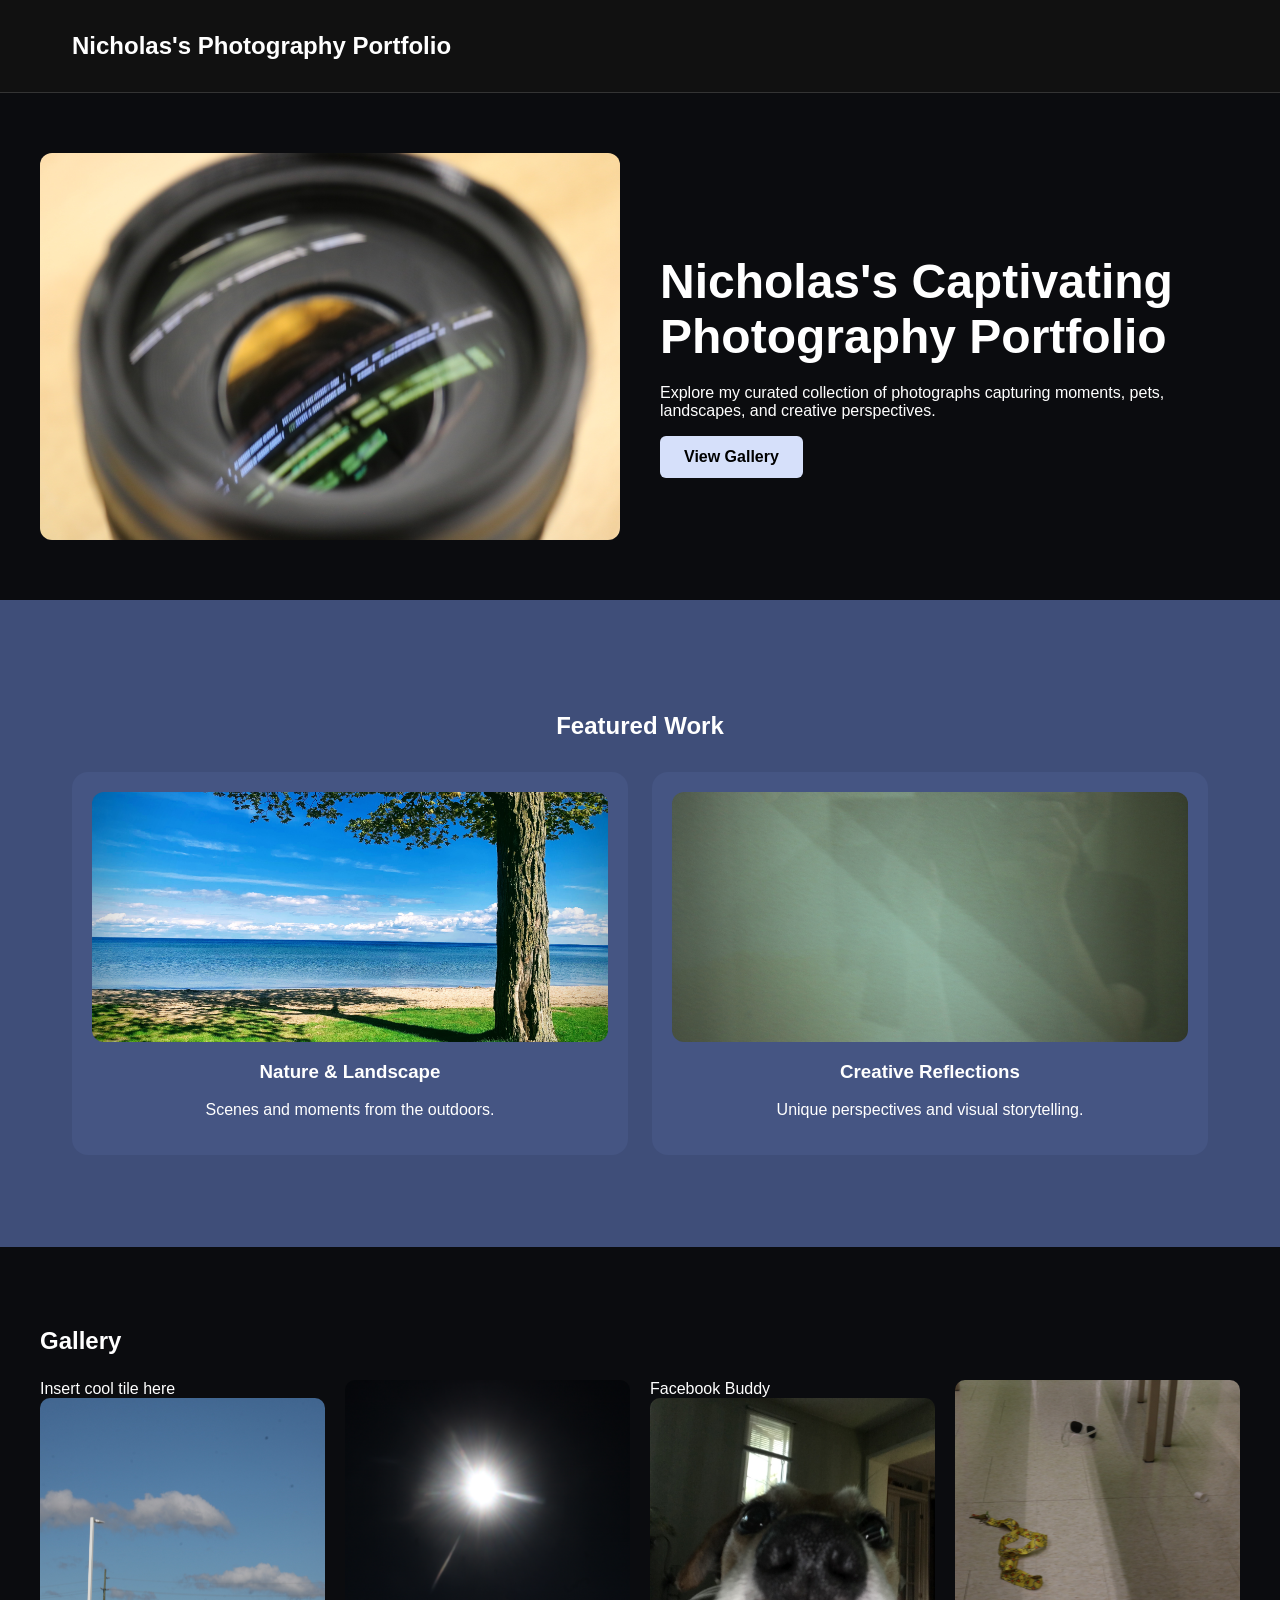
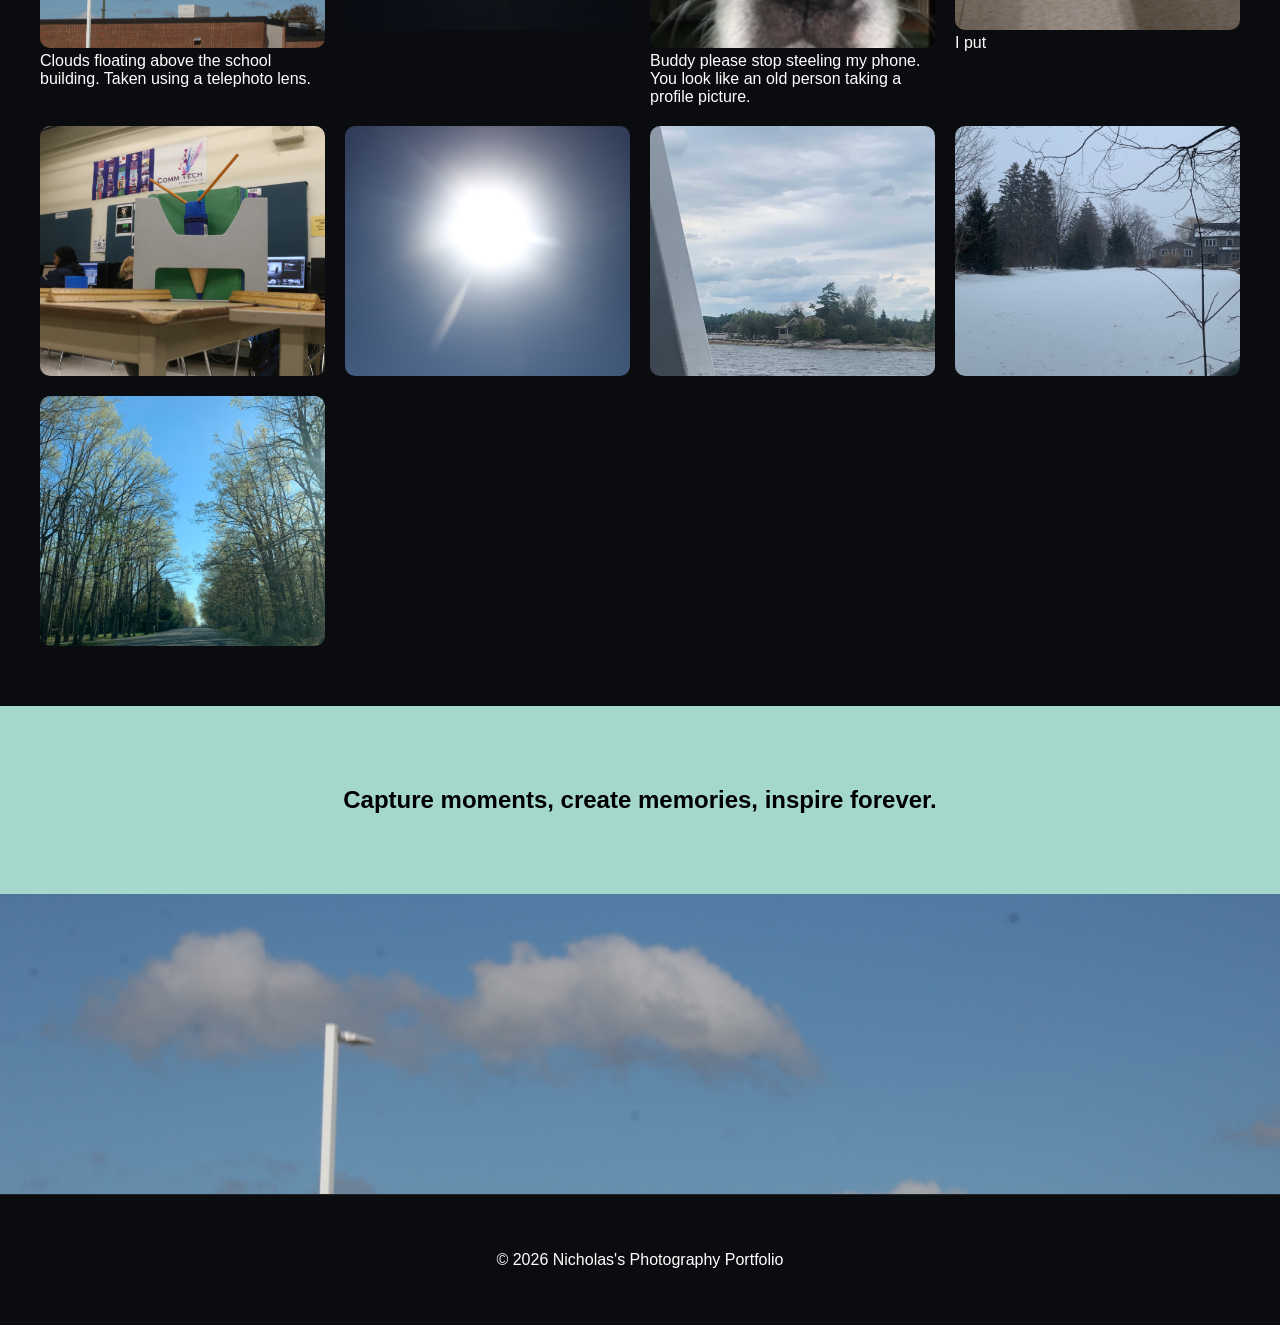
==== index.html @ 2c07a9dd "Update index.html" ====
<!DOCTYPE html>
<html lang="en">
<head>
    <meta charset="UTF-8">
    <meta name="viewport" content="width=device-width, initial-scale=1.0">

    <title>Nicholas's Photography Portfolio</title>

    <link rel="stylesheet" href="assets/site.css">

</head>
<body>

<header>
    <div class="container">
        <nav>
            <div class="logo">Nicholas's Photography Portfolio</div>
        </nav>
    </div>
</header>

<section class="container hero">

    <img src="images/cam_lenes.JPG" alt="Camera Lens">

    <div>
        <h1>Nicholas's Captivating Photography Portfolio</h1>

        <p>
            Explore my curated collection of photographs capturing moments,
            pets, landscapes, and creative perspectives.
        </p>

        <a href="#gallery" class="btn">View Gallery</a>
    </div>

</section>

<section class="featured">

    <div class="container">

        <h2>Featured Work</h2>

        <div class="cards">

            <div class="card">
                 <img src="images/Beach_Landscape_effects.jpg" alt="Nature and Landscape">
                <h3>Nature & Landscape</h3>
                <p>Scenes and moments from the outdoors.</p>
            </div>

               <div class="card">
                <img src="images/reflection.png" alt="Creative Reflection">
                <h3>Creative Reflections</h3>
                <p>Unique perspectives and visual storytelling.</p>
            </div>

        </div>

    </div>

</section>

<section id="gallery" class="container gallery">

    <h2>Gallery</h2>

    <div class="gallery-grid">
        <div class="Titel">
            Insert cool tile here
        
            <div class="photo-card">
                <img src="images/building_clouds.JPG" alt="Clouds">

                    <div class="caption">
                        Clouds floating above the school building. Taken using a telephoto lens.
                    </div>
                </div>
        </div>
        <img src="images/dark_sun.JPG" alt="Dark Sun">
        <div class=" title">
            Facebook Buddy
            <div class="photo-card">
                <img src="images/facebook_buddy.jpg" alt="Facebook Buddy">
                    <div class="caption">
                        Buddy please stop steeling my phone. You look like an old person taking a profile picture.
                    </div>
            </div>
        </div>
        <div class="photo-grid">
            <img src="images/objects_on_floor.JPG" alt="Objects on Floor">

                <div class="caption">
                    I put
                </div>
        </div>
        <img src="images/school_supplies.JPG" alt="School Supplies">

        <img src="images/sun.JPG" alt="Sun">
			
		<img src="images/IMG_3503.jpg" alt="IMG_0153">

		<img src="images/sowny_tree.JPG" alt="sowny_tree">
		
		<img src="images/roda_tree.JPG" alt="roda tree"

    </div>

</section>

<section class="quote">
    <h2>Capture moments, create memories, inspire forever.</h2>
</section>

<section class="banner"></section>

<footer>
    <p>© 2026 Nicholas's Photography Portfolio</p>
</footer>

</body>
</html>
---- assets/site.css ----
:root {
    --dark: #0b0c0f;
    --card: #3f4e79;
    --card-hover: #455583;
    --light: #d6e0fa;
    --mint: #a5d8cc;
    --white: #ffffff;
}

* {
    box-sizing: border-box;
}

body {
    margin: 0;
    background: var(--dark);
    color: var(--white);
    font-family: "Libre Franklin", Arial, sans-serif;
}

.container {
    max-width: 1200px;
    margin: 0 auto;
    padding: 32px;
}

/* Header */

header {
    background: #111;
    border-bottom: 1px solid rgba(255,255,255,.15);
}

nav {
    display: flex;
    justify-content: space-between;
    align-items: center;
}

.logo {
    font-size: 1.5rem;
    font-weight: bold;
}

/* Hero */

.hero {
    display: grid;
    grid-template-columns: 1fr 1fr;
    gap: 40px;
    align-items: center;
    padding: 60px 0;
}

.hero img {
    width: 100%;
    border-radius: 12px;
}

.hero h1 {
    font-size: 3rem;
    margin-bottom: 20px;
}

/* Button */

.btn {
    display: inline-block;
    padding: 12px 24px;
    background: var(--light);
    color: #000;
    text-decoration: none;
    border-radius: 6px;
    font-weight: bold;
}

/* Featured Work */

.featured {
    background: var(--card);
    text-align: center;
    padding: 60px 0;
}

.cards {
    display: grid;
    grid-template-columns: repeat(auto-fit, minmax(300px, 1fr));
    gap: 24px;
    margin-top: 32px;
}

.card {
    background: var(--card-hover);
    padding: 20px;
    border-radius: 16px;
}

.card img {
    width: 100%;
    height: 250px;
    object-fit: cover;
    border-radius: 12px;
}

.card h3 {
    margin-top: 15px;
}

/* Gallery */

.gallery {
    padding: 60px 0;
}

.gallery h2 {
    margin-bottom: 25px;
}

.gallery-grid {
    display: grid;
    grid-template-columns: repeat(auto-fit, minmax(250px, 1fr));
    overflow: visible;
    gap: 20px;
}

.gallery-grid img {
    width: 100%;
    height: 250px;
    object-fit: cover;
    border-radius: 10px;
    transition: all 0.6s ease;
    position: relative;
}

.gallery-grid img:hover {
    height: auto;
    object-fit: contain;
    transform: scale(1.4);
    position: relative;
    z-index: 999;
    box-shadow: 0 15px 40px rgba(0,0,0,.7);
}

/* Quote */

.quote {
    background: var(--mint);
    color: #000;
    text-align: center;
    padding: 60px 30px;
}

/* Banner */

.banner {
    height: 300px;
    background: url("../images/building_clouds.JPG") center center / cover no-repeat;
}

/* Footer */

footer {
    text-align: center;
    padding: 40px;
    border-top: 1px solid rgba(255,255,255,.1);
}

/* Mobile */

@media (max-width: 768px) {

    .hero {
        grid-template-columns: 1fr;
    }

    .hero h1 {
        font-size: 2.2rem;
    }

    .gallery-grid {
        grid-template-columns: 1fr;
    }
}
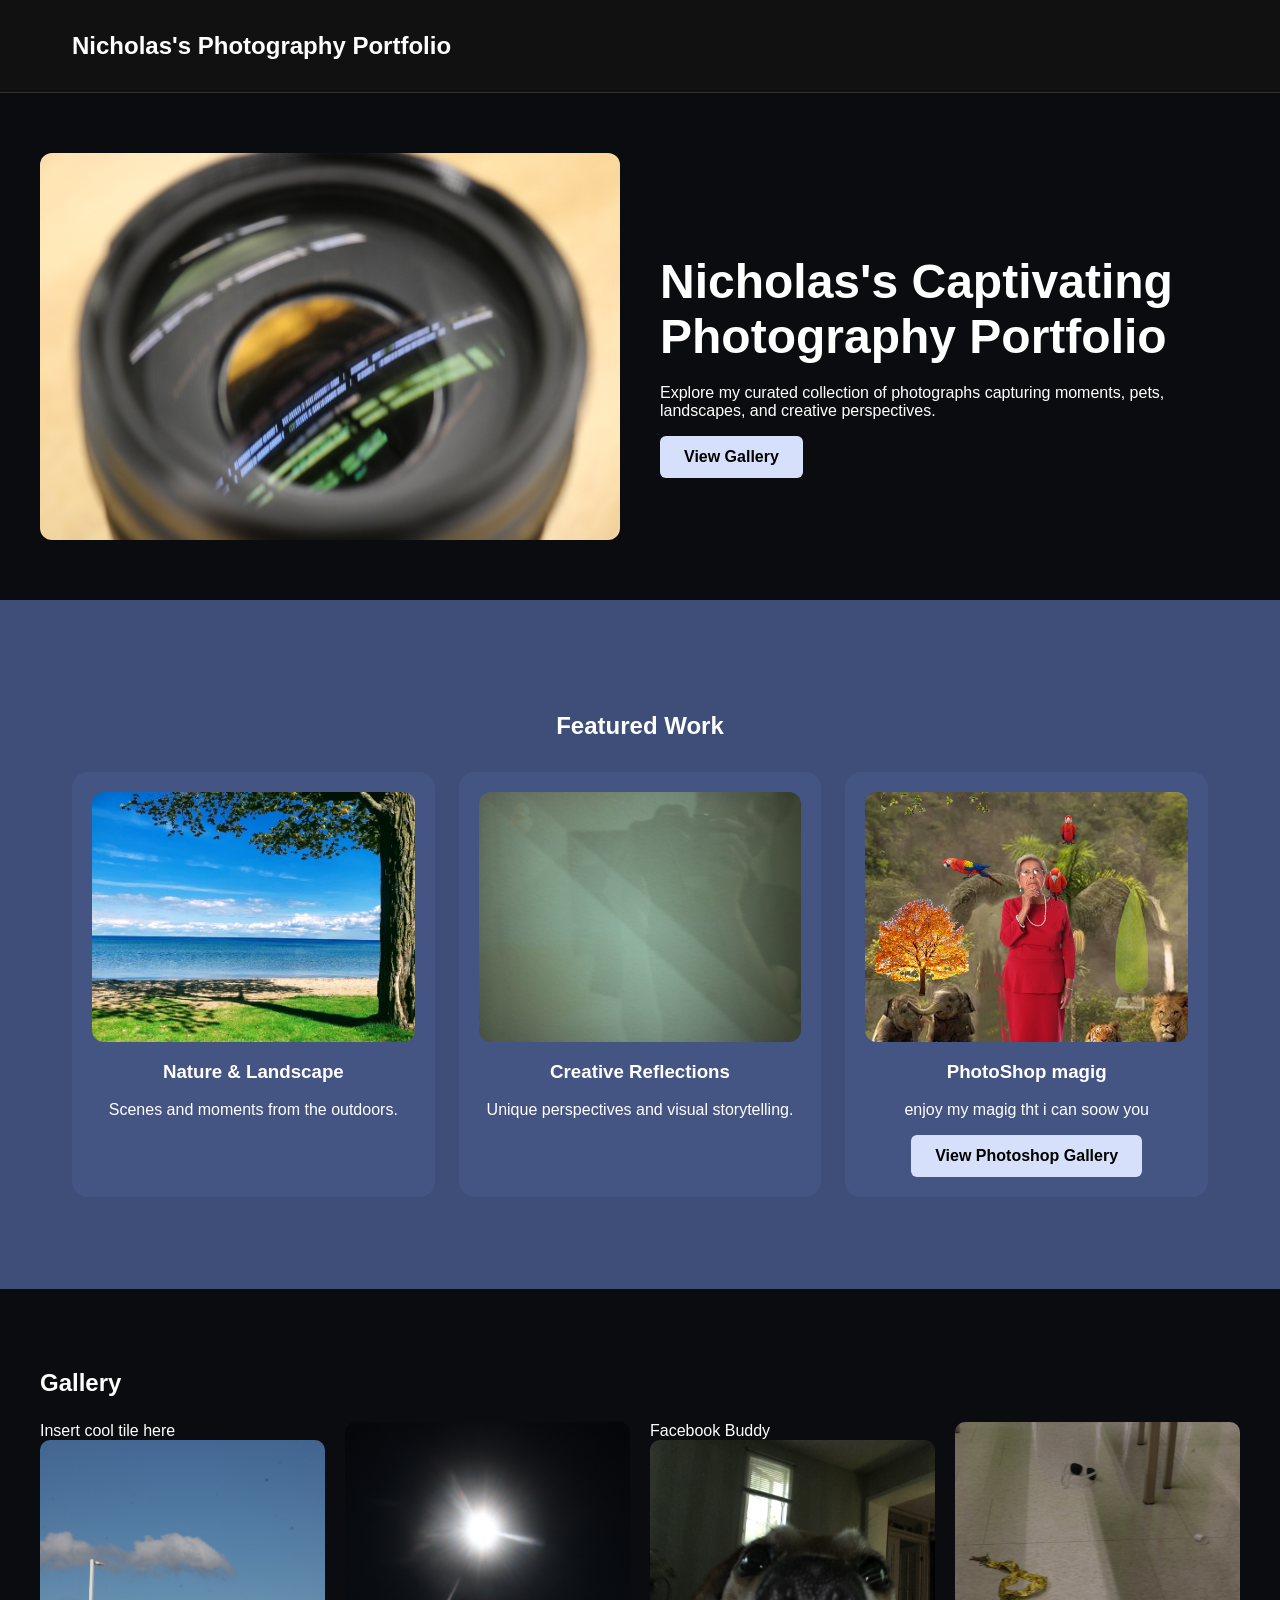
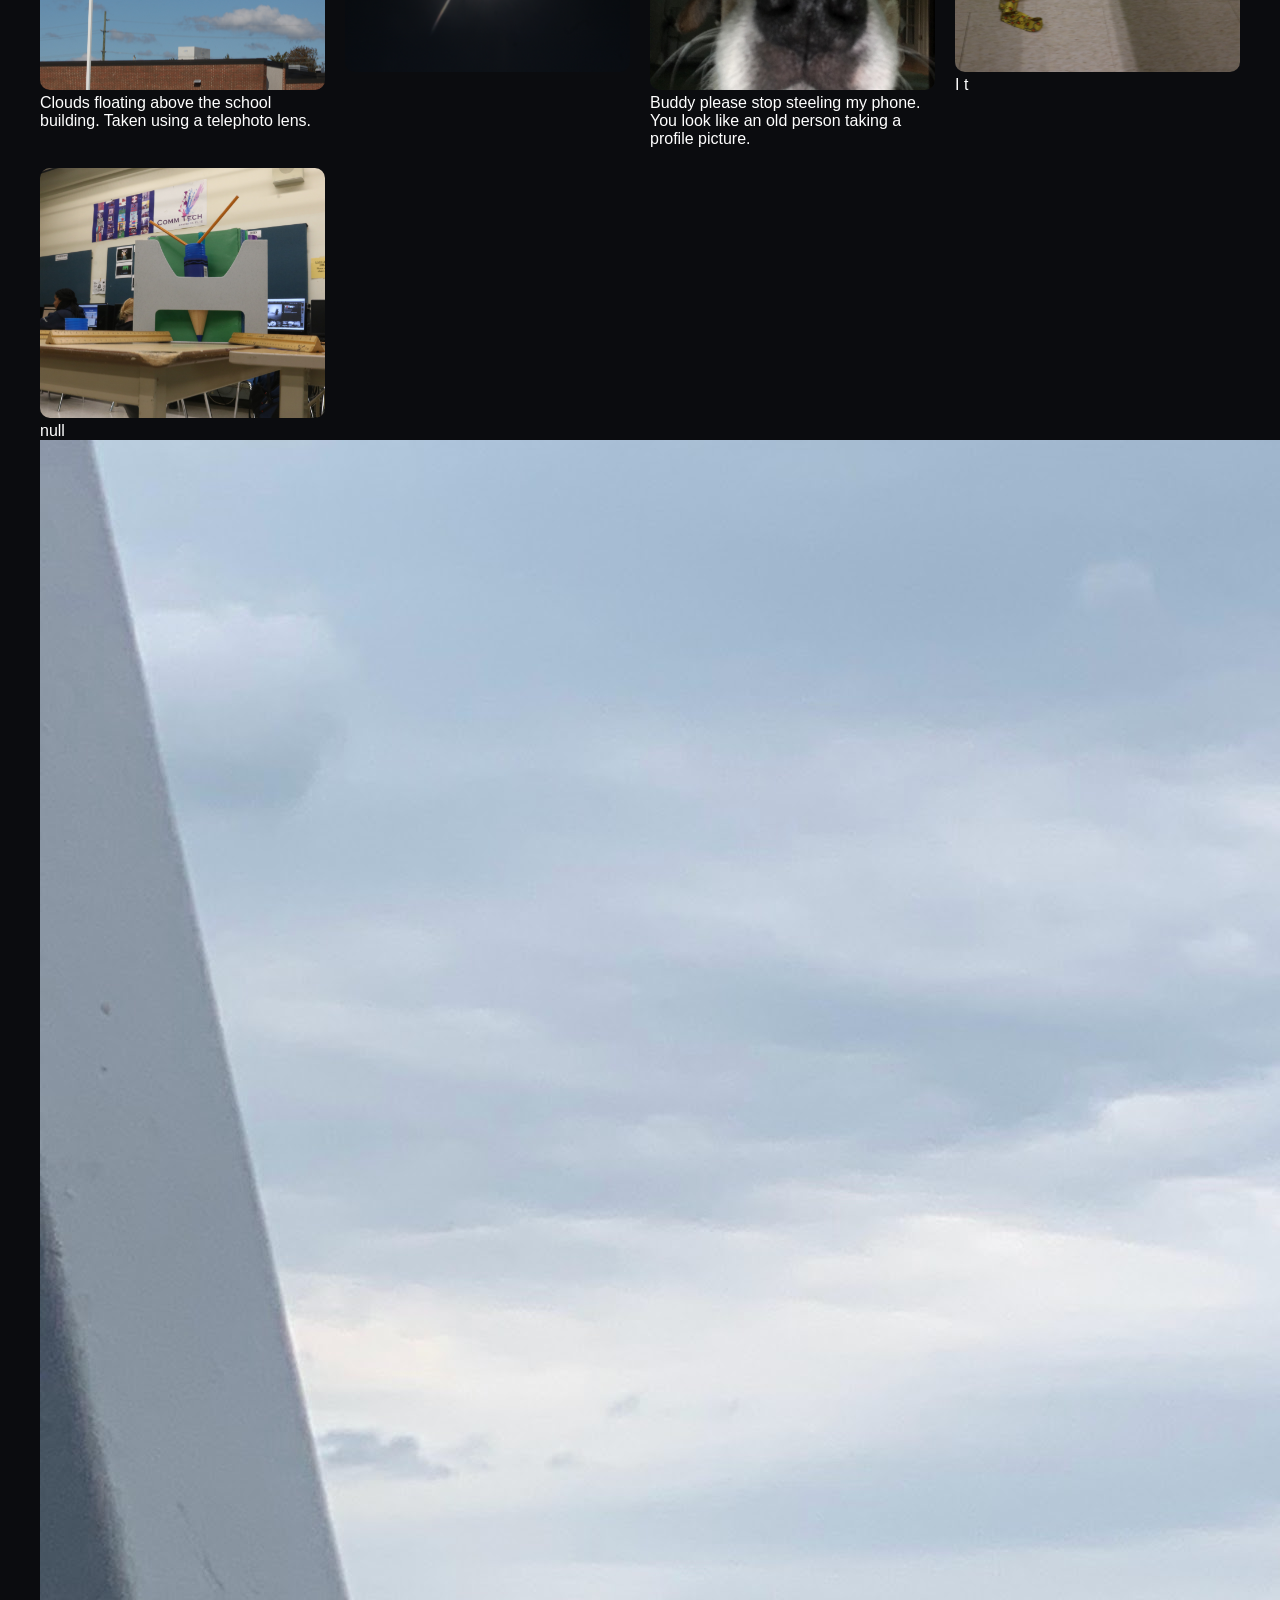
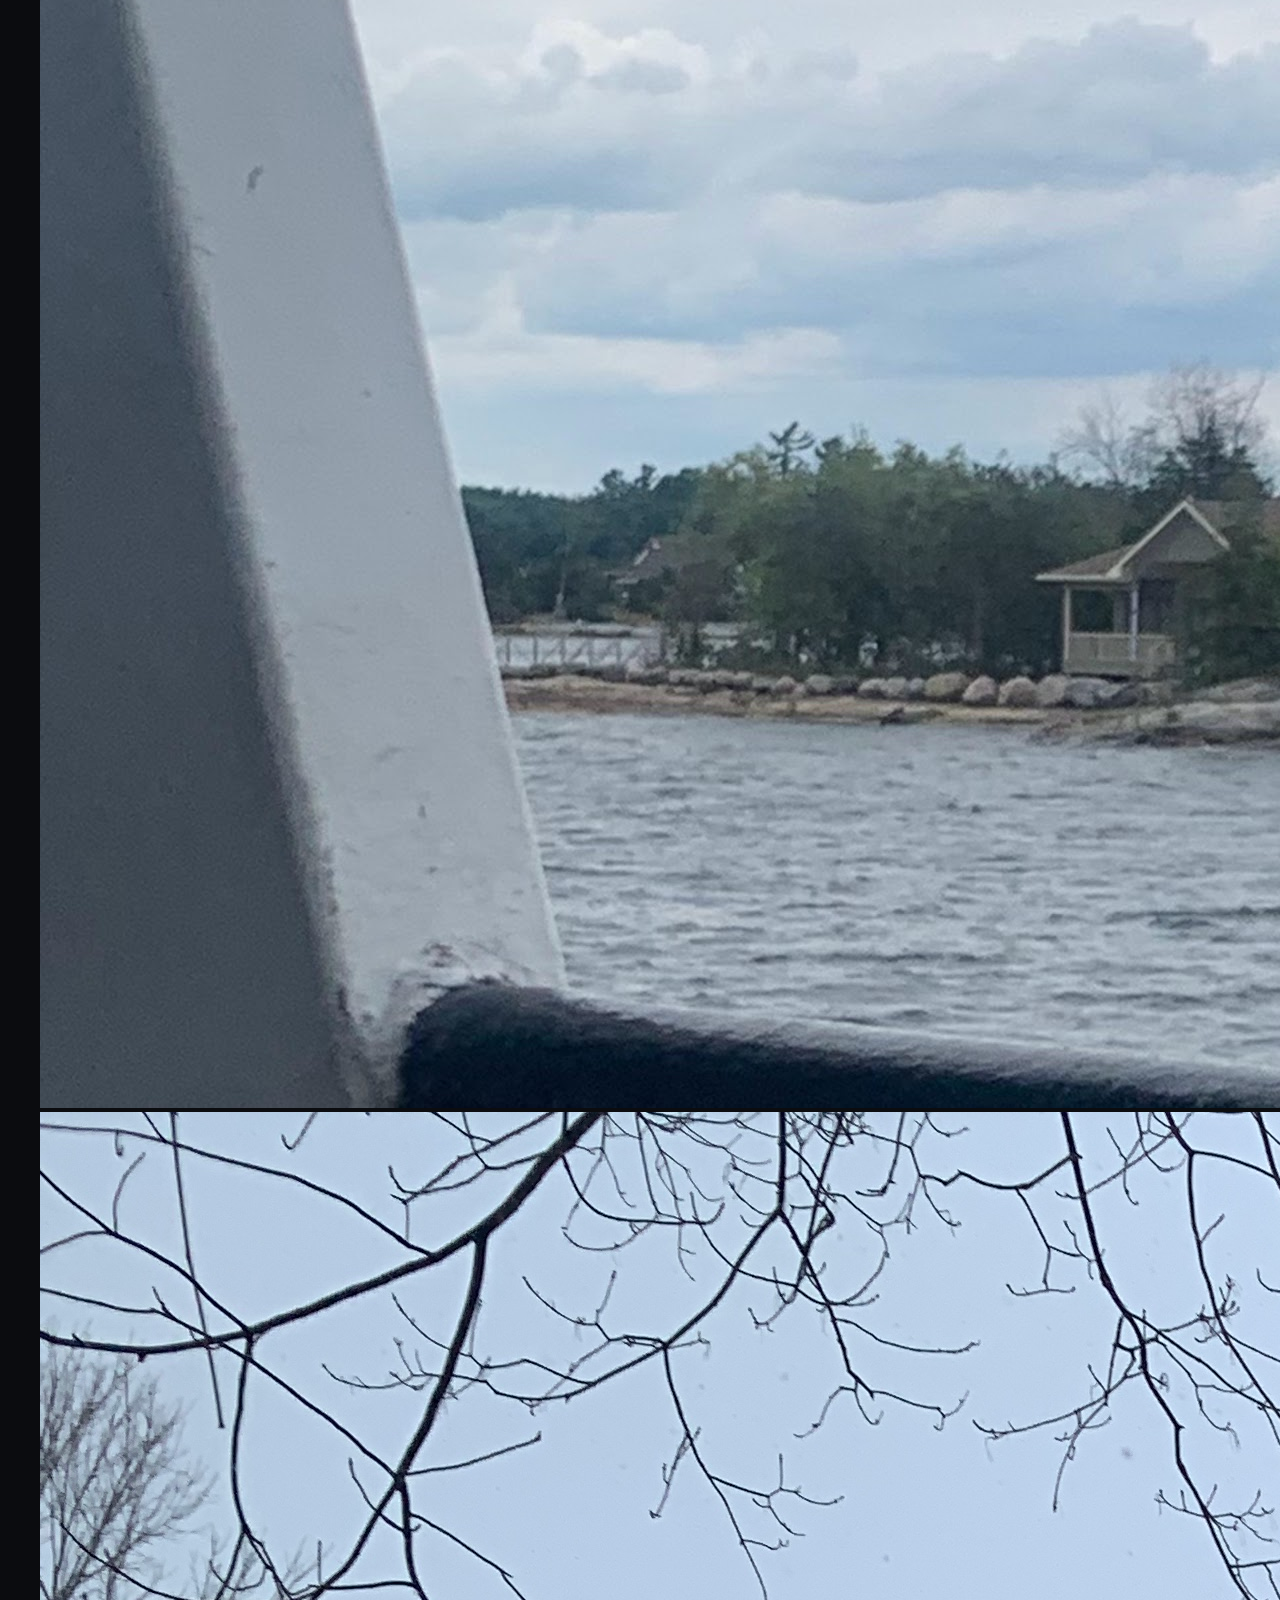
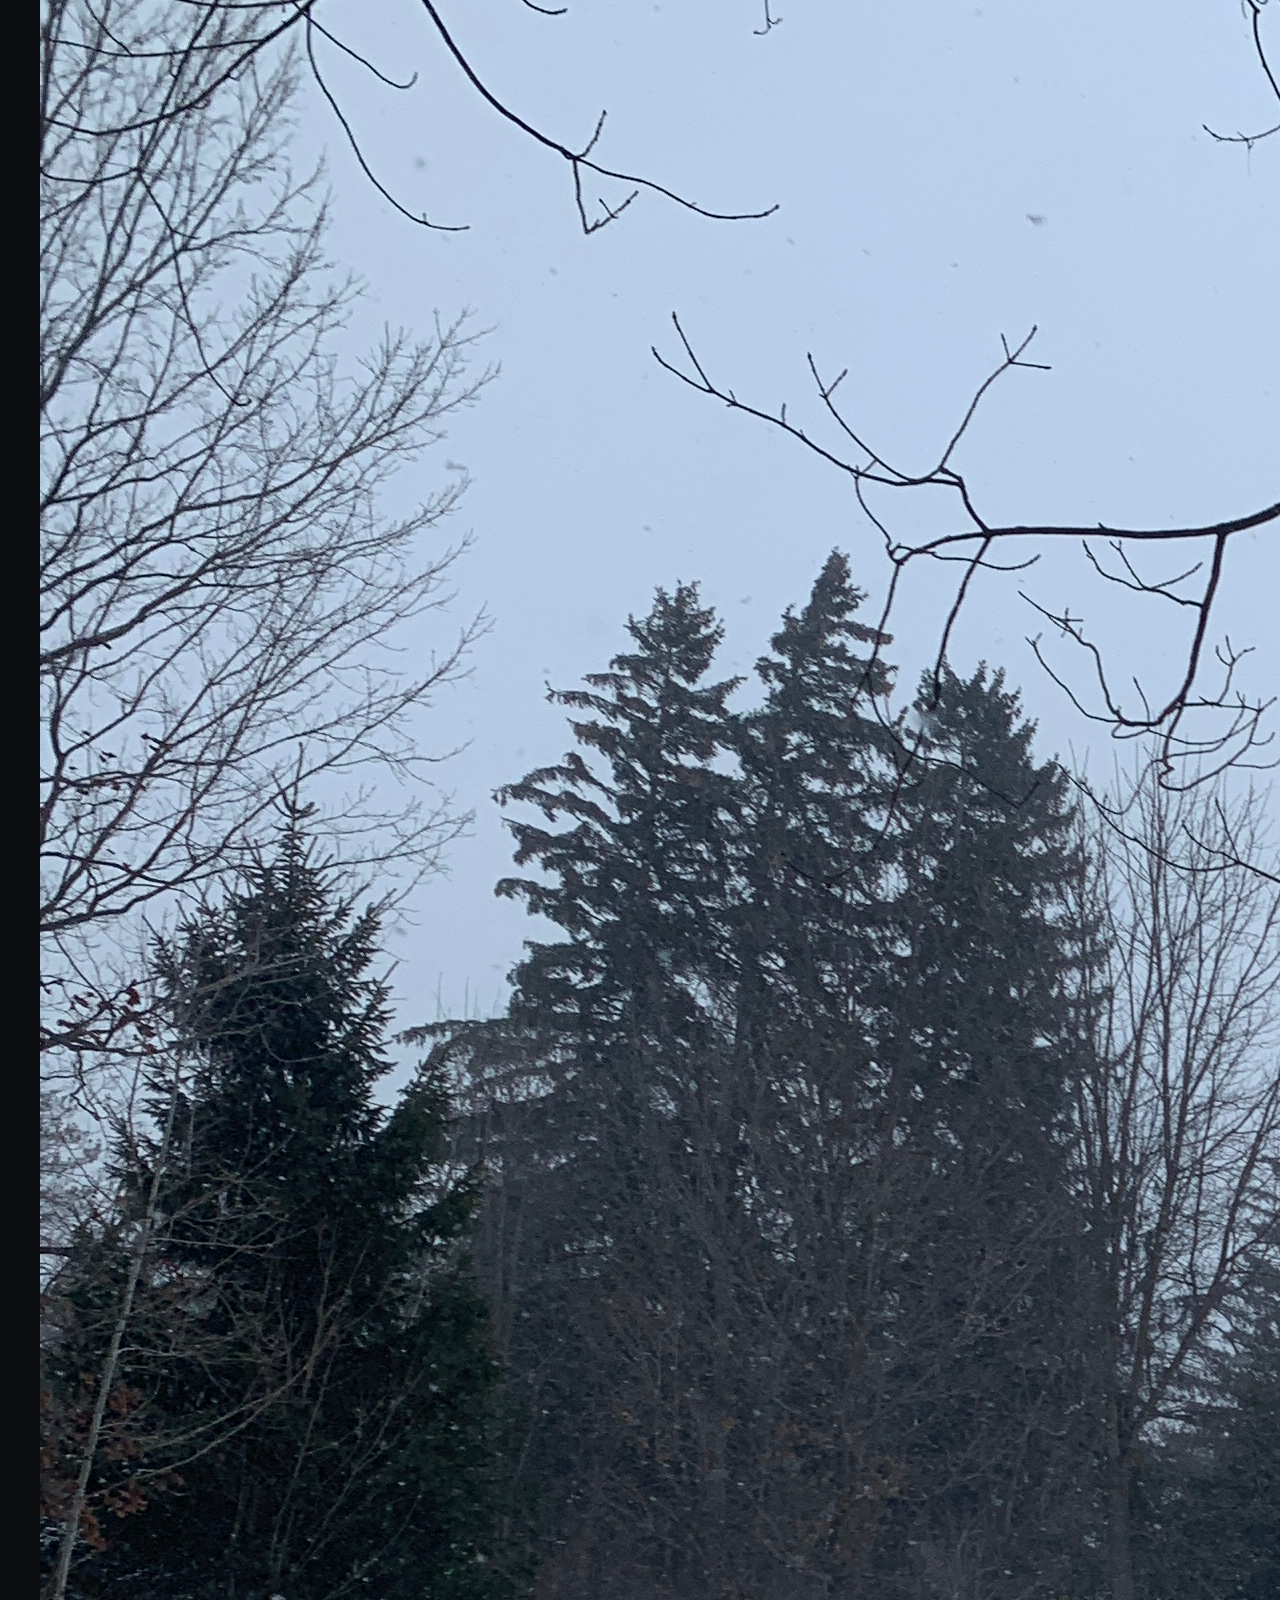
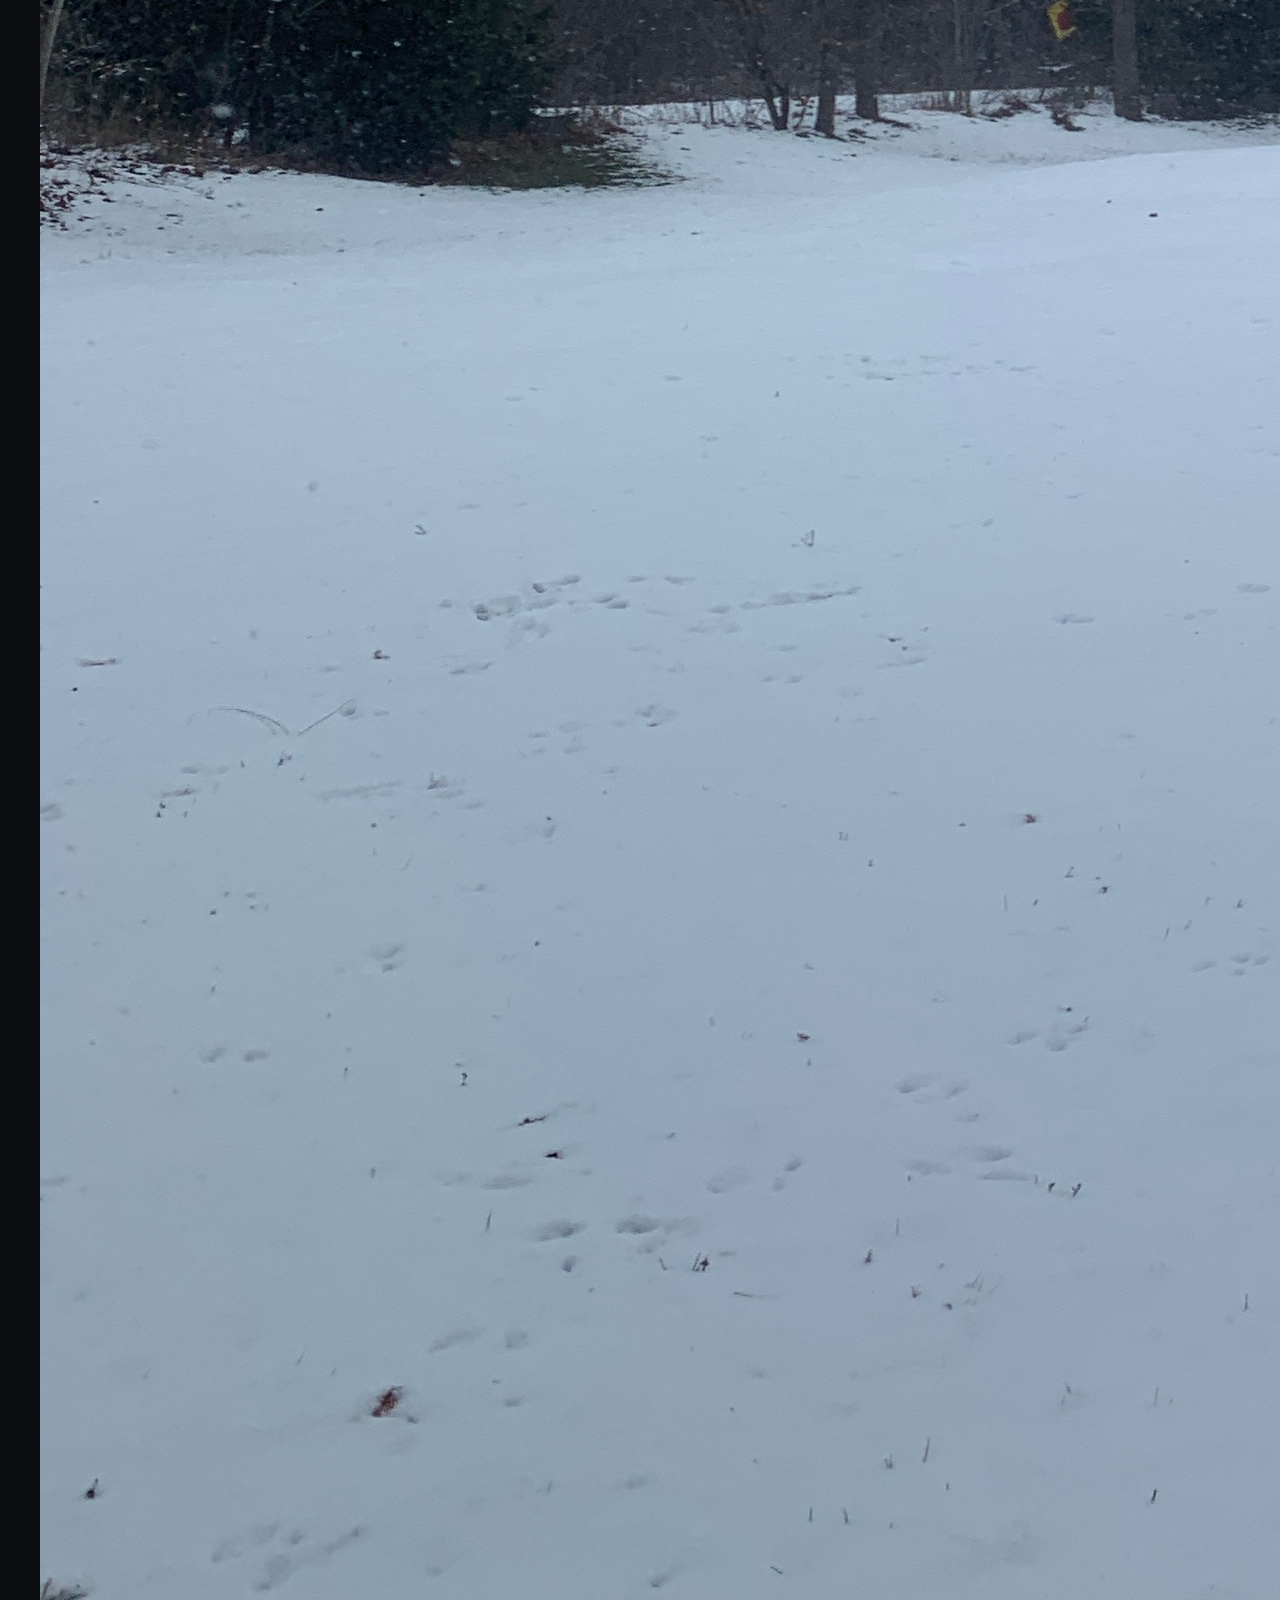
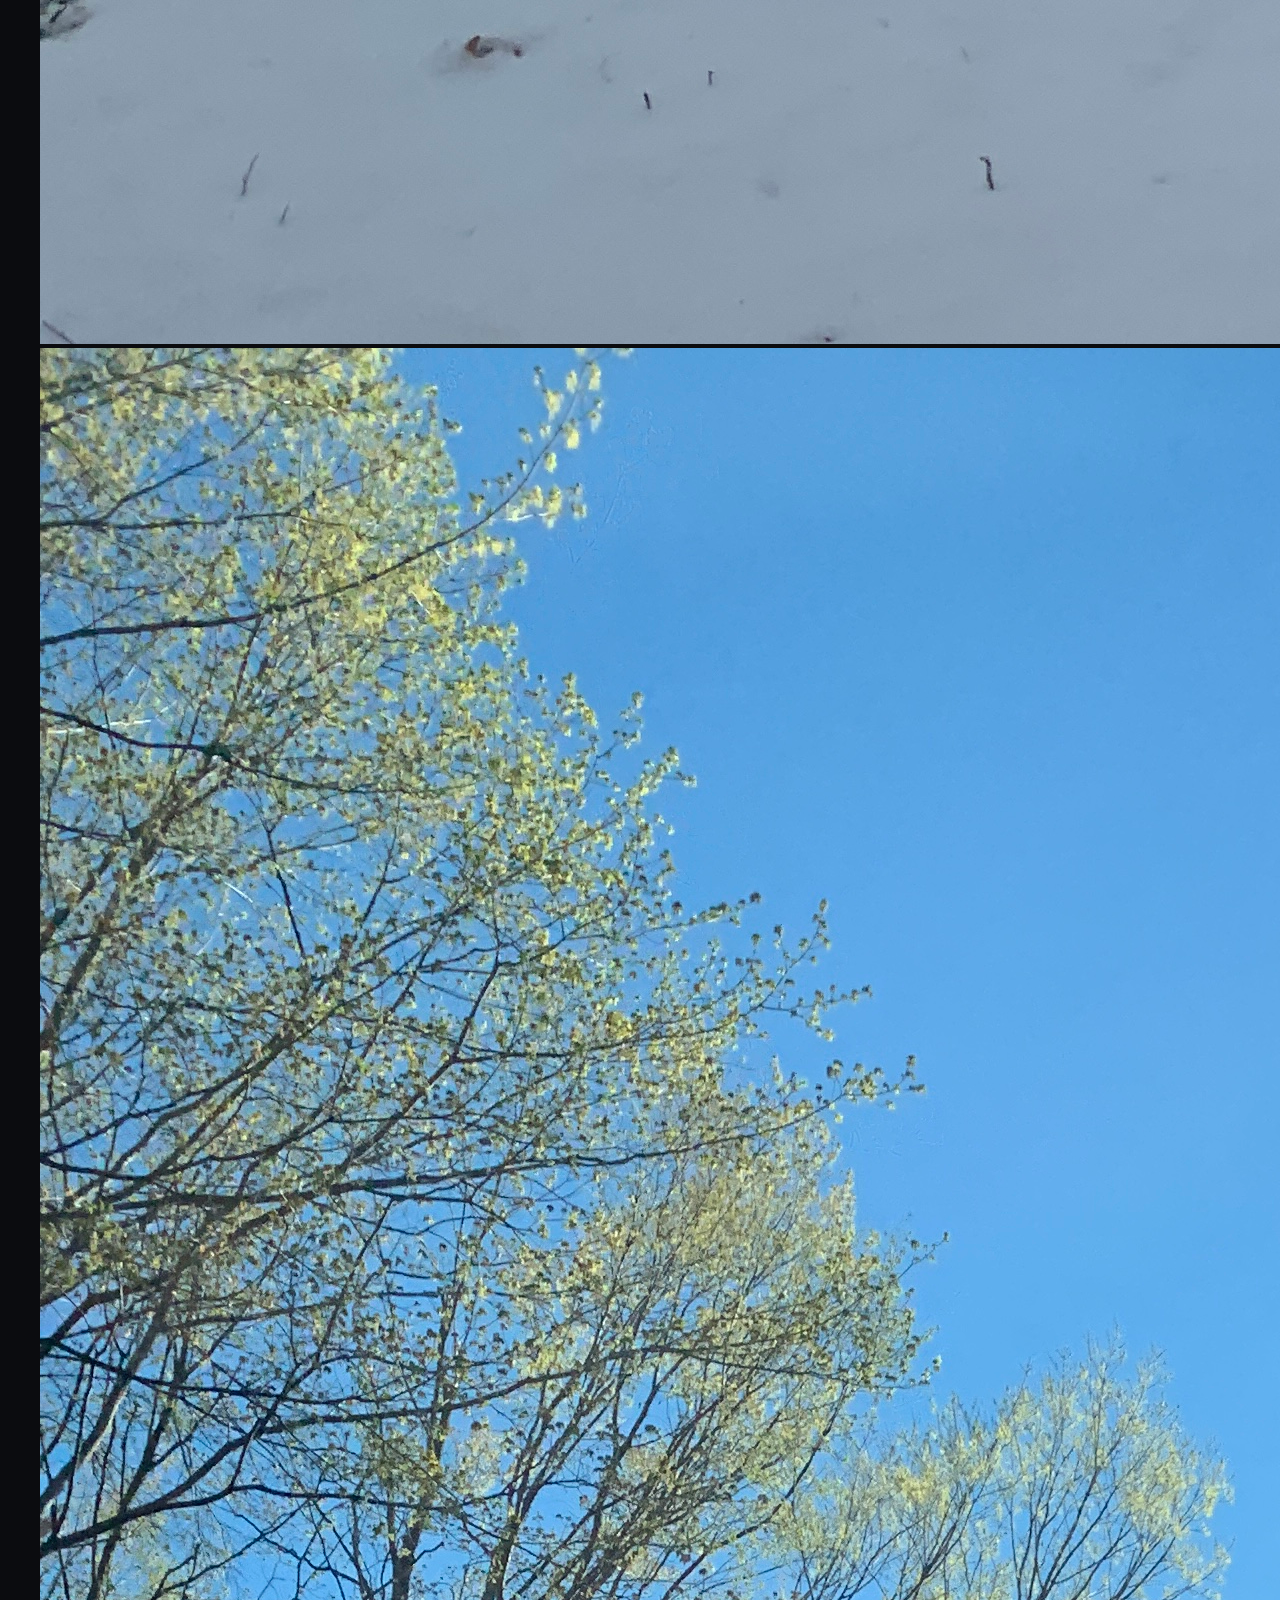
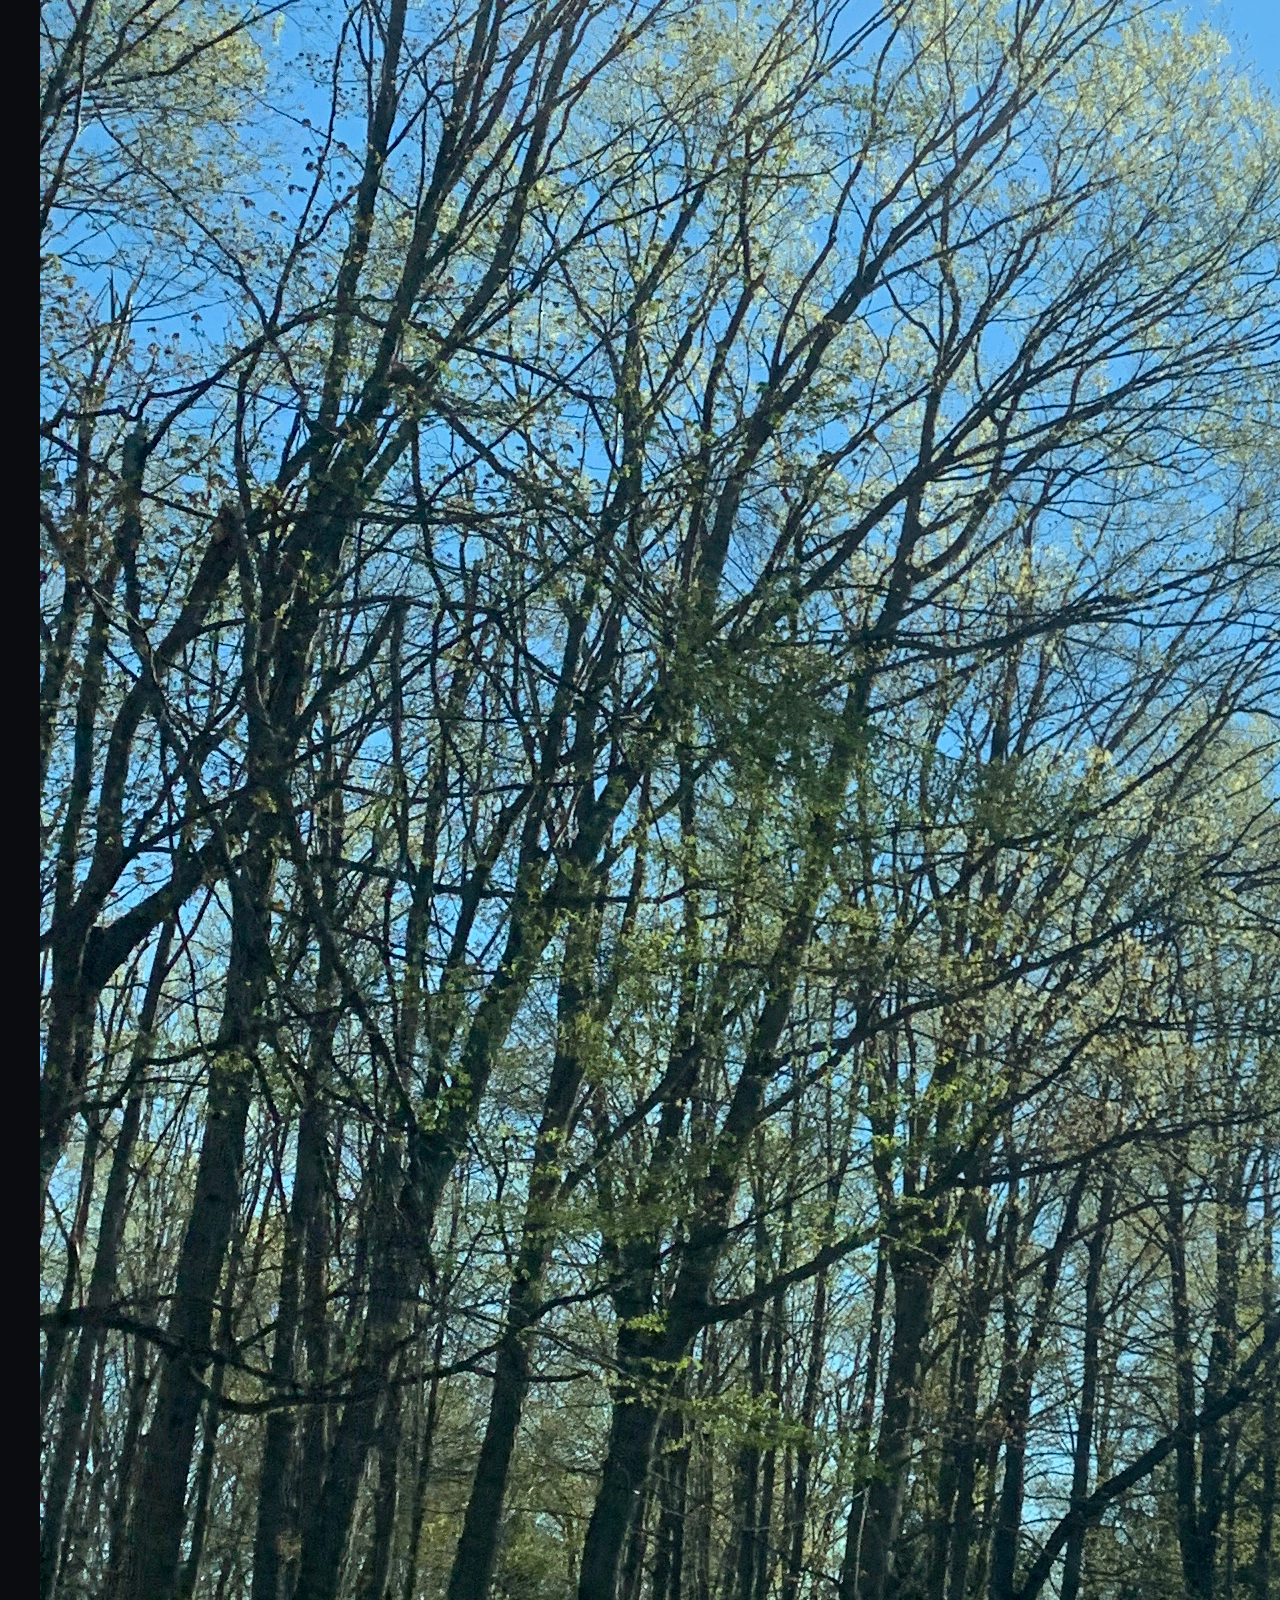
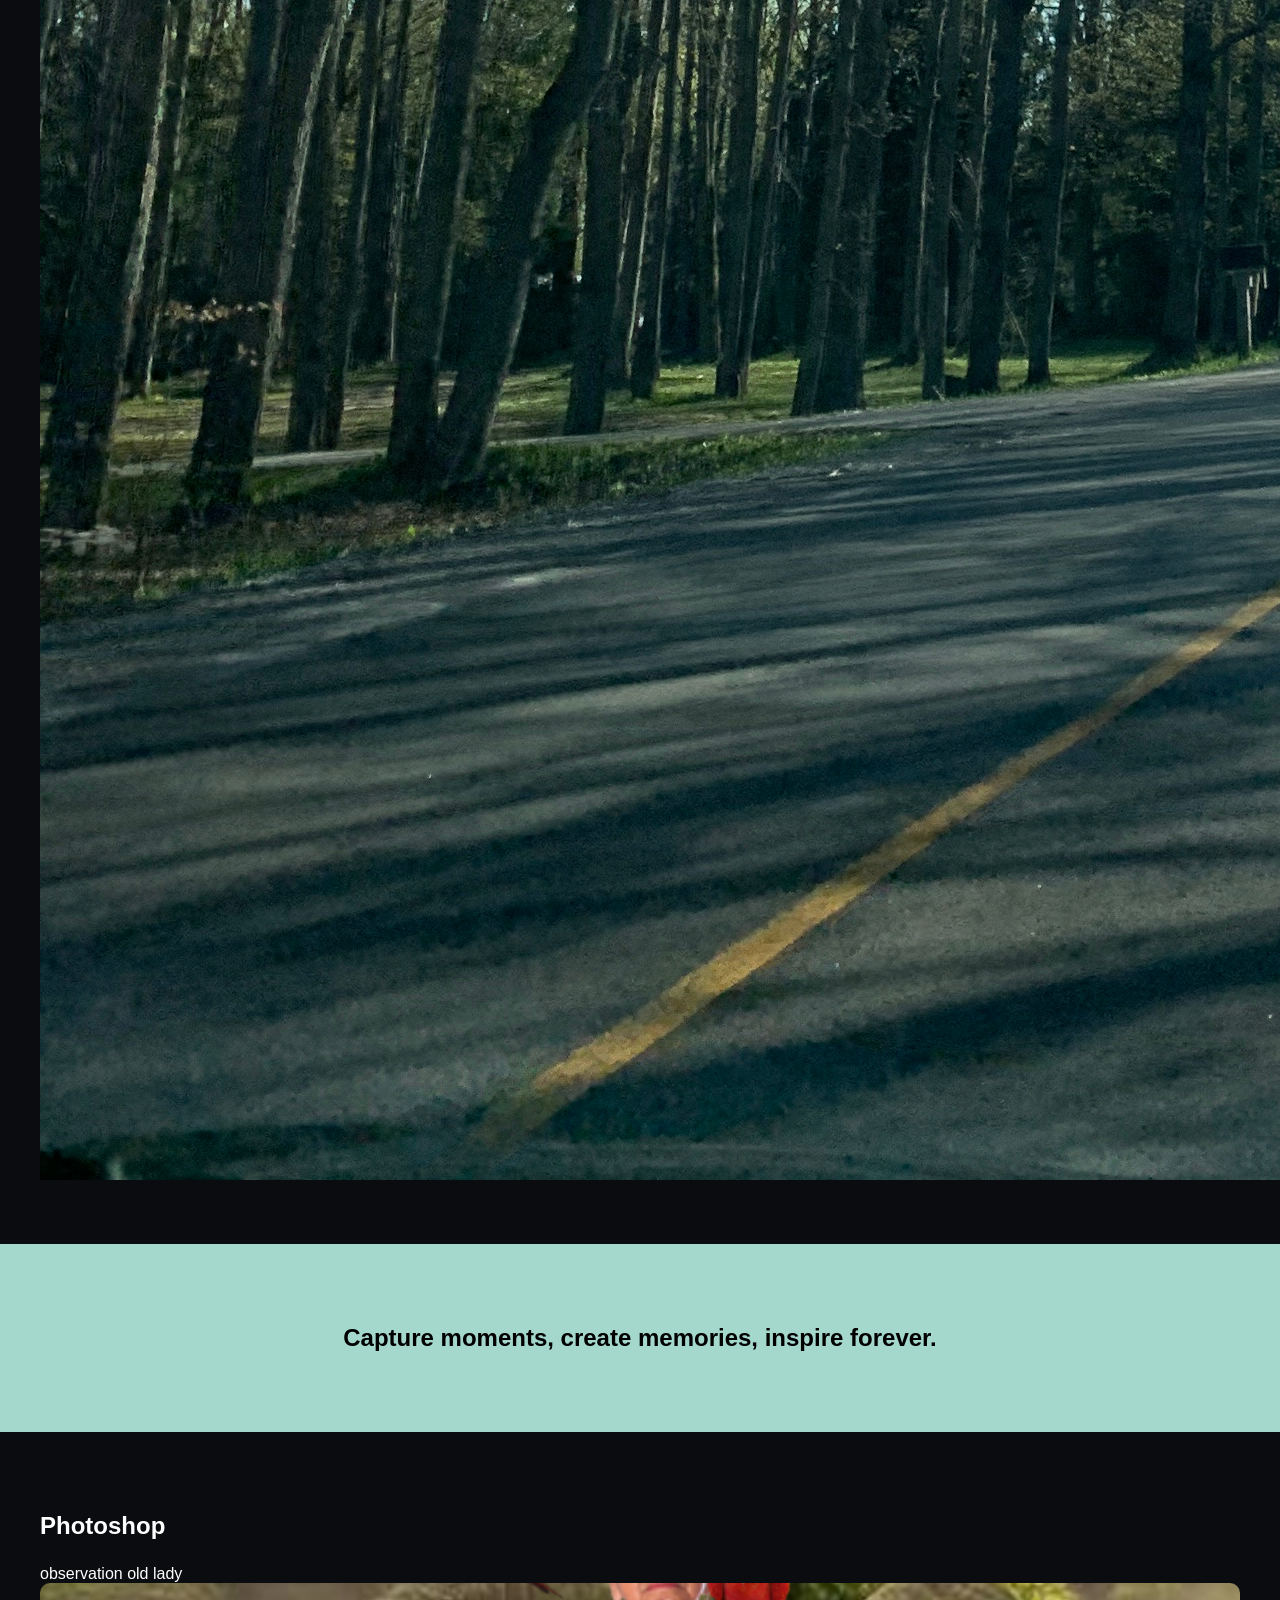
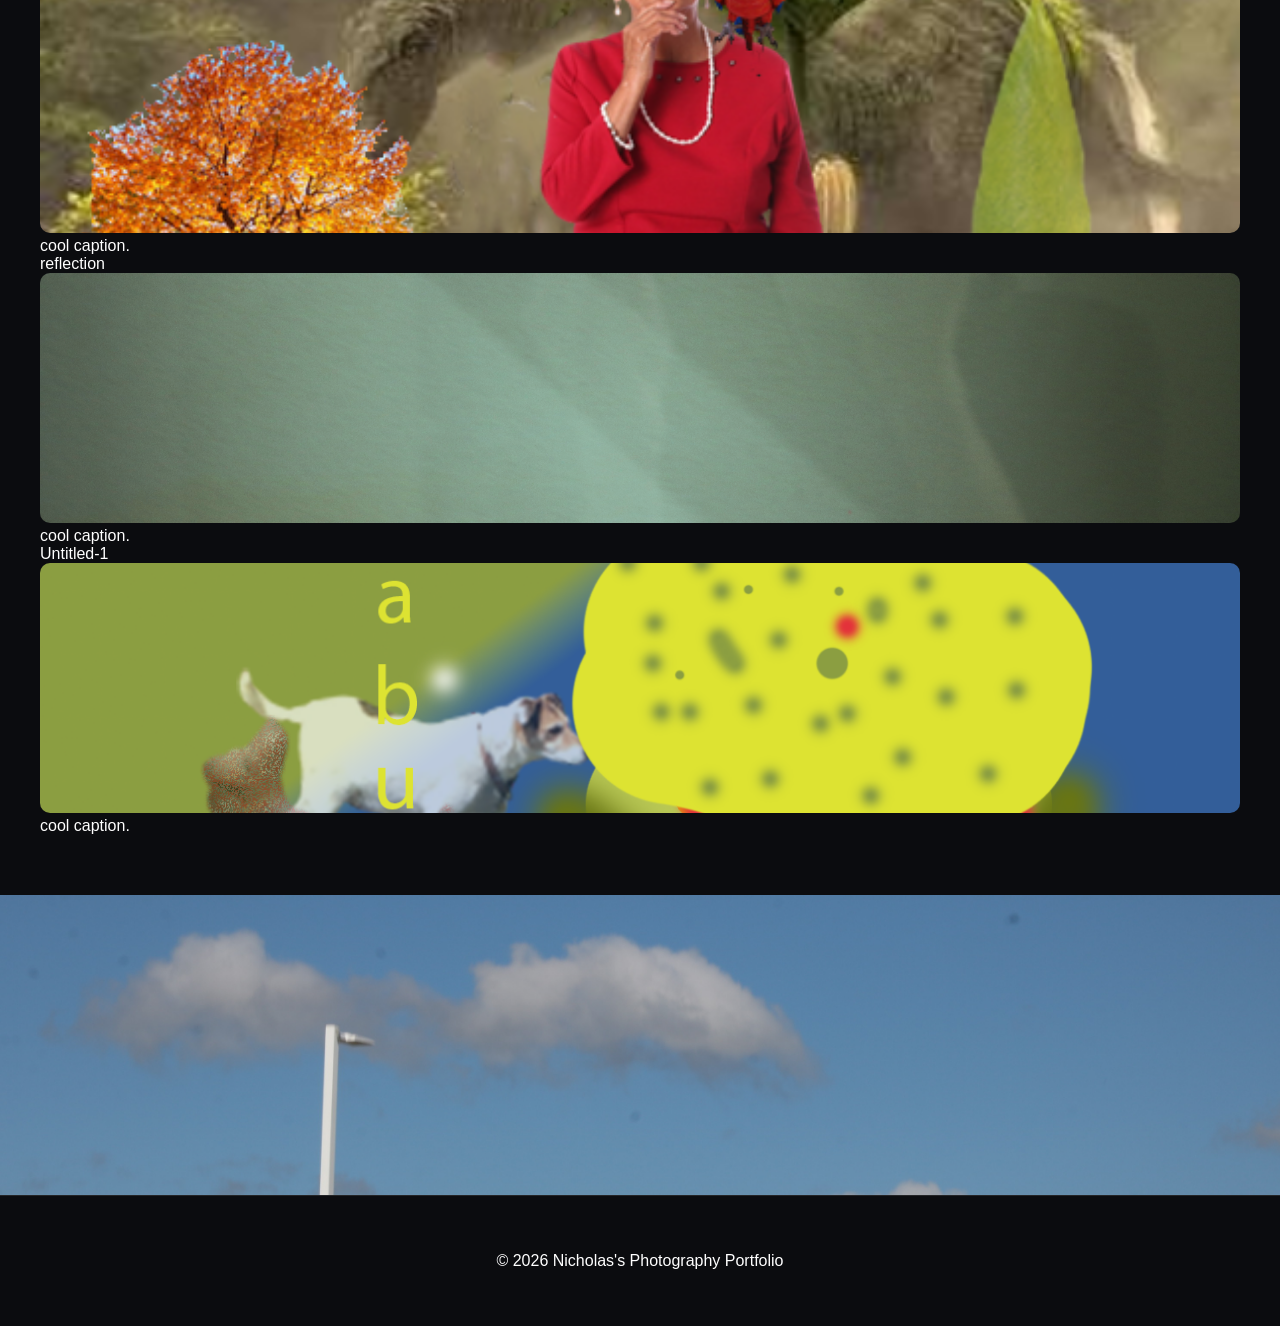
==== commit eefbd215: "add it errors :(" ====
--- a/index.html
+++ b/index.html
@@ -55,6 +55,12 @@
                 <h3>Creative Reflections</h3>
                 <p>Unique perspectives and visual storytelling.</p>
             </div>
+            <div class="card">
+                <img src="images/observation old lady.png">
+                <h3>PhotoShop magig</h3>
+                <p>enjoy my magig tht i can soow you</p>
+                <a href="#Photoshop" class="btn">View Photoshop Gallery</a>
+            </div>
 
         </div>
 
@@ -92,18 +98,32 @@
             <img src="images/objects_on_floor.JPG" alt="Objects on Floor">
 
                 <div class="caption">
-                    I put
+                    I t
                 </div>
         </div>
-        <img src="images/school_supplies.JPG" alt="School Supplies">
-
-        <img src="images/sun.JPG" alt="Sun">
+        <div class="photo-grid">
+            <img src="images/school_supplies.JPG" alt="School Supplies">
+                <div class="caption">
+                    null
+                </div>
+            </div>
+        </div>
+        <!-- <div class="title">
+            sun
+            <div class="photo-grid">
+                <img src="images/sun.JPG" alt="Sun">
+                    <div class="caption">
+                        ughu
+                    </div>    -->
+                    
+            <!-- </div>
+        </div> -->
 			
 		<img src="images/IMG_3503.jpg" alt="IMG_0153">
 
 		<img src="images/sowny_tree.JPG" alt="sowny_tree">
 		
-		<img src="images/roda_tree.JPG" alt="roda tree"
+		<img src="images/roda_tree.JPG" alt="roda tree">
 
     </div>
 
@@ -111,6 +131,40 @@
 
 <section class="quote">
     <h2>Capture moments, create memories, inspire forever.</h2>
+</section>
+<section id="Photoshop" class="container gallery">
+
+    <h2>Photoshop</h2>
+
+    <div class="gallery-grid">
+        <div class=" title">
+            observation old lady
+            <div class="photo-card">
+                <img src="images/observation old lady.png" alt="observation old lady">
+                    <div class="caption">
+                        cool caption.
+                    </div>
+            </div>
+        
+            <div class=" title">
+            reflection
+            <div class="photo-card">
+                <img src="images/reflection.png" alt="observation old lady">
+                    <div class="caption">
+                        cool caption.
+                    </div>
+            </div>
+            <div class=" title">
+            Untitled-1
+            <div class="photo-card">
+                <img src="images/Untitled-1.png" alt="obsy">
+                    <div class="caption">
+                        cool caption.
+                    </div>
+            </div>
+        </div>
+    </div>
+
 </section>
 
 <section class="banner"></section>
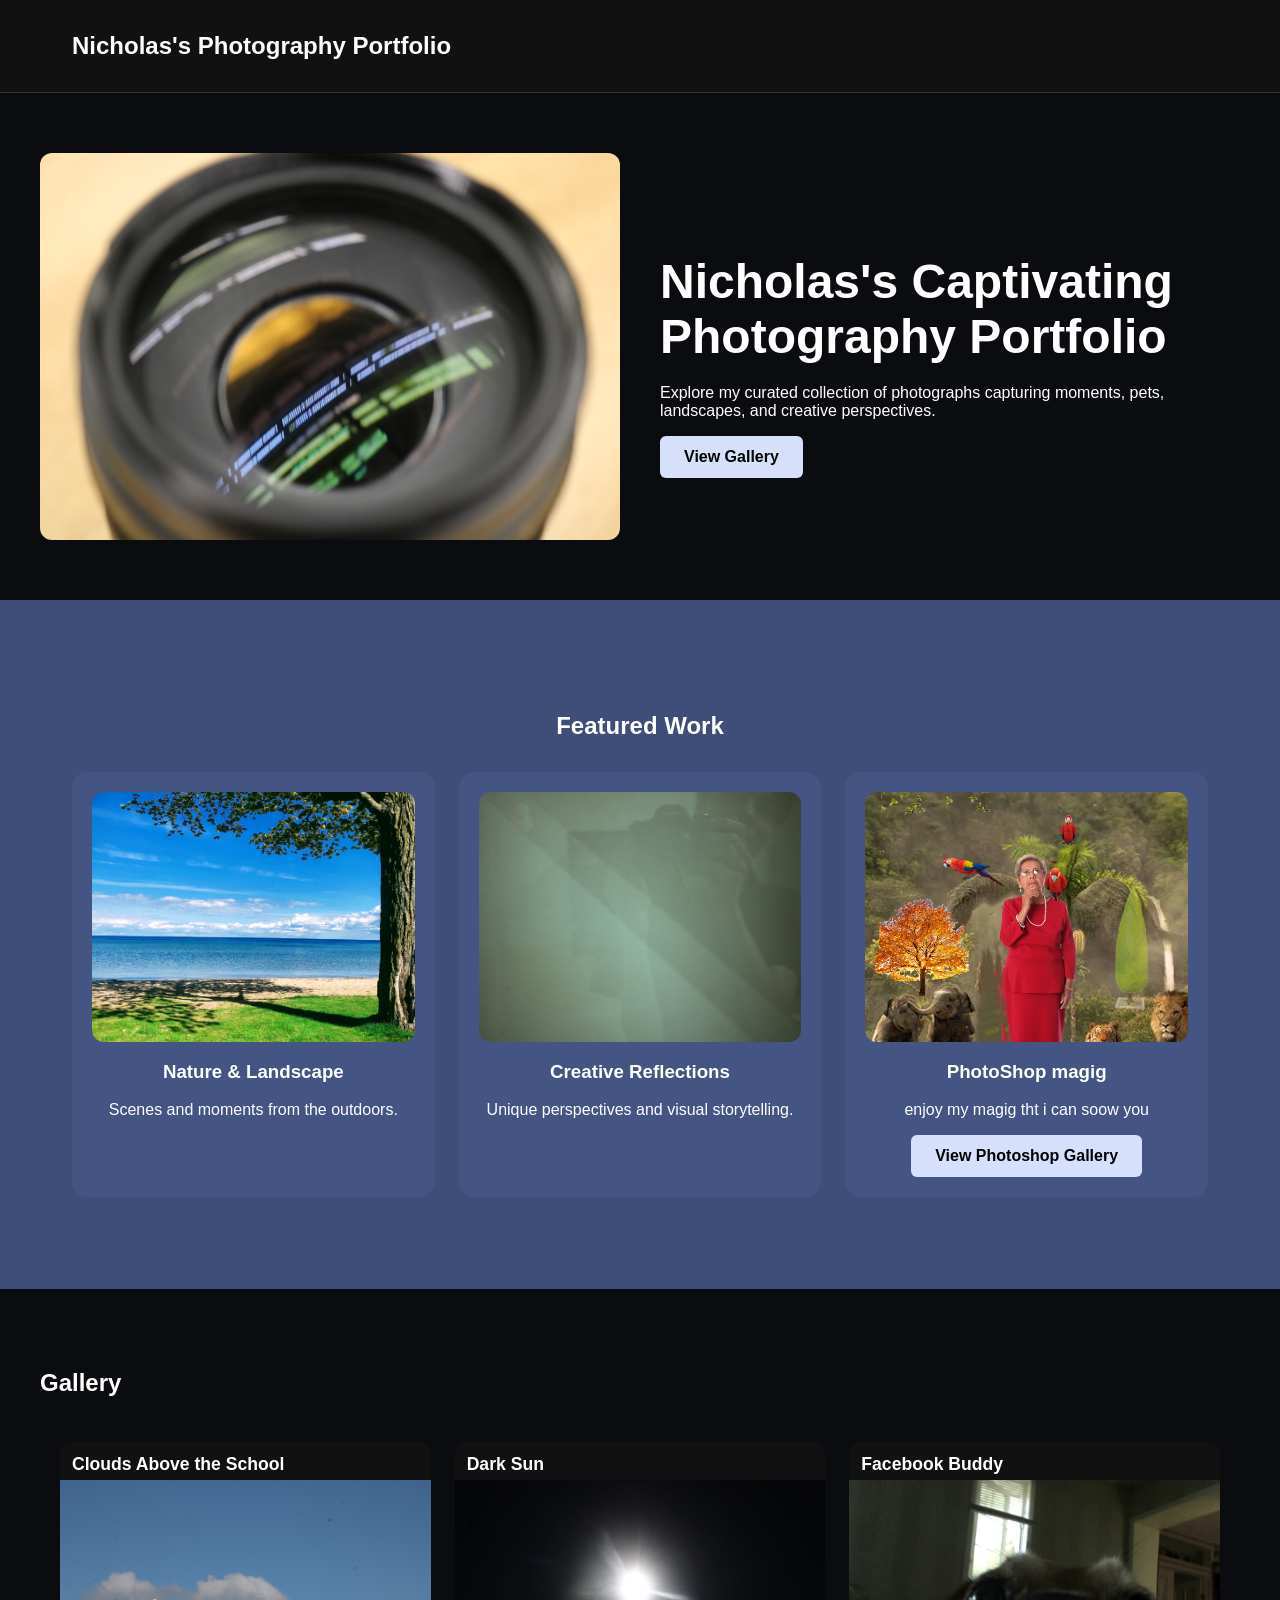
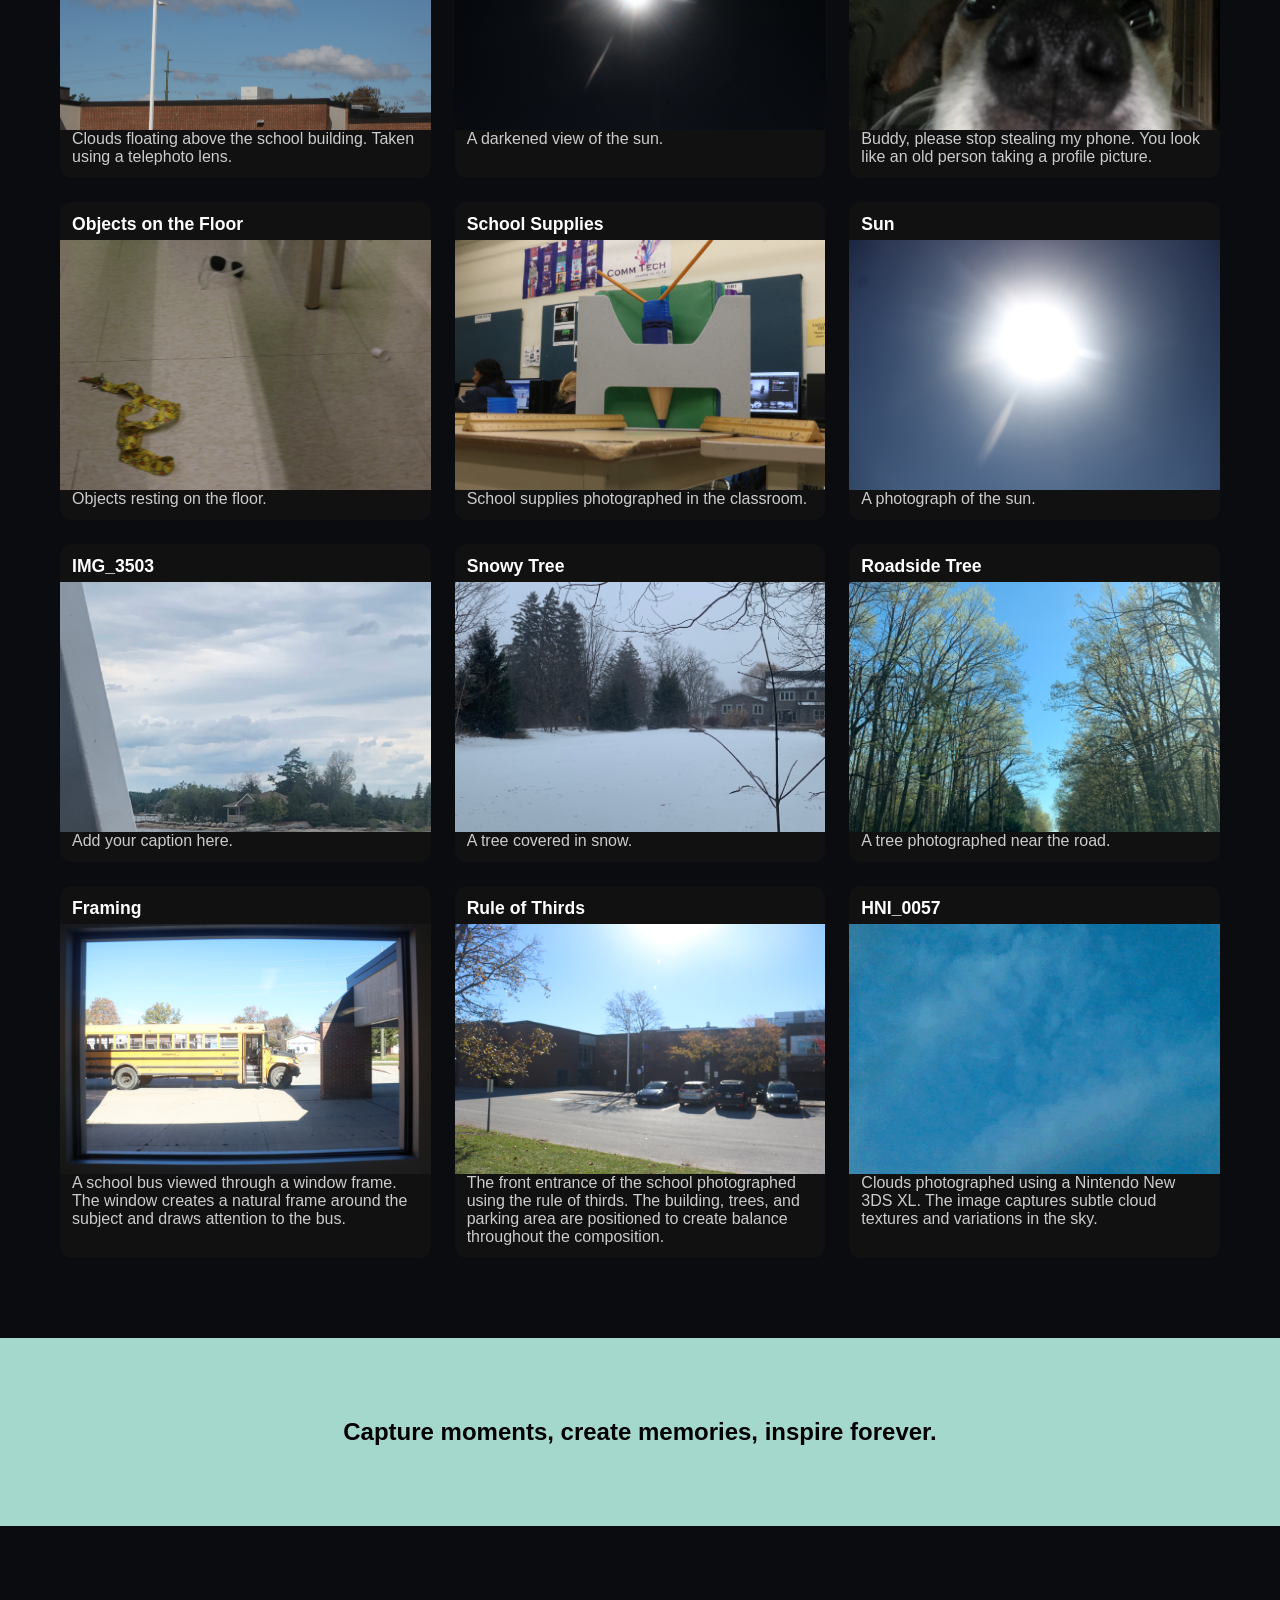
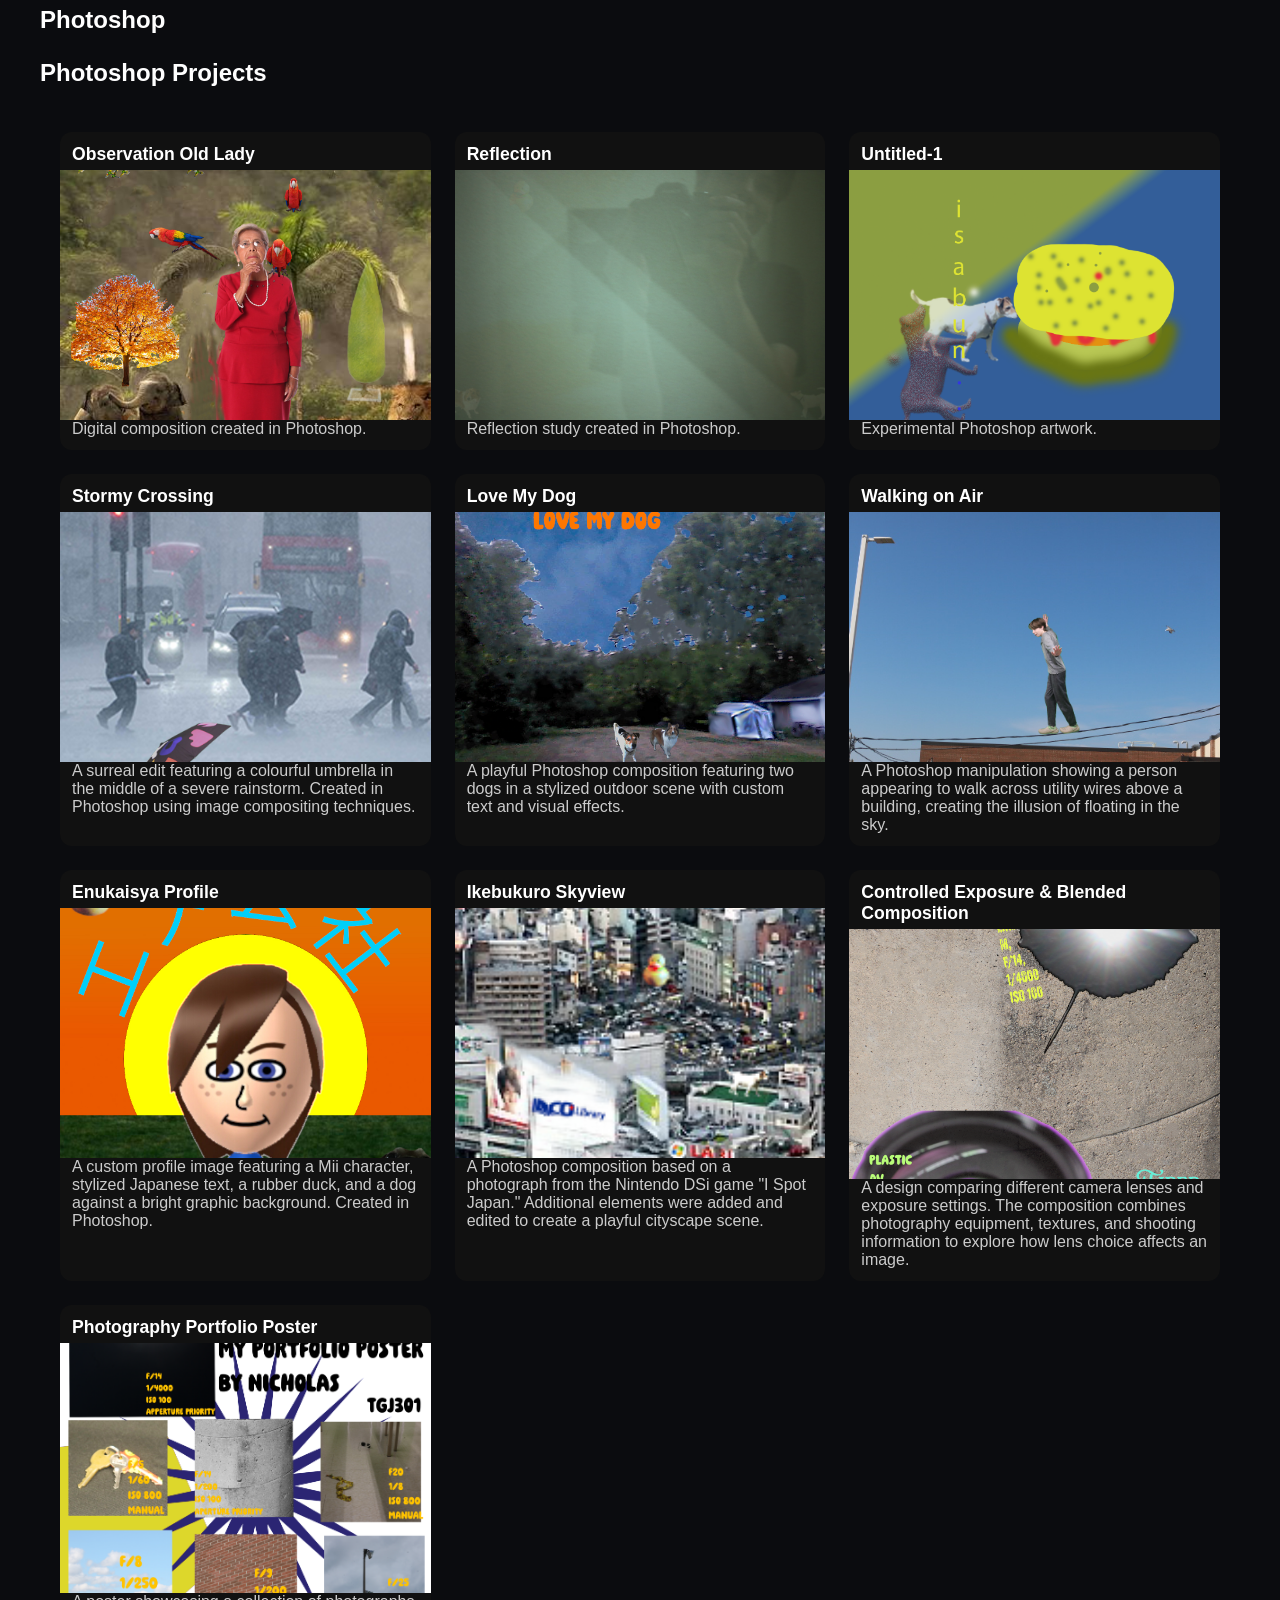
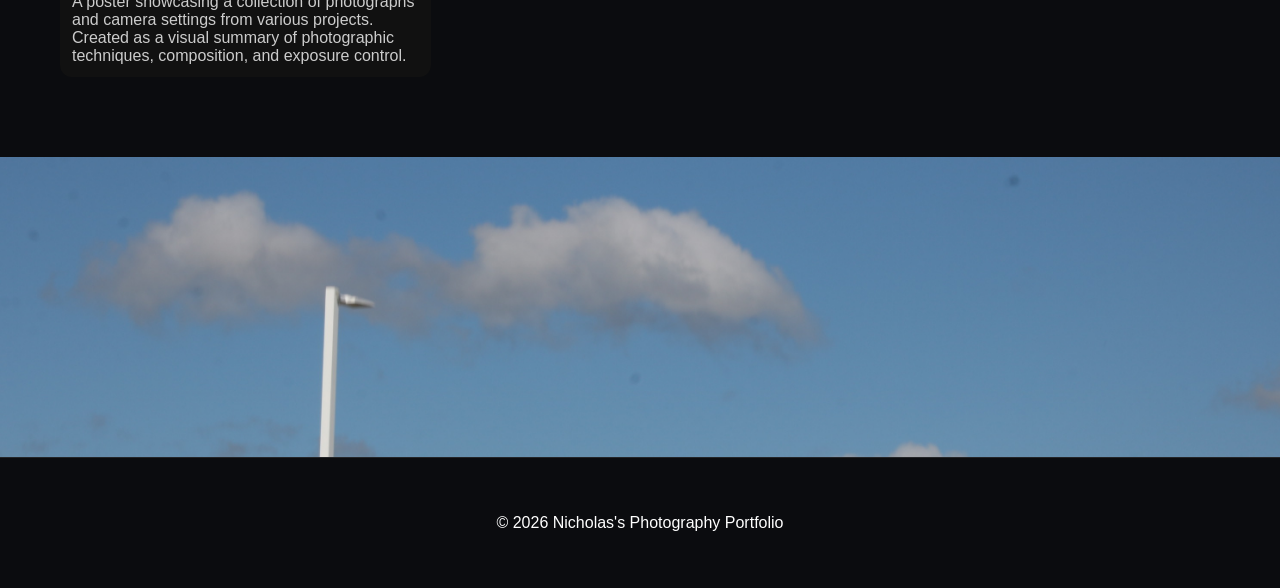
==== commit 28d68145: "removing unnecessary files." ====
--- a/index.html
+++ b/index.html
@@ -72,60 +72,104 @@
 
     <h2>Gallery</h2>
 
-    <div class="gallery-grid">
-        <div class="Titel">
-            Insert cool tile here
-        
-            <div class="photo-card">
-                <img src="images/building_clouds.JPG" alt="Clouds">
-
-                    <div class="caption">
-                        Clouds floating above the school building. Taken using a telephoto lens.
-                    </div>
-                </div>
-        </div>
+   <div class="gallery-grid">
+
+    <div class="photo-card">
+        <h3>Clouds Above the School</h3>
+        <img src="images/building_clouds.JPG" alt="Clouds">
+        <div class="caption">
+            Clouds floating above the school building. Taken using a telephoto lens.
+        </div>
+    </div>
+
+    <div class="photo-card">
+        <h3>Dark Sun</h3>
         <img src="images/dark_sun.JPG" alt="Dark Sun">
-        <div class=" title">
-            Facebook Buddy
-            <div class="photo-card">
-                <img src="images/facebook_buddy.jpg" alt="Facebook Buddy">
-                    <div class="caption">
-                        Buddy please stop steeling my phone. You look like an old person taking a profile picture.
-                    </div>
-            </div>
-        </div>
-        <div class="photo-grid">
-            <img src="images/objects_on_floor.JPG" alt="Objects on Floor">
-
-                <div class="caption">
-                    I t
-                </div>
-        </div>
-        <div class="photo-grid">
-            <img src="images/school_supplies.JPG" alt="School Supplies">
-                <div class="caption">
-                    null
-                </div>
-            </div>
-        </div>
-        <!-- <div class="title">
-            sun
-            <div class="photo-grid">
-                <img src="images/sun.JPG" alt="Sun">
-                    <div class="caption">
-                        ughu
-                    </div>    -->
-                    
-            <!-- </div>
-        </div> -->
-			
-		<img src="images/IMG_3503.jpg" alt="IMG_0153">
-
-		<img src="images/sowny_tree.JPG" alt="sowny_tree">
-		
-		<img src="images/roda_tree.JPG" alt="roda tree">
-
-    </div>
+        <div class="caption">
+            A darkened view of the sun.
+        </div>
+    </div>
+
+    <div class="photo-card">
+        <h3>Facebook Buddy</h3>
+        <img src="images/facebook_buddy.jpg" alt="Facebook Buddy">
+        <div class="caption">
+            Buddy, please stop stealing my phone. You look like an old person taking a profile picture.
+        </div>
+    </div>
+
+    <div class="photo-card">
+        <h3>Objects on the Floor</h3>
+        <img src="images/objects_on_floor.JPG" alt="Objects on Floor">
+        <div class="caption">
+            Objects resting on the floor.
+        </div>
+    </div>
+
+    <div class="photo-card">
+        <h3>School Supplies</h3>
+        <img src="images/school_supplies.JPG" alt="School Supplies">
+        <div class="caption">
+            School supplies photographed in the classroom.
+        </div>
+    </div>
+
+    <div class="photo-card">
+        <h3>Sun</h3>
+        <img src="images/sun.JPG" alt="Sun">
+        <div class="caption">
+            A photograph of the sun.
+        </div>
+    </div>
+
+    <div class="photo-card">
+        <h3>IMG_3503</h3>
+        <img src="images/IMG_3503.jpg" alt="IMG_3503">
+        <div class="caption">
+            Add your caption here.
+        </div>
+    </div>
+
+    <div class="photo-card">
+        <h3>Snowy Tree</h3>
+        <img src="images/sowny_tree.JPG" alt="Snowy Tree">
+        <div class="caption">
+            A tree covered in snow.
+        </div>
+    </div>
+
+    <div class="photo-card">
+        <h3>Roadside Tree</h3>
+        <img src="images/roda_tree.JPG" alt="Roadside Tree">
+        <div class="caption">
+            A tree photographed near the road.
+        </div>
+    </div>
+    <div class="photo-card">
+    <h3>Framing</h3>
+    <img src="images/Framing.JPG" alt="School bus framed by a window">
+    <div class="caption">
+        A school bus viewed through a window frame. The window creates a natural frame around the subject and draws attention to the bus.
+    </div>
+    </div>
+
+    <div class="photo-card">
+        <h3>Rule of Thirds</h3>
+        <img src="images/Rule of Thirds.JPG" alt="Front of the school">
+        <div class="caption">
+            The front entrance of the school photographed using the rule of thirds. The building, trees, and parking area are positioned to create balance throughout the composition.
+        </div>
+    </div>
+
+    <div class="photo-card">
+        <h3>HNI_0057</h3>
+        <img src="images/cloud_study_3ds.JPG" alt="Clouds">
+        <div class="caption">
+            Clouds photographed using a Nintendo New 3DS XL. The image captures subtle cloud textures and variations in the sky.
+        </div>
+    </div>
+
+</div>
 
 </section>
 
@@ -135,35 +179,89 @@
 <section id="Photoshop" class="container gallery">
 
     <h2>Photoshop</h2>
+<section>
+    <h2>Photoshop Projects</h2>
 
     <div class="gallery-grid">
-        <div class=" title">
-            observation old lady
-            <div class="photo-card">
-                <img src="images/observation old lady.png" alt="observation old lady">
-                    <div class="caption">
-                        cool caption.
-                    </div>
-            </div>
-        
-            <div class=" title">
-            reflection
-            <div class="photo-card">
-                <img src="images/reflection.png" alt="observation old lady">
-                    <div class="caption">
-                        cool caption.
-                    </div>
-            </div>
-            <div class=" title">
-            Untitled-1
-            <div class="photo-card">
-                <img src="images/Untitled-1.png" alt="obsy">
-                    <div class="caption">
-                        cool caption.
-                    </div>
-            </div>
-        </div>
-    </div>
+
+        <div class="photo-card">
+            <h3>Observation Old Lady</h3>
+            <img src="images/observation old lady.png" alt="Observation Old Lady">
+            <div class="caption">
+                Digital composition created in Photoshop.
+            </div>
+        </div>
+
+        <div class="photo-card">
+            <h3>Reflection</h3>
+            <img src="images/reflection.png" alt="Reflection">
+            <div class="caption">
+                Reflection study created in Photoshop.
+            </div>
+        </div>
+
+        <div class="photo-card">
+            <h3>Untitled-1</h3>
+            <img src="images/Untitled-1.png" alt="Untitled-1">
+            <div class="caption">
+                Experimental Photoshop artwork.
+            </div>
+        </div>
+        <div class="photo-card">
+            <h3>Stormy Crossing</h3>
+            <img src="images/stormy_crossing.png" alt="Stormy Crossing">
+            <div class="caption">
+                A surreal edit featuring a colourful umbrella in the middle of a severe rainstorm. Created in Photoshop using image compositing techniques.
+            </div>
+        </div>
+
+        <div class="photo-card">
+            <h3>Love My Dog</h3>
+            <img src="images/love_my_dog.png" alt="Love My Dog">
+            <div class="caption">
+                A playful Photoshop composition featuring two dogs in a stylized outdoor scene with custom text and visual effects.
+            </div>
+        </div>
+
+        <div class="photo-card">
+            <h3>Walking on Air</h3>
+            <img src="images/walking_on_air.png" alt="Walking on Air">
+            <div class="caption">
+                A Photoshop manipulation showing a person appearing to walk across utility wires above a building, creating the illusion of floating in the sky.
+            </div>
+        </div>
+        <div class="photo-card">
+            <h3>Enukaisya Profile</h3>
+            <img src="images/Enukaisya-flag.jpg" alt="Enukaisya Profile">
+            <div class="caption">
+                A custom profile image featuring a Mii character, stylized Japanese text, a rubber duck, and a dog against a bright graphic background. Created in Photoshop.
+            </div>
+        </div>
+        <div class="photo-card">
+            <h3>Ikebukuro Skyview</h3>
+            <img src="images/IKEBUKURO SKYVIEW.png" alt="Ikebukuro Skyview">
+            <div class="caption">
+                A Photoshop composition based on a photograph from the Nintendo DSi game "I Spot Japan." Additional elements were added and edited to create a playful cityscape scene.
+            </div>
+        </div>
+        <div class="photo-card">
+            <h3>Controlled Exposure & Blended Composition</h3>
+            <img src="images/Controlled Exposure & Blended Composition.png" alt="Controlled Exposure and Blended Composition">
+            <div class="caption">
+                A design comparing different camera lenses and exposure settings. The composition combines photography equipment, textures, and shooting information to explore how lens choice affects an image.
+            </div>
+        </div>
+        <div class="photo-card">
+            <h3>Photography Portfolio Poster</h3>
+            <img src="images/Portfolio Poster.png" alt="Photography Portfolio Poster">
+            <div class="caption">
+                A poster showcasing a collection of photographs and camera settings from various projects. Created as a visual summary of photographic techniques, composition, and exposure control.
+            </div>
+        </div>
+
+    </div>
+    
+</section>
 
 </section>
 
--- a/assets/site.css
+++ b/assets/site.css
@@ -118,28 +118,34 @@
 
 .gallery-grid {
     display: grid;
-    grid-template-columns: repeat(auto-fit, minmax(250px, 1fr));
-    overflow: visible;
-    gap: 20px;
+    grid-template-columns: repeat(auto-fill, minmax(320px, 1fr));
+    gap: 24px;
+    padding: 20px;
 }
 
-.gallery-grid img {
+.photo-card {
+    background: #111;
+    border-radius: 12px;
+    overflow: hidden;
+}
+
+.photo-card img {
     width: 100%;
     height: 250px;
     object-fit: cover;
-    border-radius: 10px;
-    transition: all 0.6s ease;
-    position: relative;
+    display: block;
 }
 
-.gallery-grid img:hover {
-    height: auto;
-    object-fit: contain;
-    transform: scale(1.4);
-    position: relative;
-    z-index: 999;
-    box-shadow: 0 15px 40px rgba(0,0,0,.7);
+.photo-card h3 {
+    margin: 12px 12px 5px;
+    font-size: 1.1rem;
 }
+
+.photo-card .caption {
+    margin: 0 12px 12px;
+    color: #ccc;
+}
+
 
 /* Quote */
 
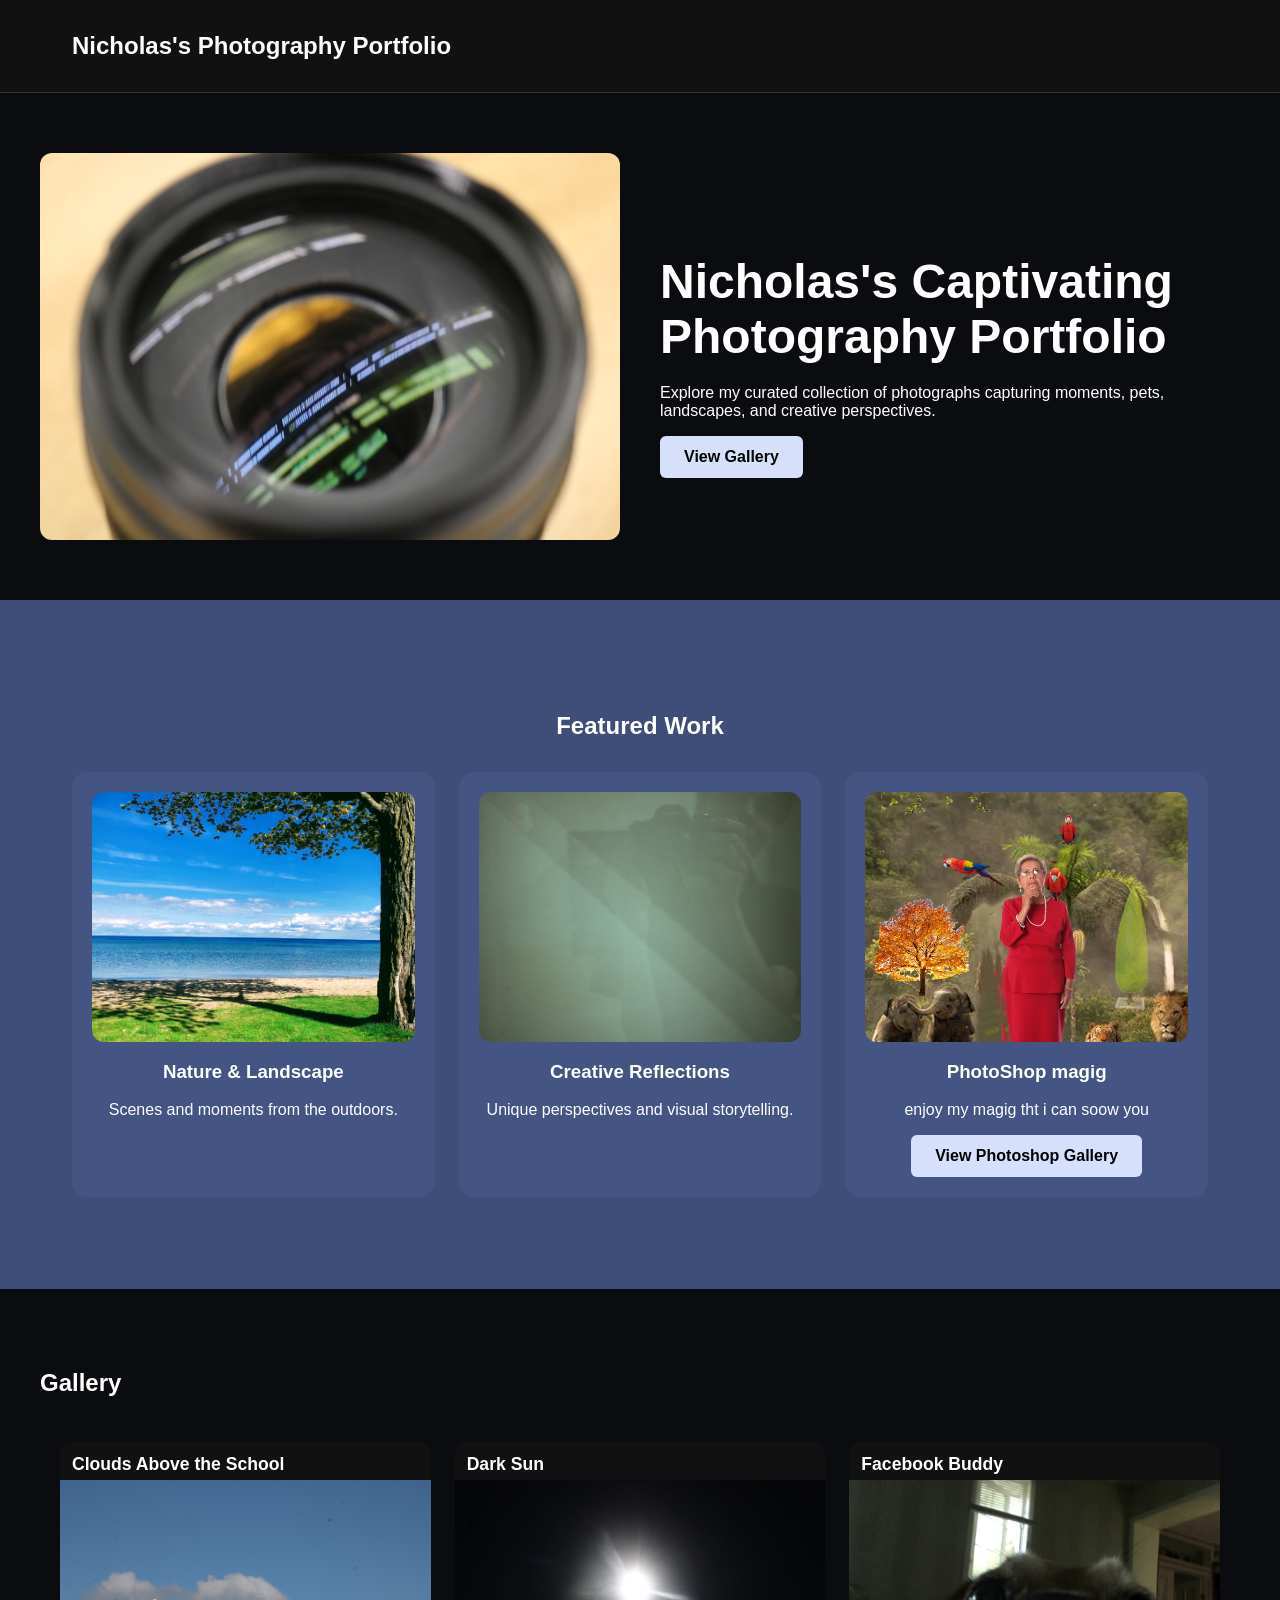
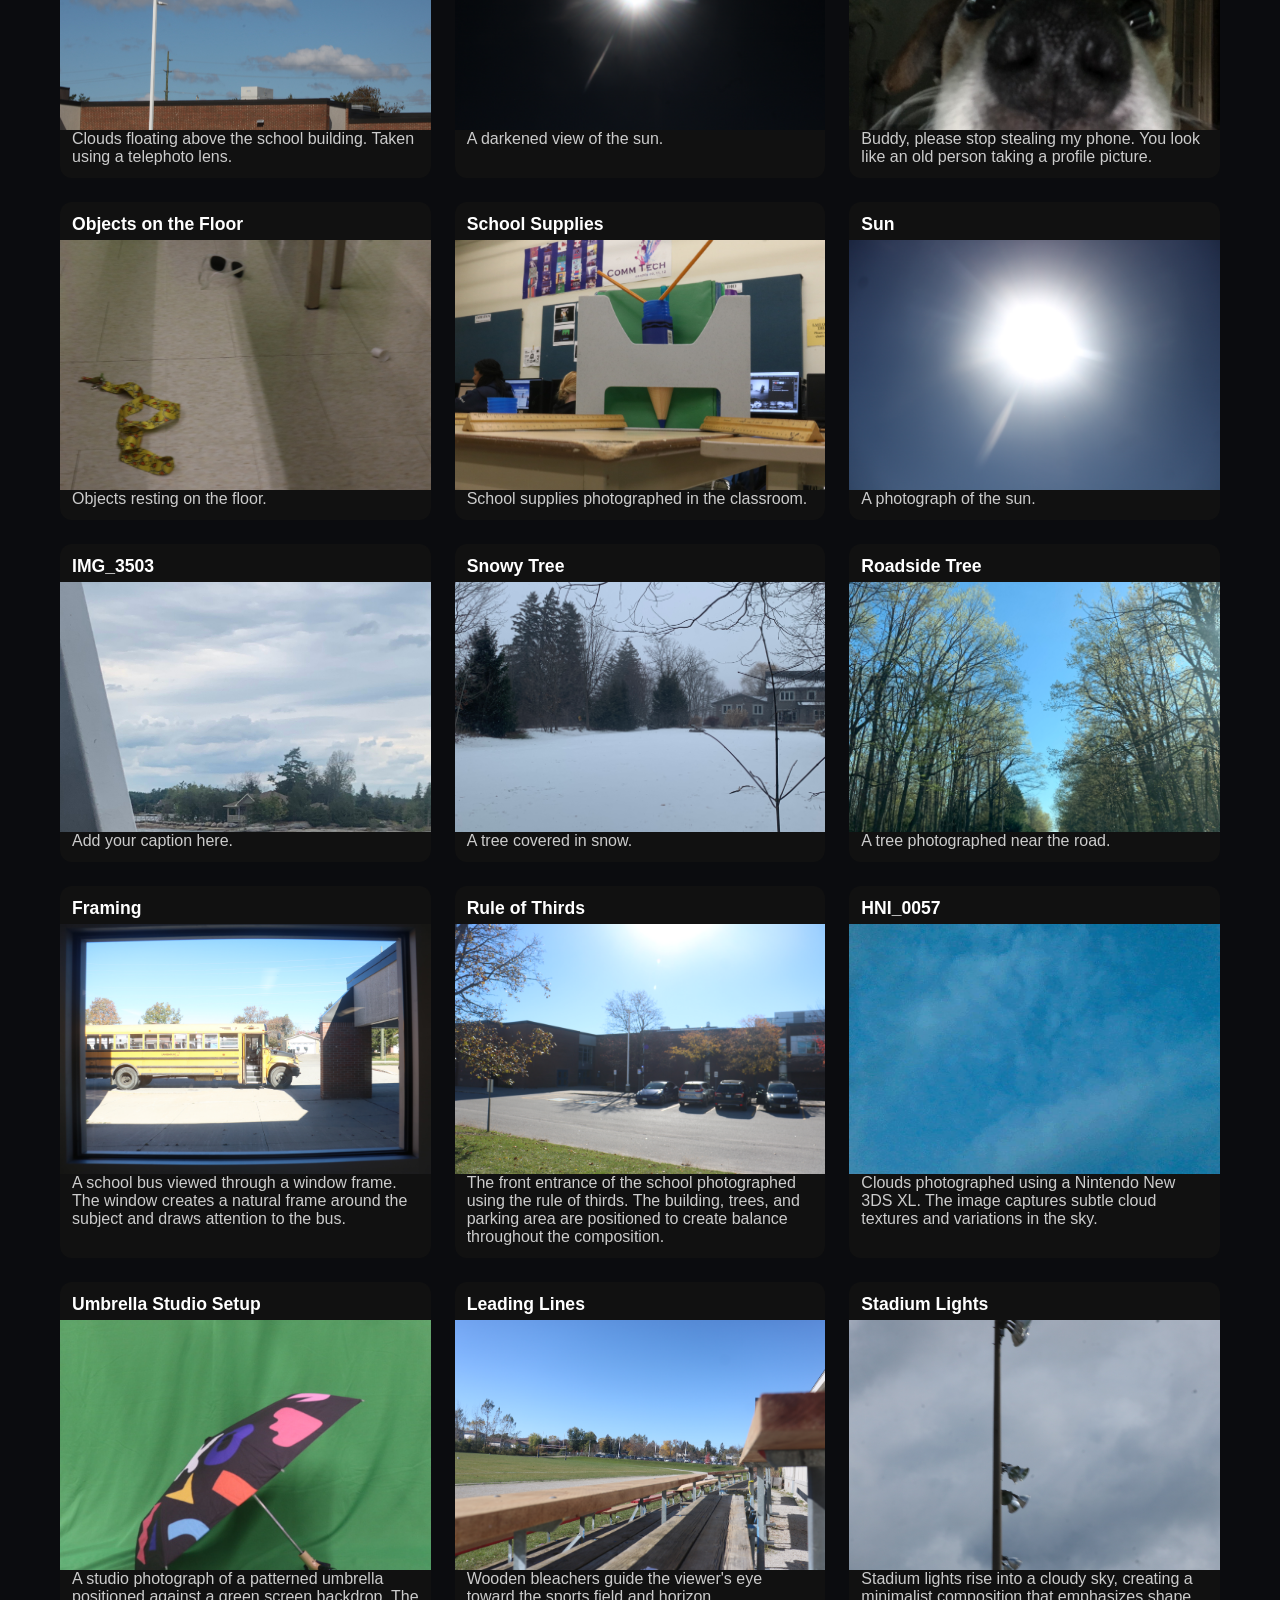
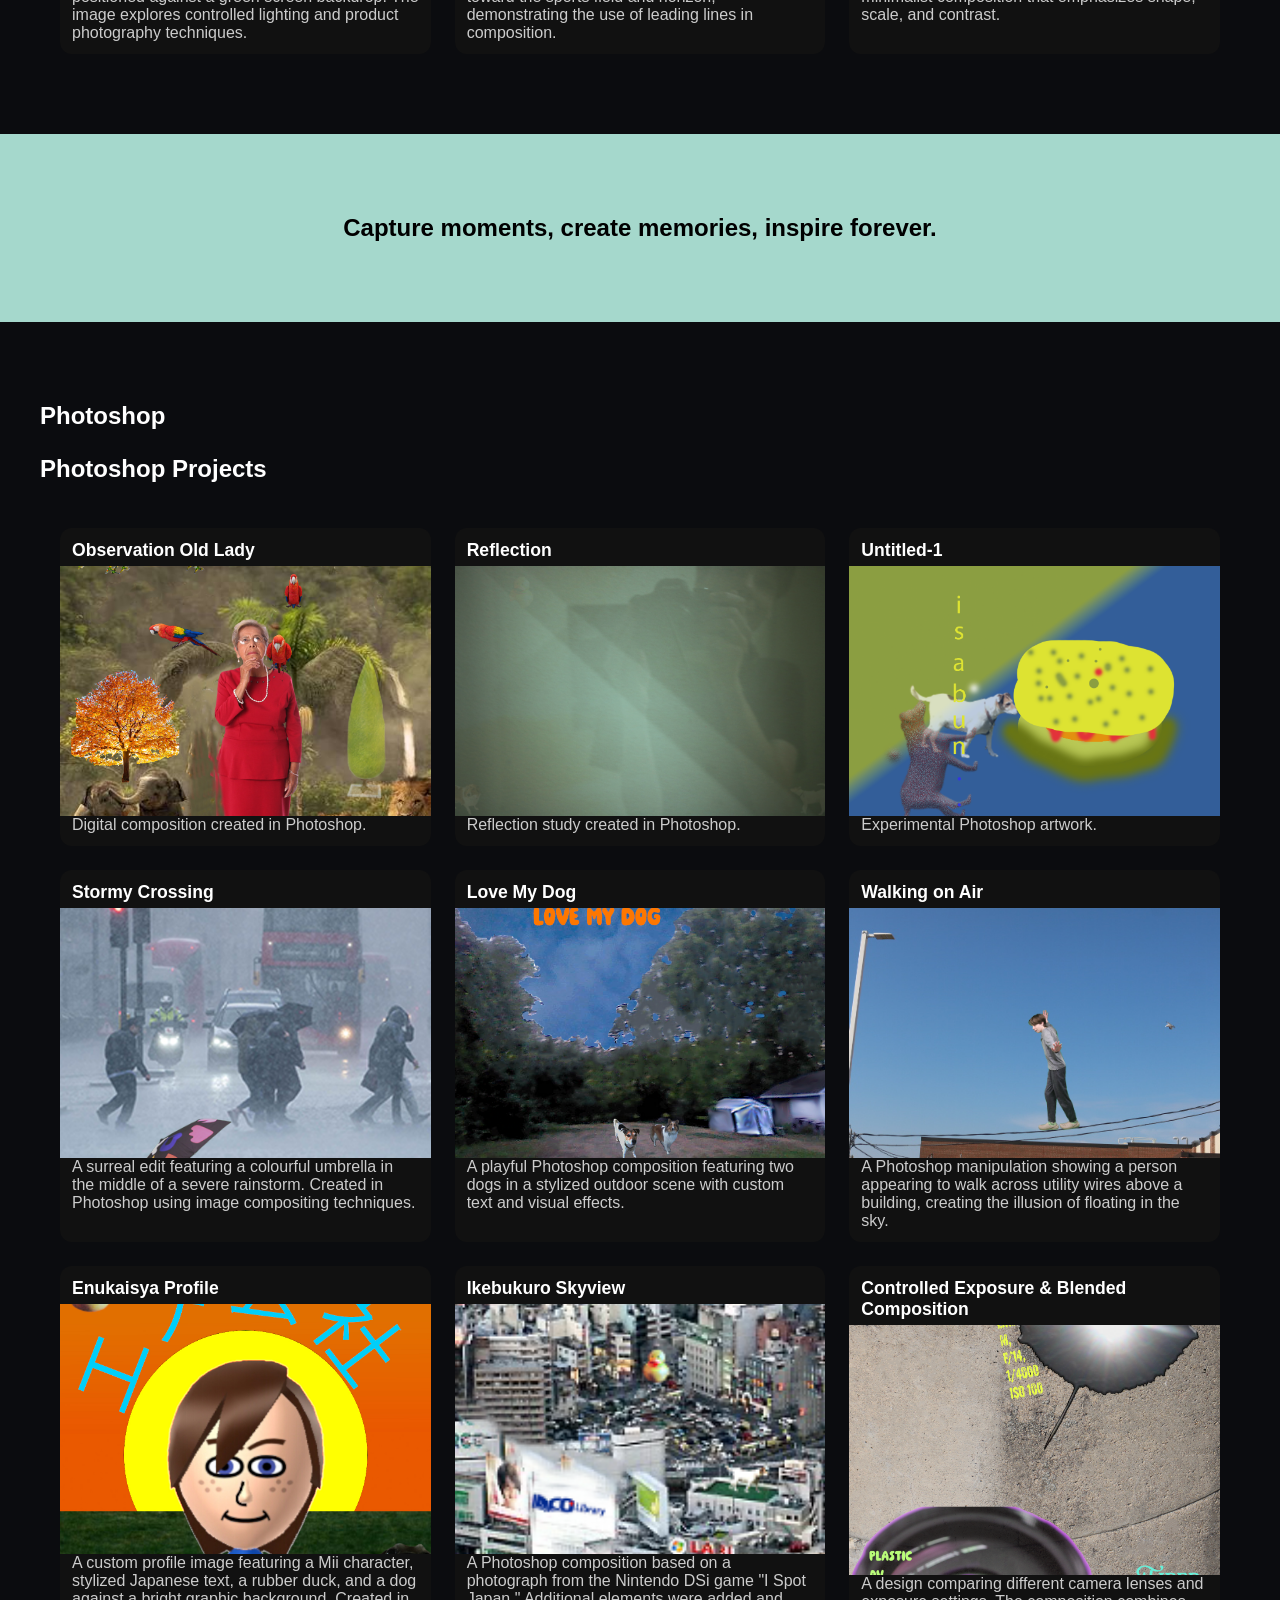
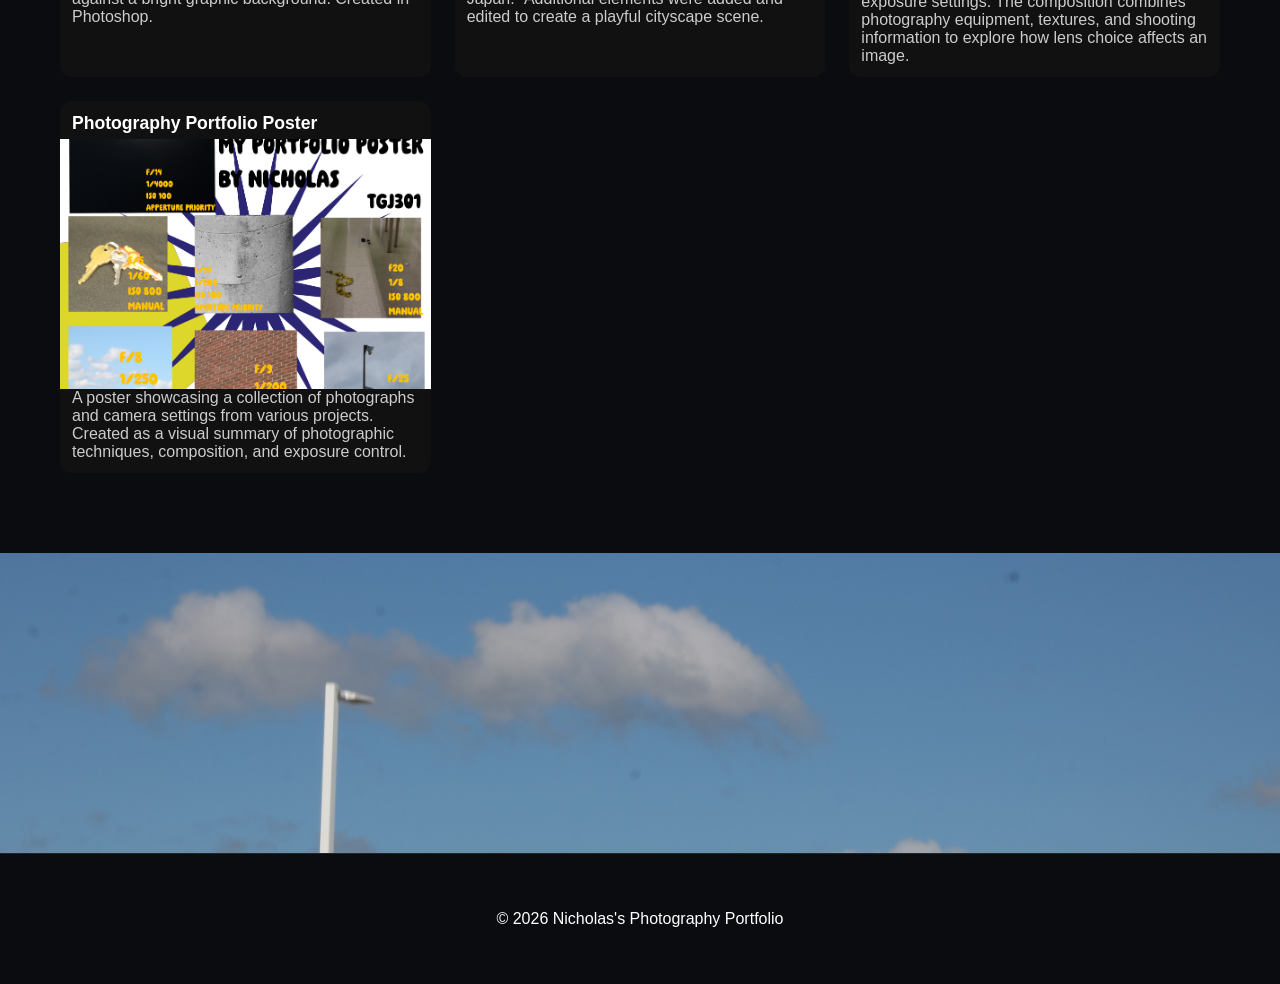
==== commit e4305cbc: ";loif" ====
--- a/index.html
+++ b/index.html
@@ -168,6 +168,29 @@
             Clouds photographed using a Nintendo New 3DS XL. The image captures subtle cloud textures and variations in the sky.
         </div>
     </div>
+    <div class="photo-card">
+        <h3>Umbrella Studio Setup</h3>
+        <img src="images/patterned_umbrella_source.JPG" alt="Umbrella Studio Setup">
+        <div class="caption">
+            A studio photograph of a patterned umbrella positioned against a green screen backdrop. The image explores controlled lighting and product photography techniques.
+        </div>
+    </div>
+
+    <div class="photo-card">
+        <h3>Leading Lines</h3>
+        <img src="images/Leading Lines.JPG" alt="Leading Lines">
+        <div class="caption">
+            Wooden bleachers guide the viewer's eye toward the sports field and horizon, demonstrating the use of leading lines in composition.
+        </div>
+    </div>
+
+    <div class="photo-card">
+        <h3>Stadium Lights</h3>
+        <img src="images/stadium_lights.JPG" alt="Stadium Lights">
+        <div class="caption">
+            Stadium lights rise into a cloudy sky, creating a minimalist composition that emphasizes shape, scale, and contrast.
+        </div>
+    </div>
 
 </div>
 
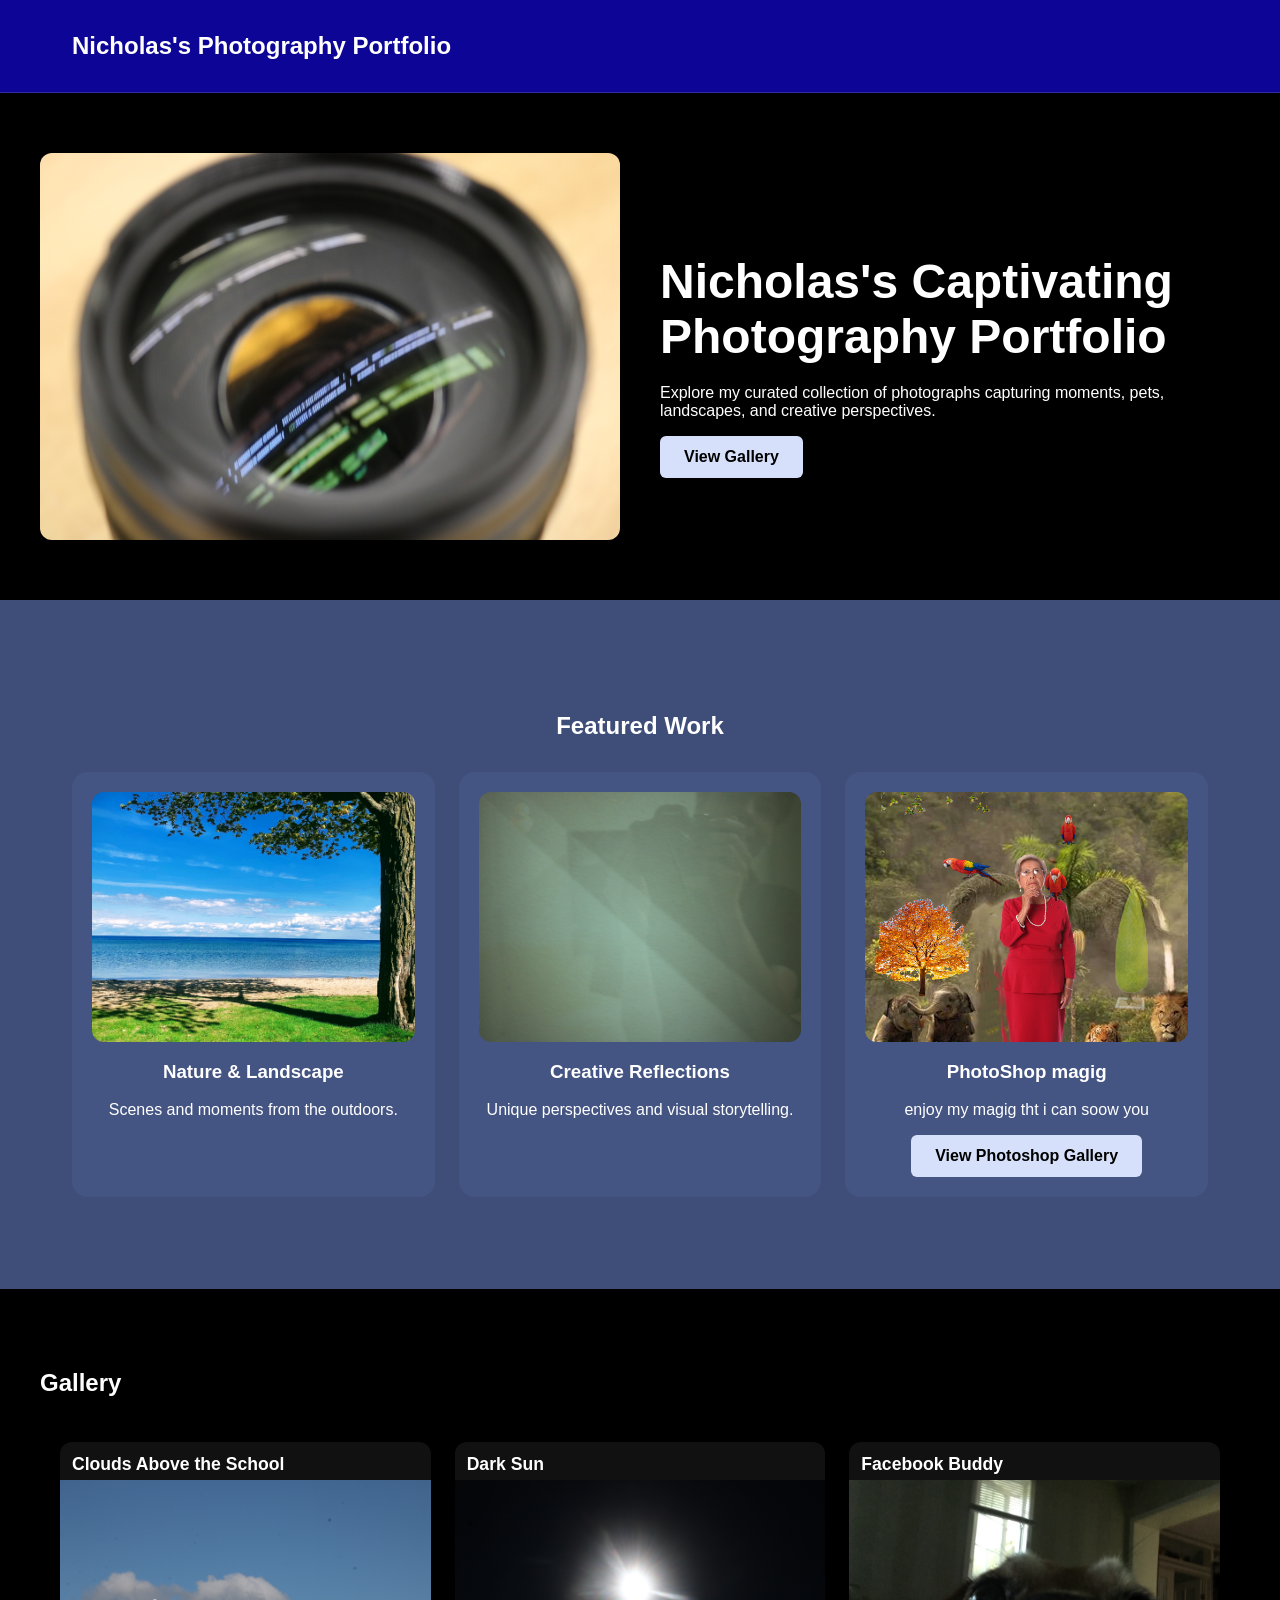
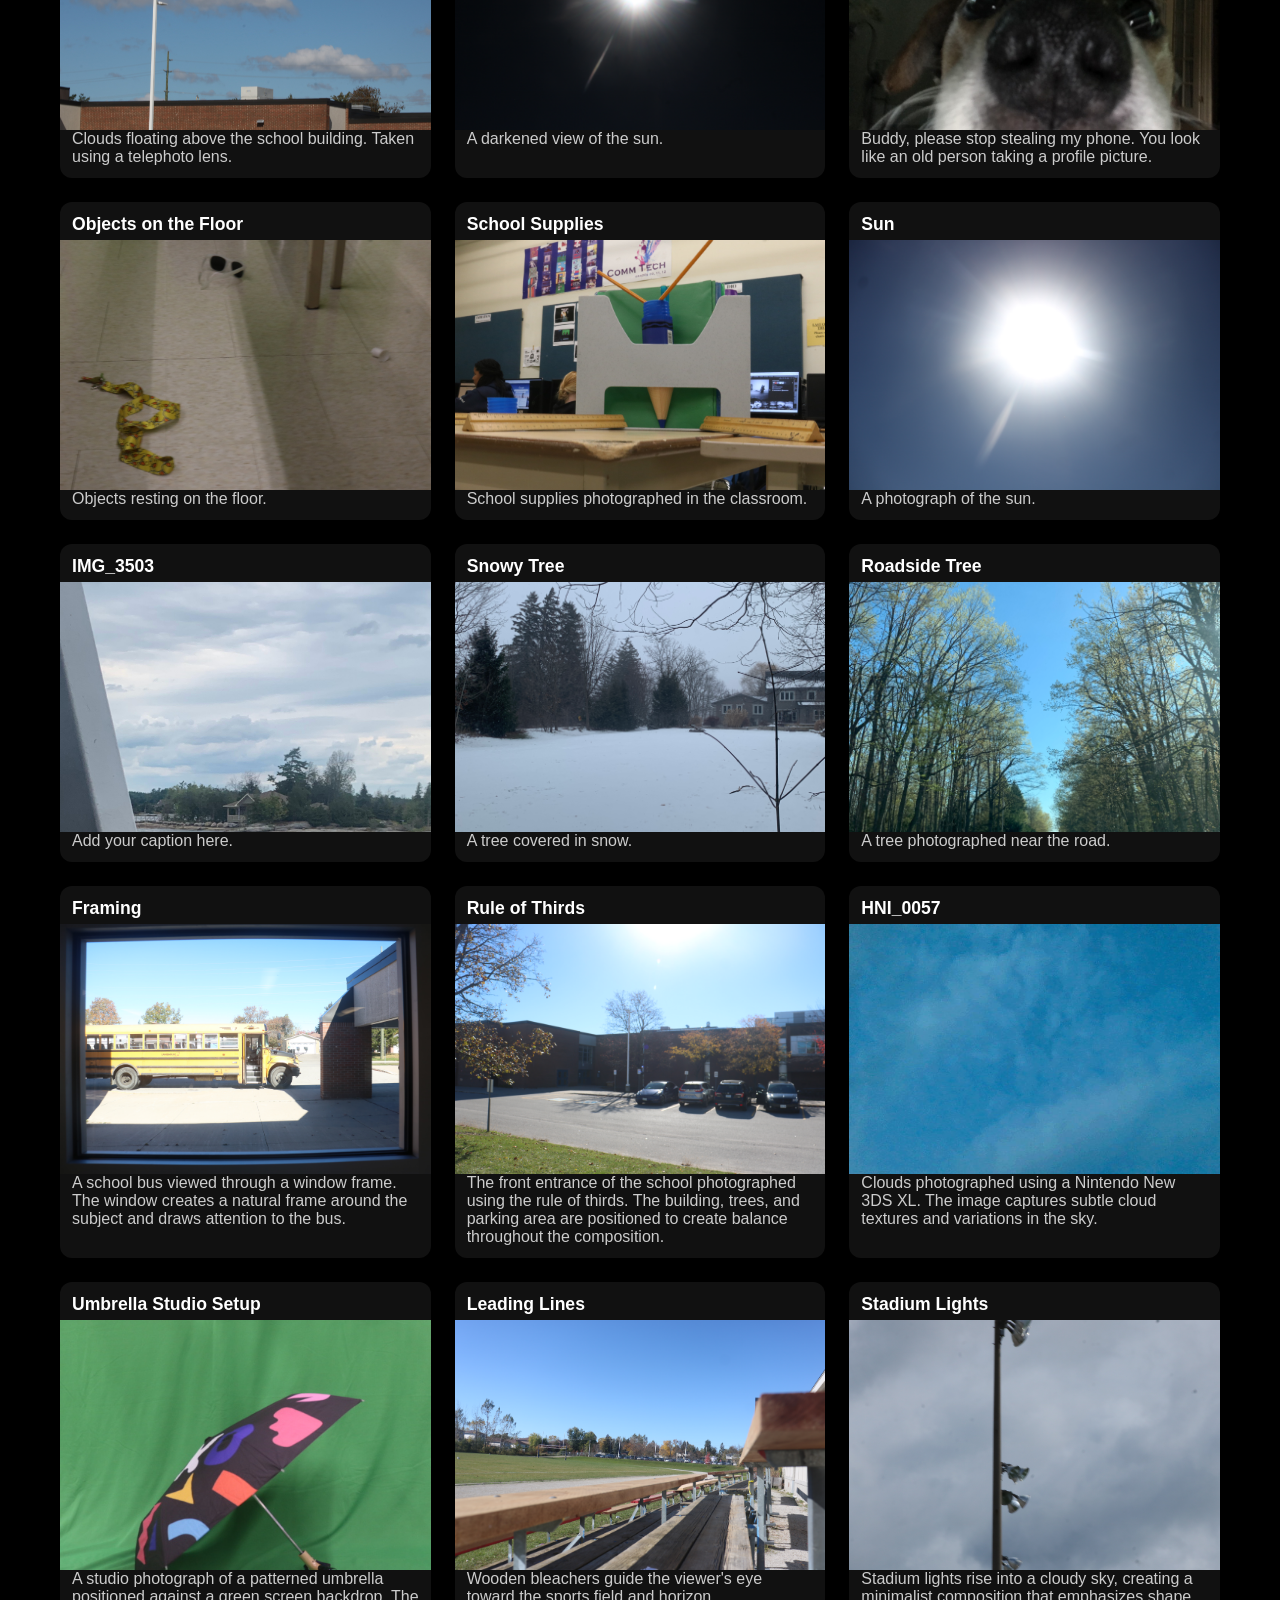
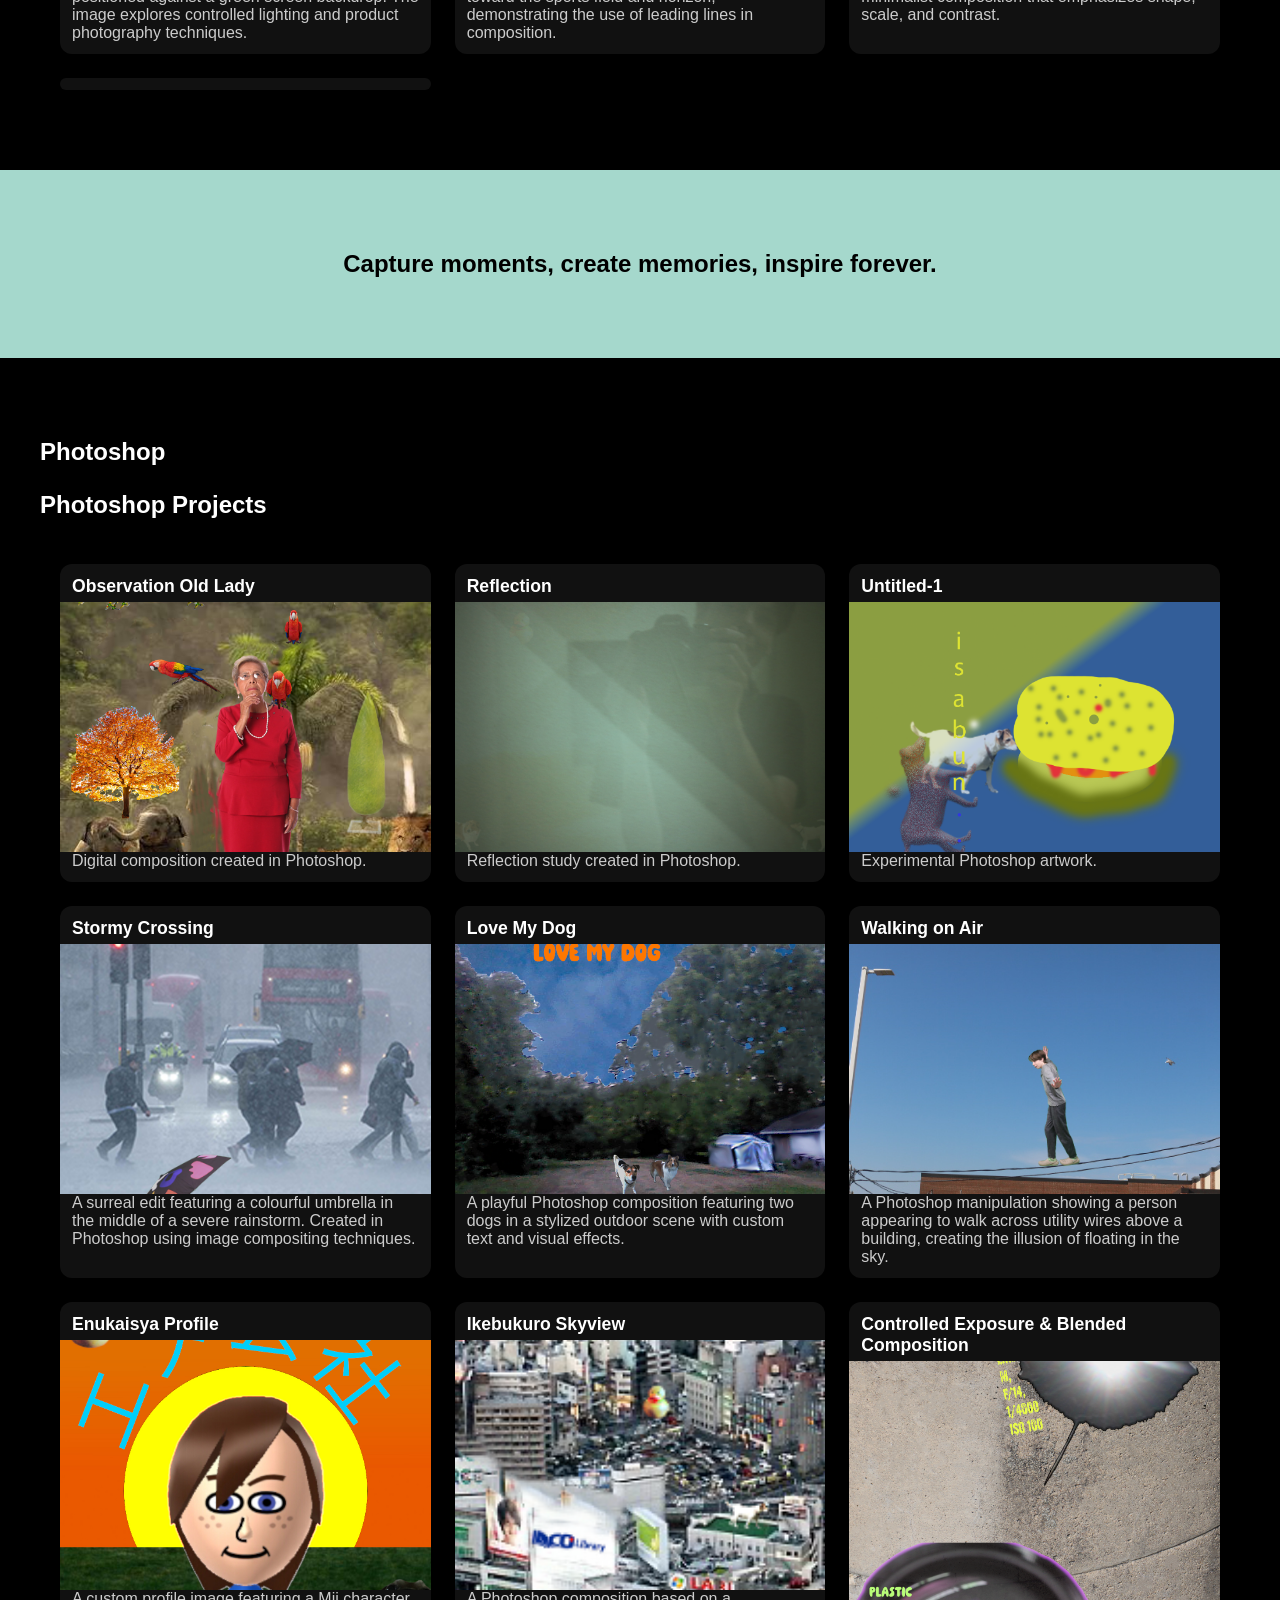
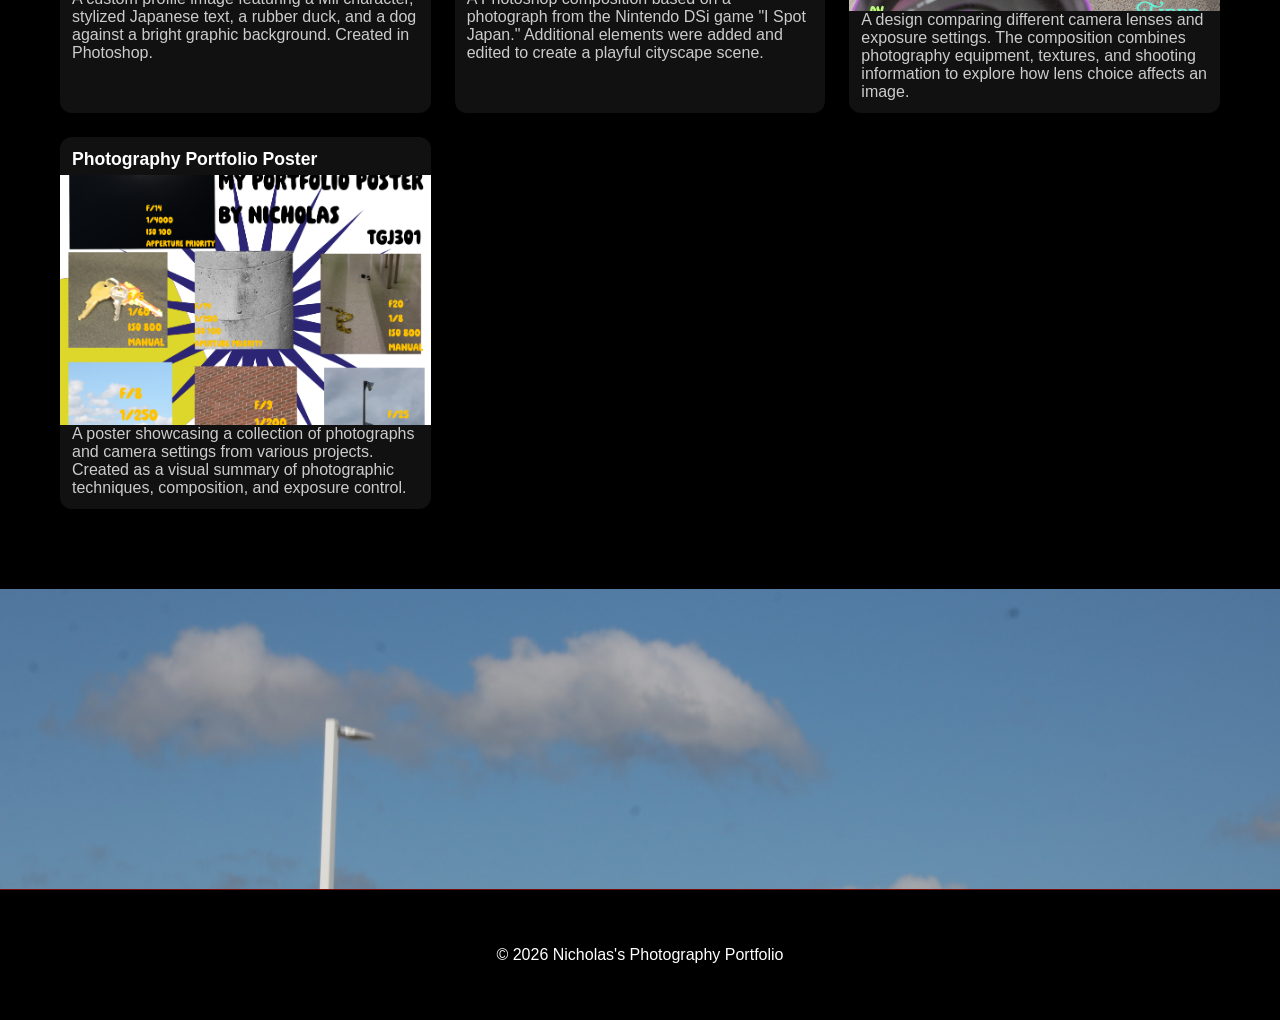
==== commit d7358665: "um" ====
--- a/index.html
+++ b/index.html
@@ -191,6 +191,8 @@
             Stadium lights rise into a cloudy sky, creating a minimalist composition that emphasizes shape, scale, and contrast.
         </div>
     </div>
+    <div class="photo-card">
+        <h3>
 
 </div>
 
--- a/assets/site.css
+++ b/assets/site.css
@@ -1,5 +1,5 @@
 :root {
-    --dark: #0b0c0f;
+    --dark: #000000;
     --card: #3f4e79;
     --card-hover: #455583;
     --light: #d6e0fa;
@@ -27,7 +27,7 @@
 /* Header */
 
 header {
-    background: #111;
+    background: #1308deac;
     border-bottom: 1px solid rgba(255,255,255,.15);
 }
 
@@ -168,7 +168,7 @@
 footer {
     text-align: center;
     padding: 40px;
-    border-top: 1px solid rgba(255,255,255,.1);
+    border-top: 1px solid rgba(236, 25, 25, 0.527);
 }
 
 /* Mobile */
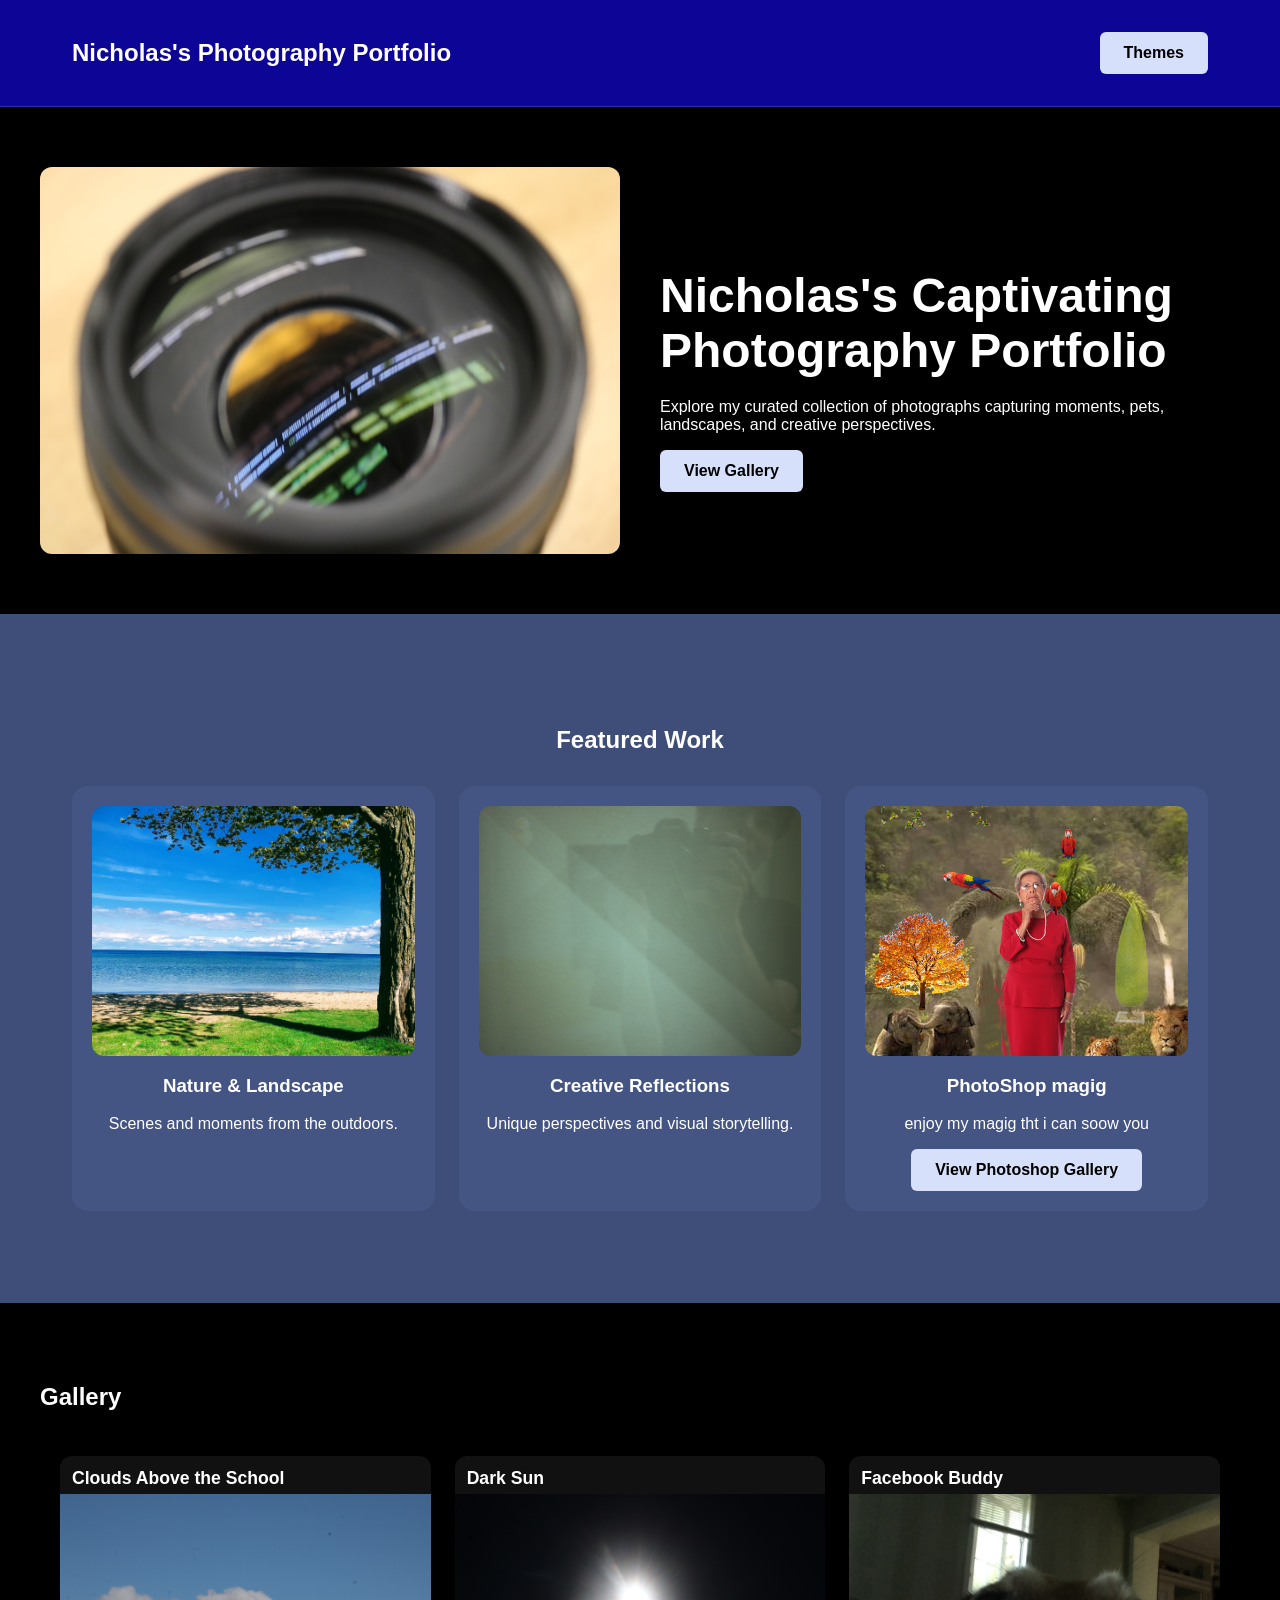
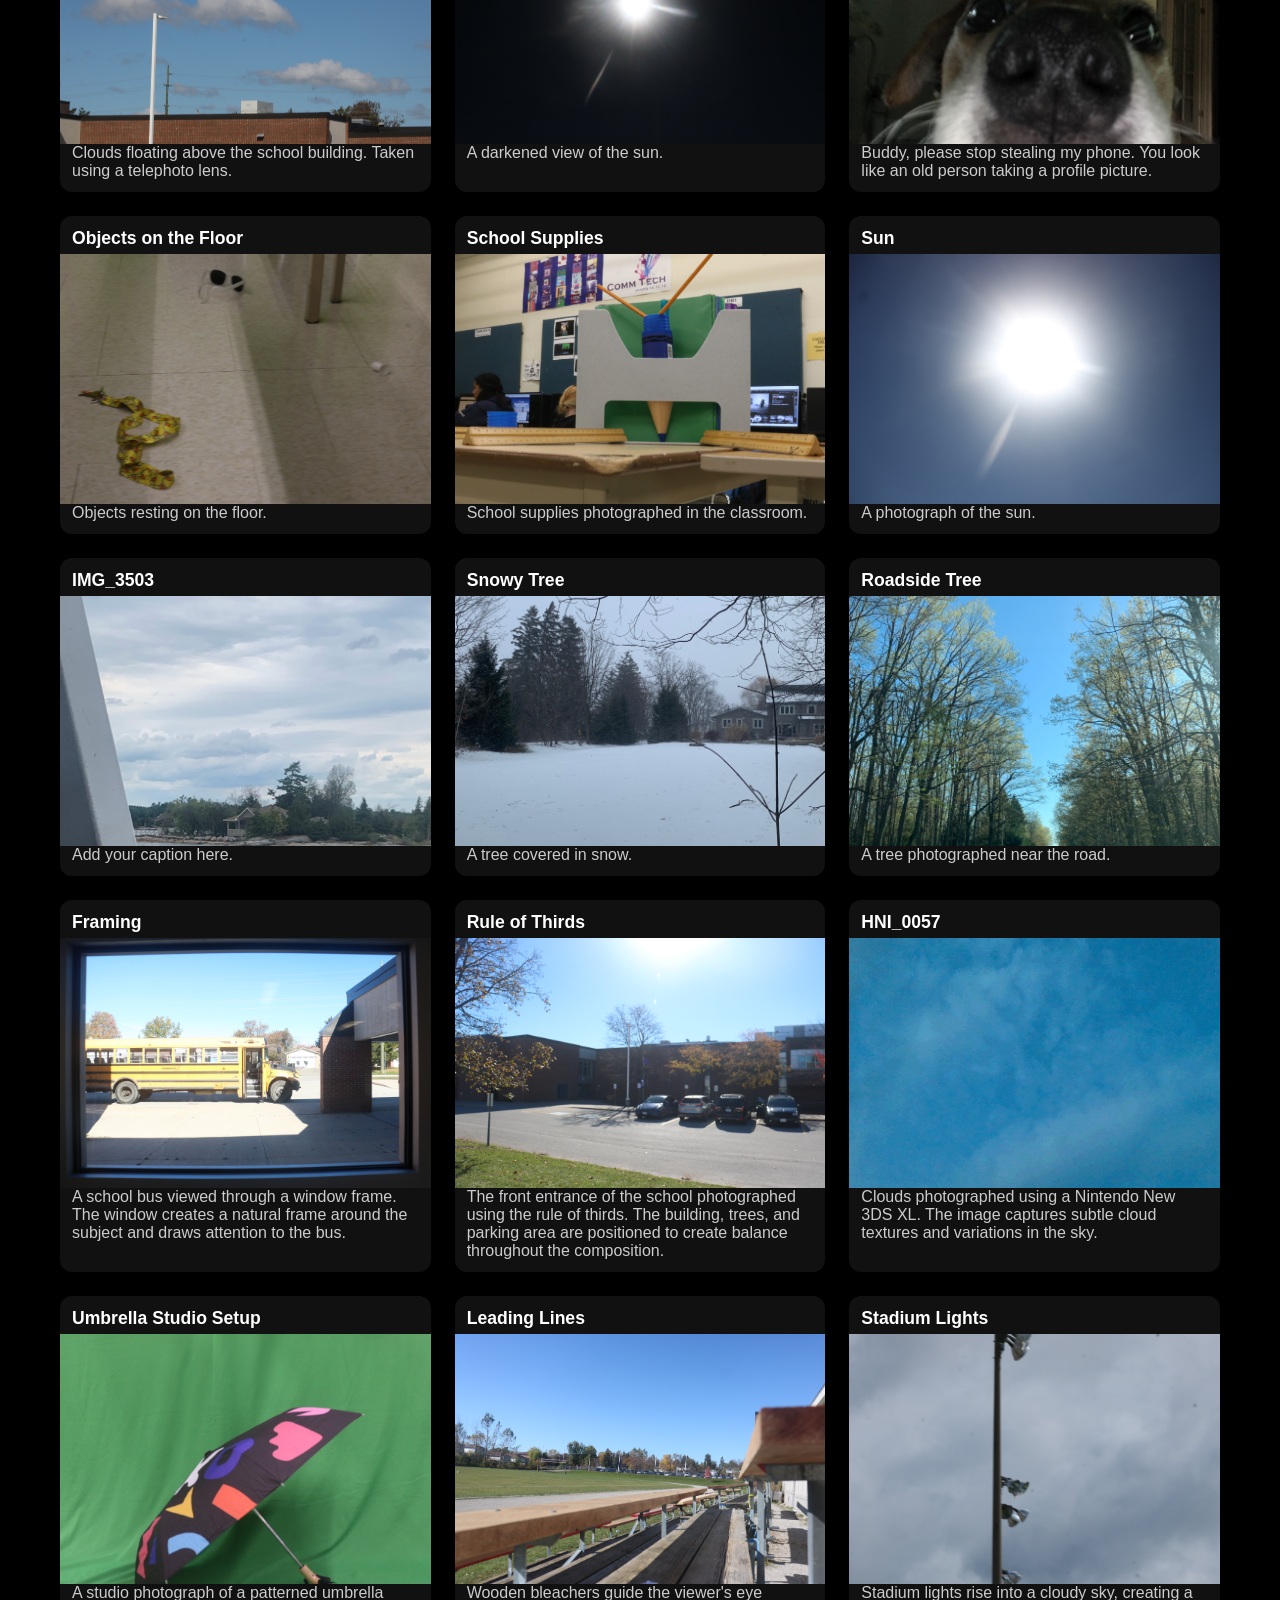
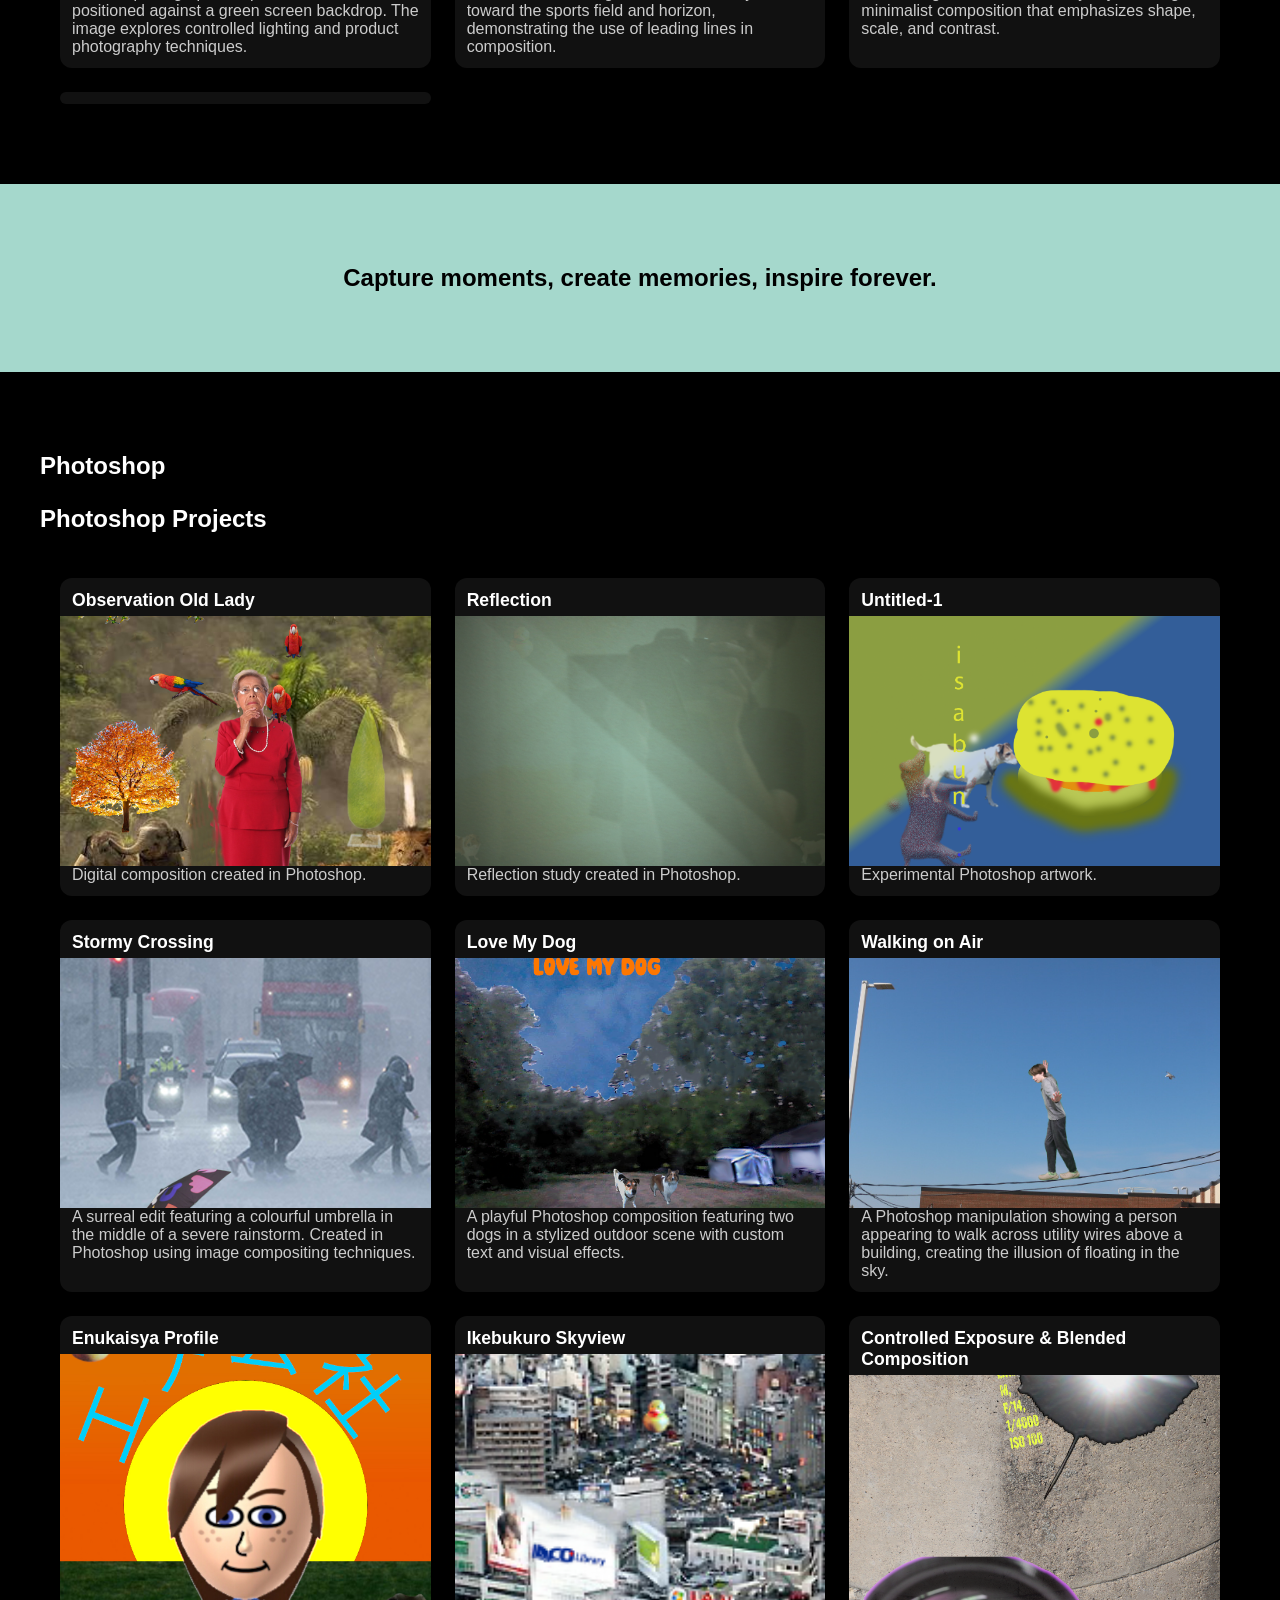
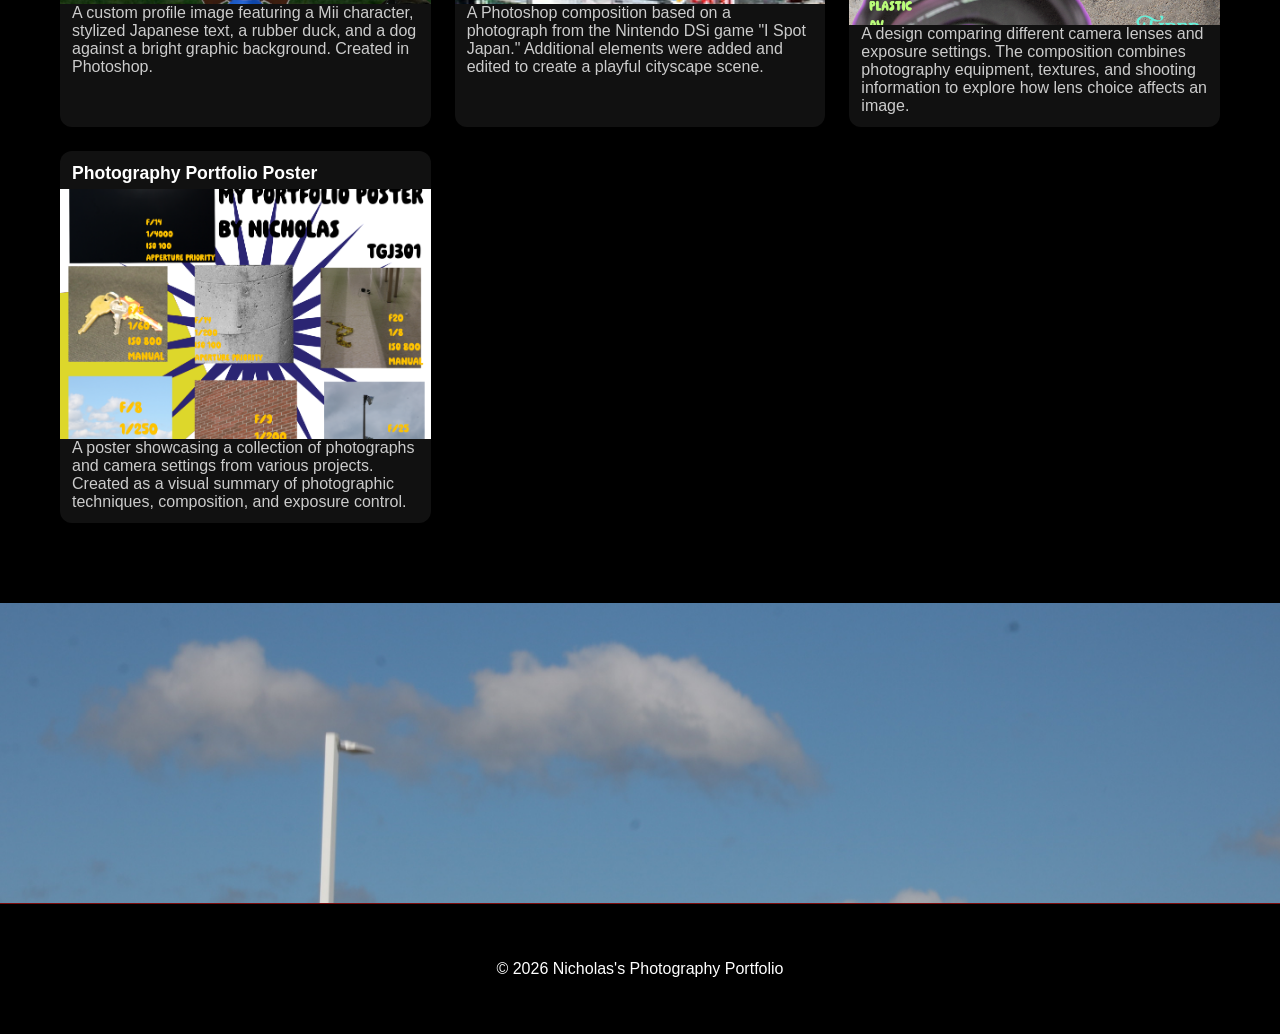
==== commit 5d569ee6: "yes" ====
--- a/index.html
+++ b/index.html
@@ -15,6 +15,7 @@
     <div class="container">
         <nav>
             <div class="logo">Nicholas's Photography Portfolio</div>
+            <a href="themes.html" class="btn">Themes</a>
         </nav>
     </div>
 </header>
--- a/assets/site.css
+++ b/assets/site.css
@@ -155,7 +155,73 @@
     text-align: center;
     padding: 60px 30px;
 }
-
+.theme-section {
+    margin: 50px 0;
+}
+.carousel {
+    position: relative;
+    overflow: hidden;
+    width: 100%;
+    max-width: 900px;
+    margin: auto;
+}
+
+.carousel-track {
+    display: flex;
+    transition: transform 0.4s ease;
+}
+
+.carousel-track img {
+    flex: 0 0 100%;
+    width: 100%;
+    border-radius: 10px;
+}
+
+.carousel {
+    display: flex;
+    overflow-x: auto;
+    gap: 20px;
+    scroll-snap-type: x mandatory;
+
+    padding: 20px;
+}
+
+.carousel img {
+    flex: 0 0 80%;
+    max-width: 80%;
+    border-radius: 10px;
+    scroll-snap-align: center;
+}
+
+.carousel::-webkit-scrollbar {
+    height: 10px;
+}
+
+.carousel::-webkit-scrollbar-thumb {
+    background: #666;
+    border-radius: 5px;
+}
+
+.prev,
+.next {
+    position: absolute;
+    top: 50%;
+    transform: translateY(-50%);
+    background: rgba(0,0,0,0.6);
+    color: white;
+    border: none;
+    padding: 10px 15px;
+    cursor: pointer;
+    z-index: 2;
+}
+
+.prev {
+    left: 10px;
+}
+
+.next {
+    right: 10px;
+}
 /* Banner */
 
 .banner {
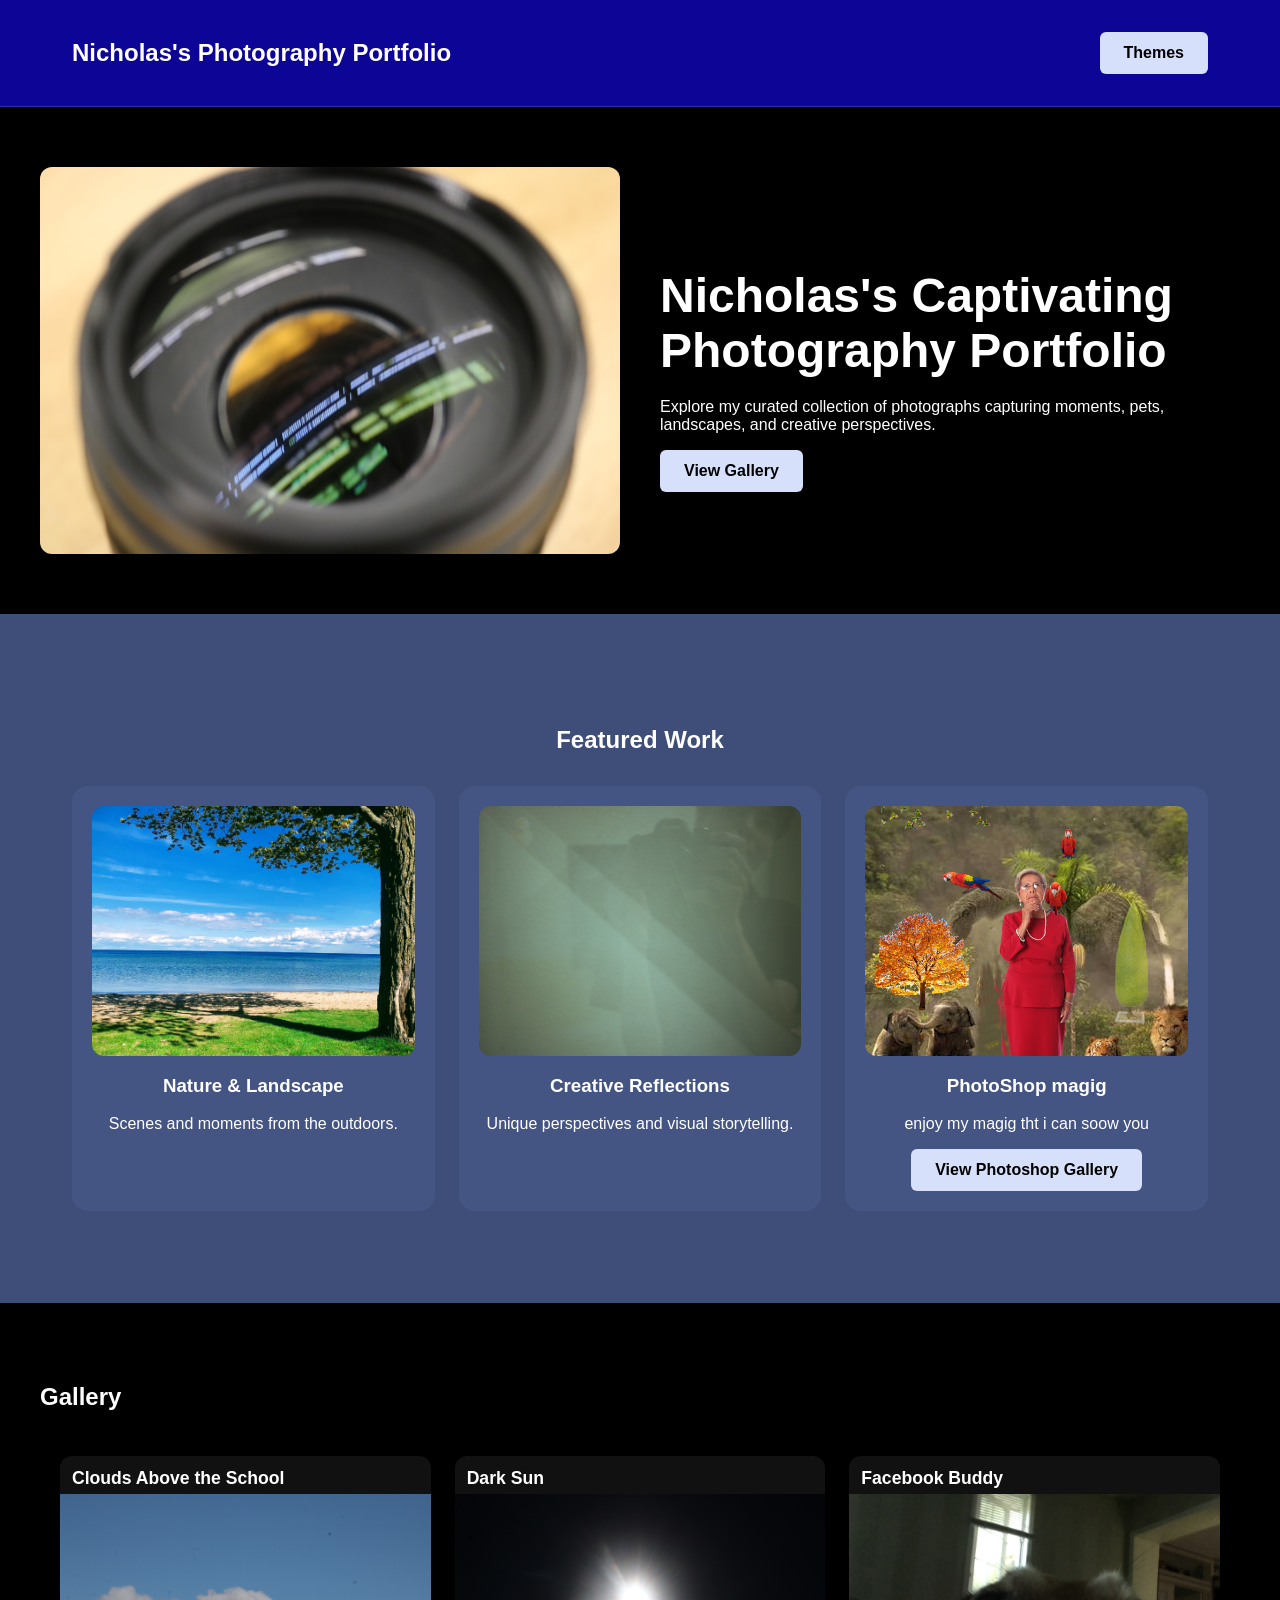
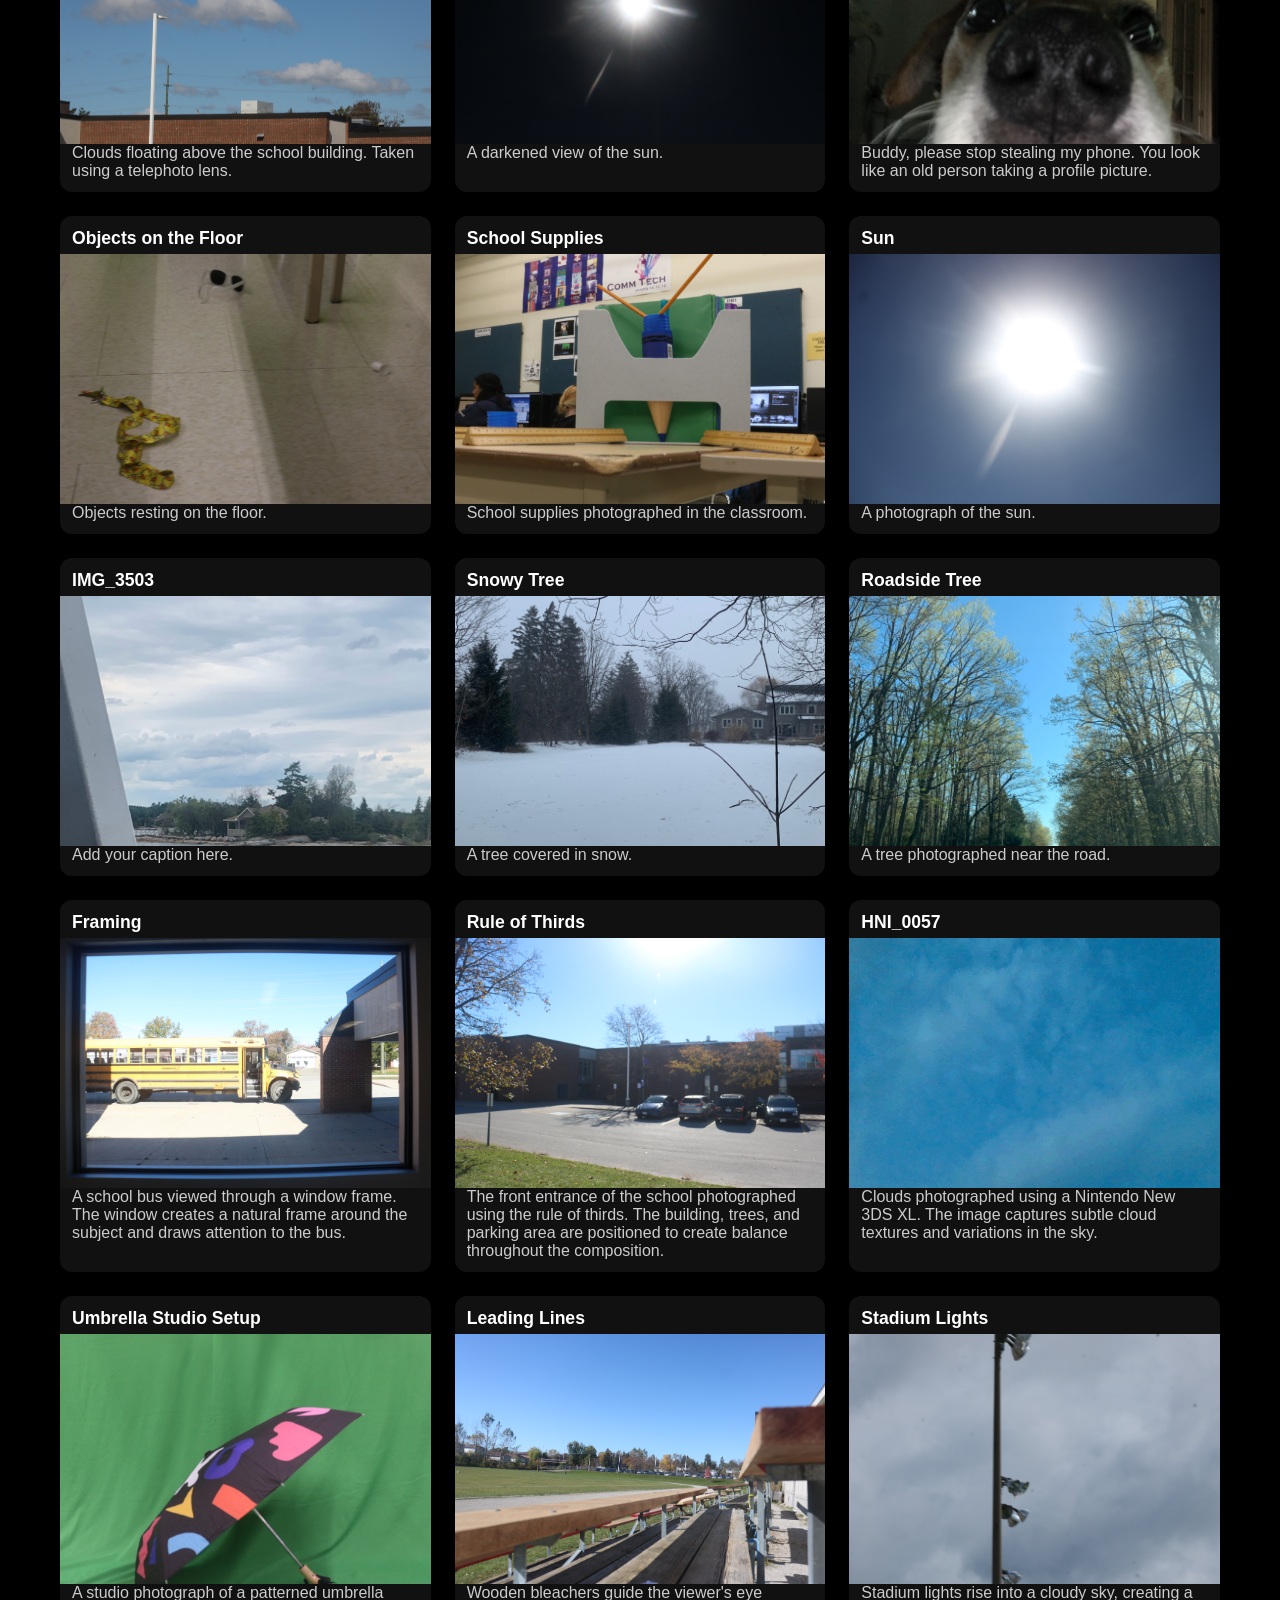
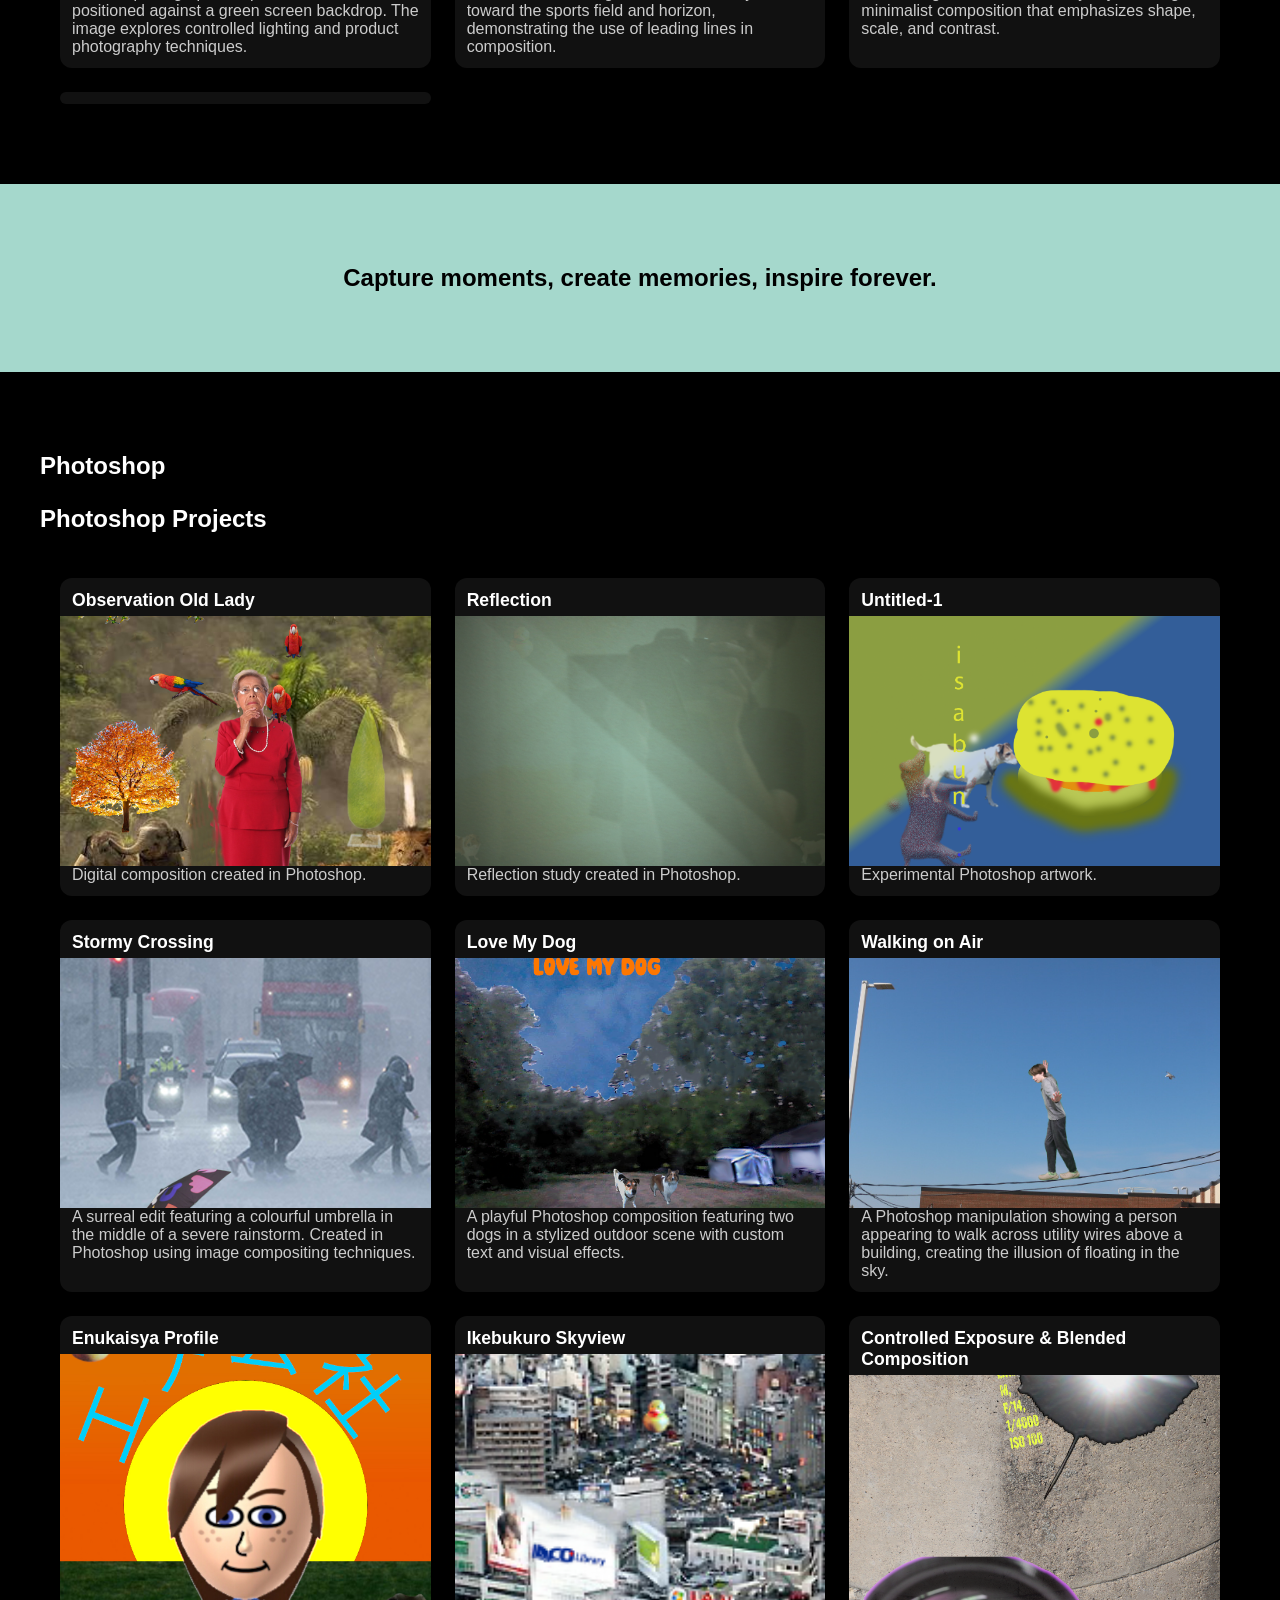
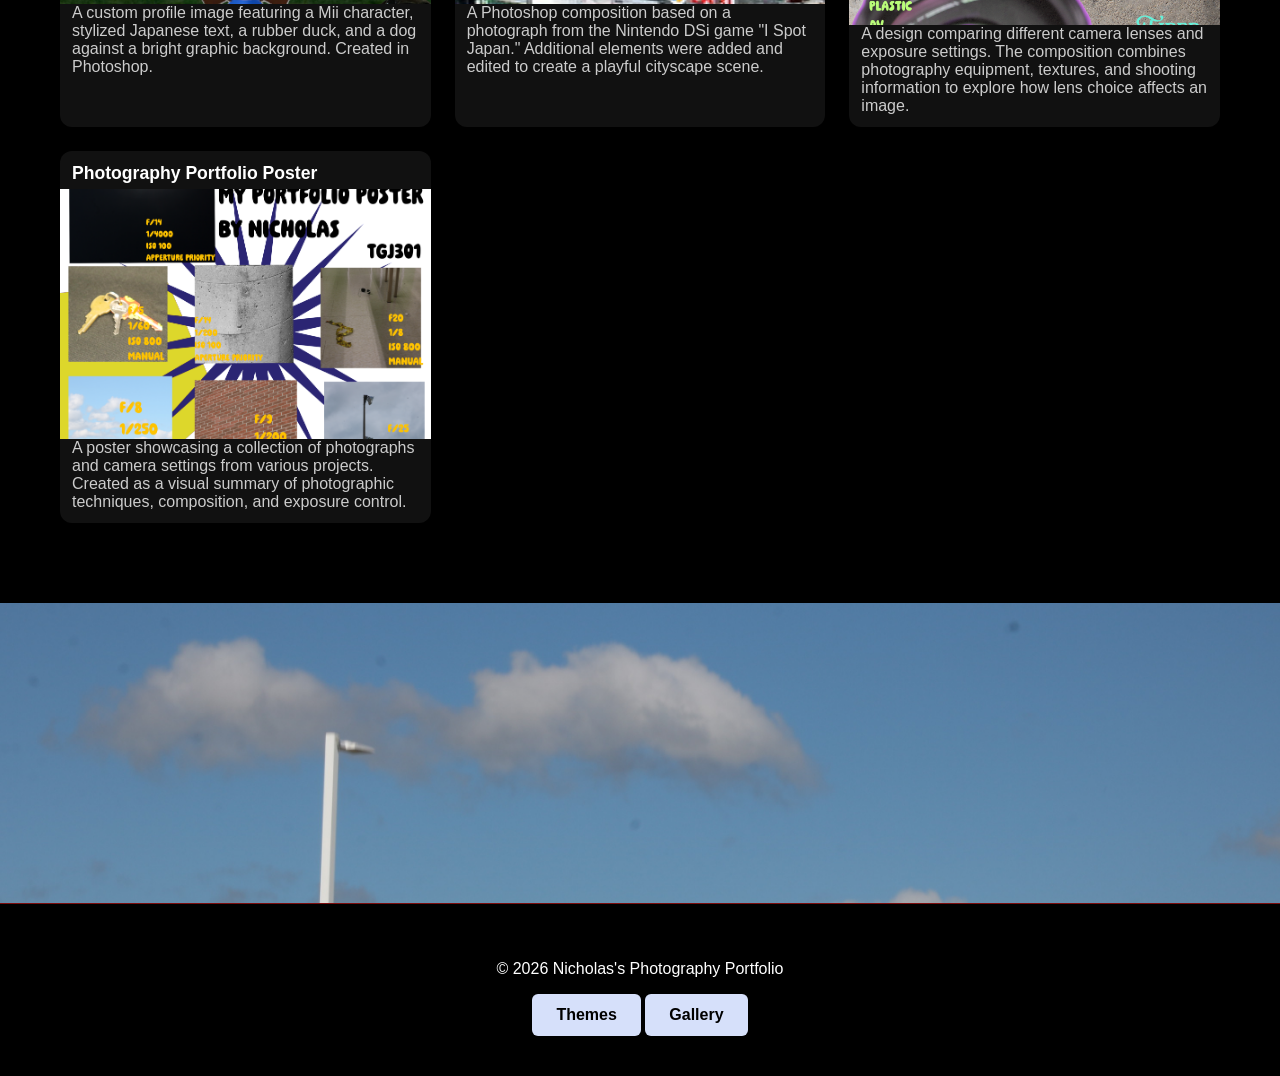
==== commit 223753e0: "Updating the footer to you know." ====
--- a/index.html
+++ b/index.html
@@ -295,6 +295,8 @@
 
 <footer>
     <p>© 2026 Nicholas's Photography Portfolio</p>
+    <a href="themes.html" class="btn">Themes</a>
+    <a href="#gallery" class="btn">Gallery</a>
 </footer>
 
 </body>
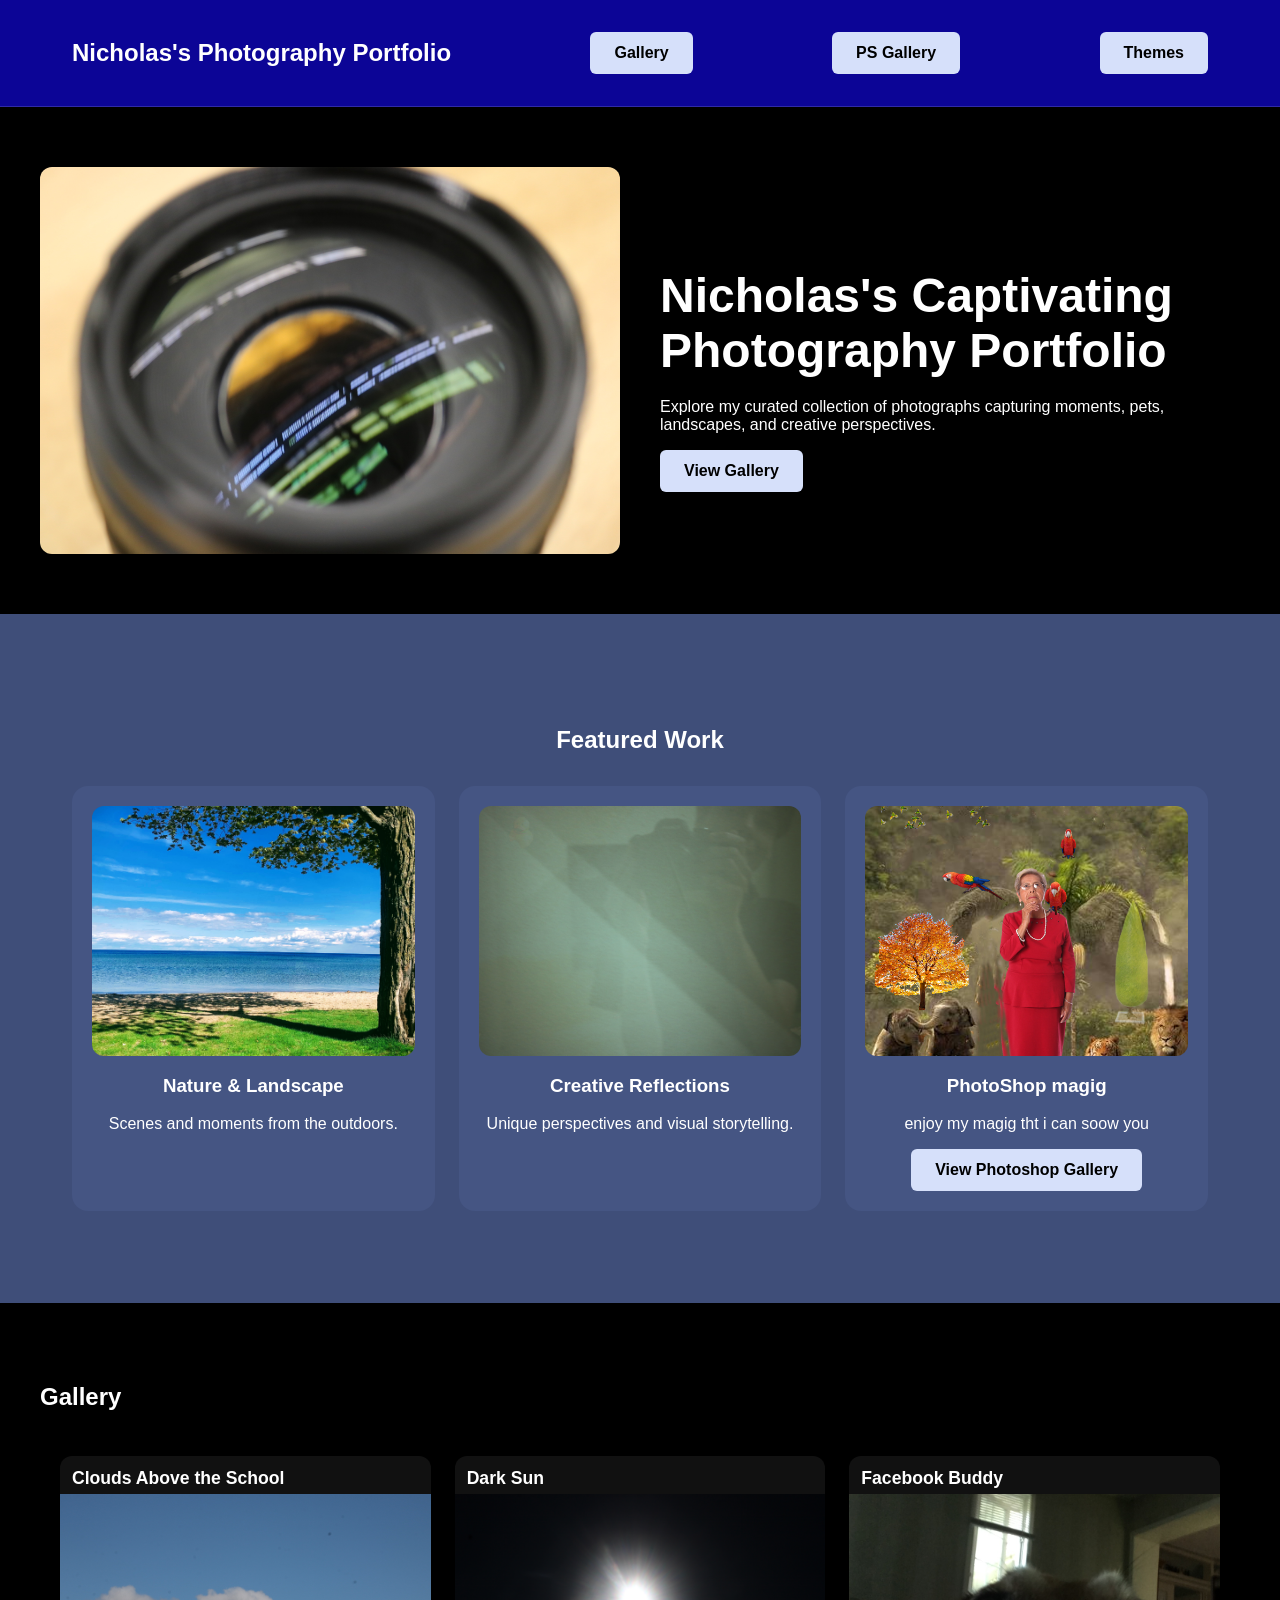
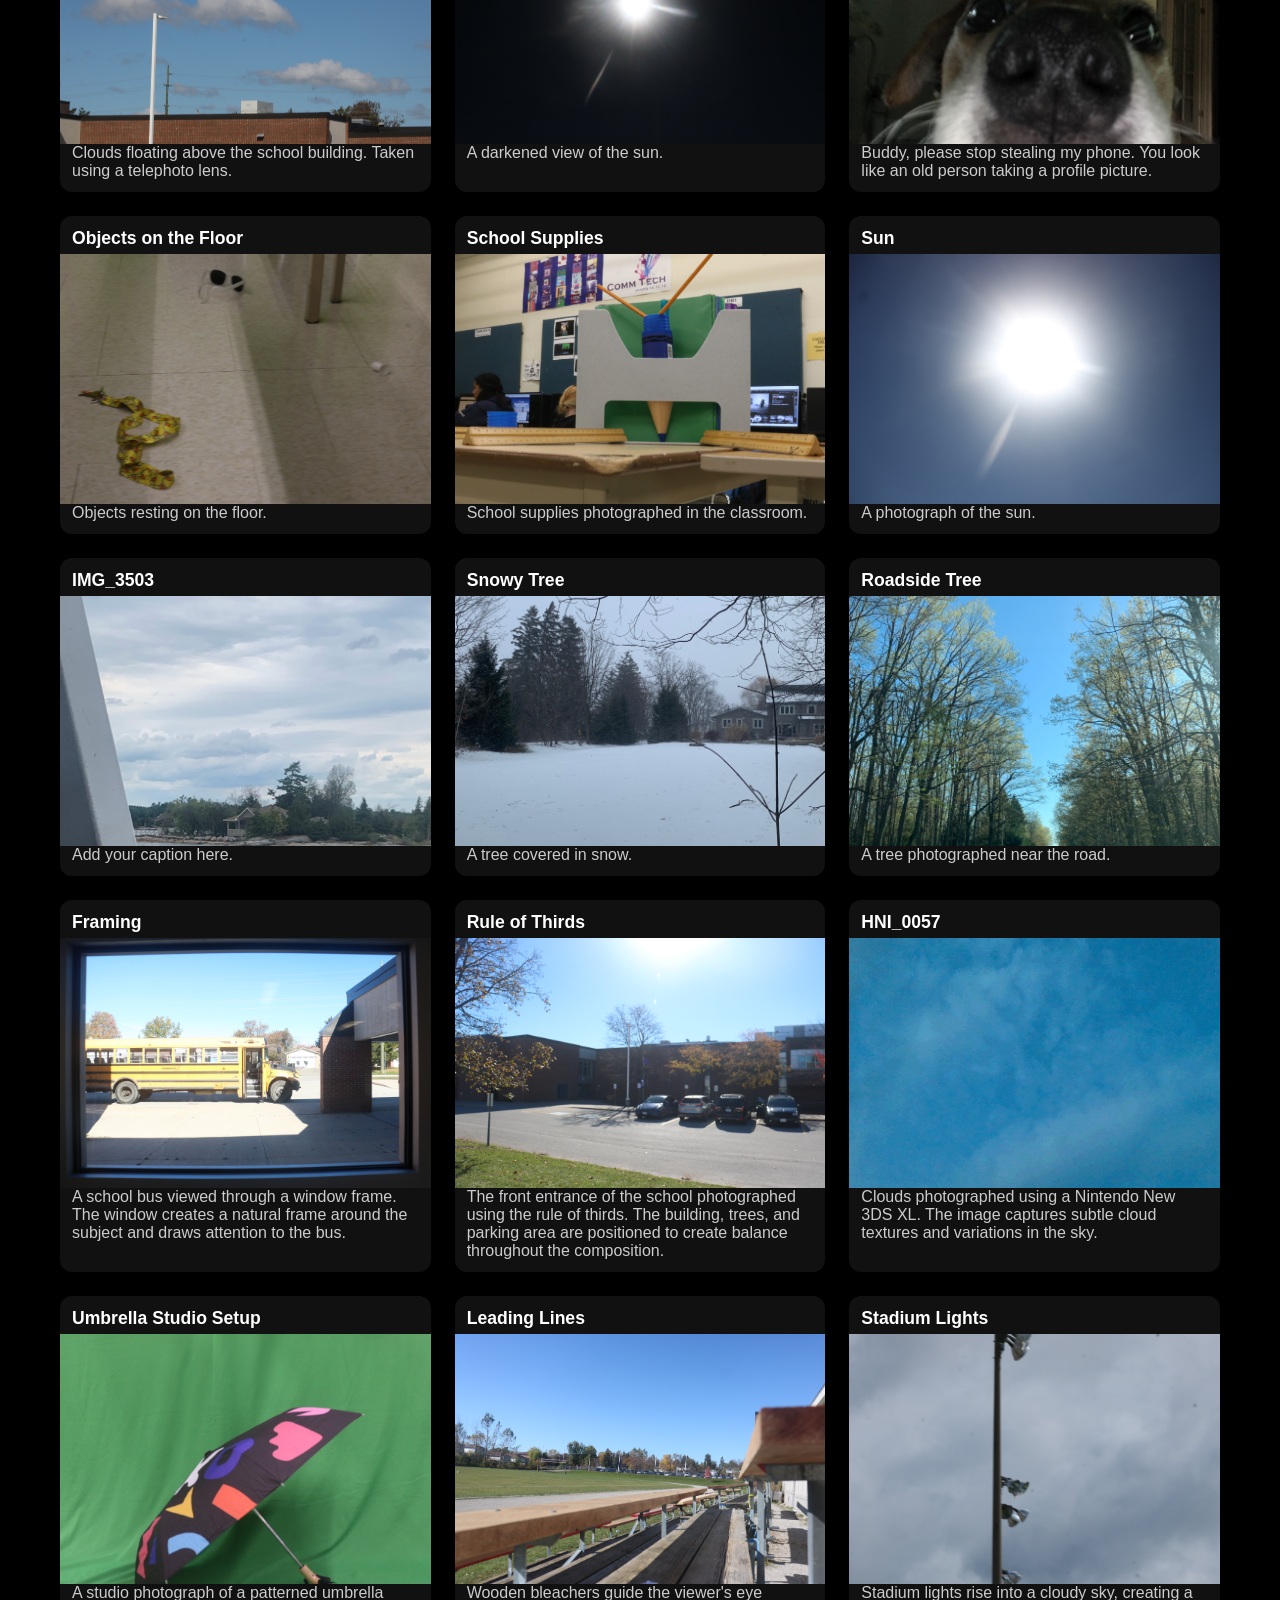
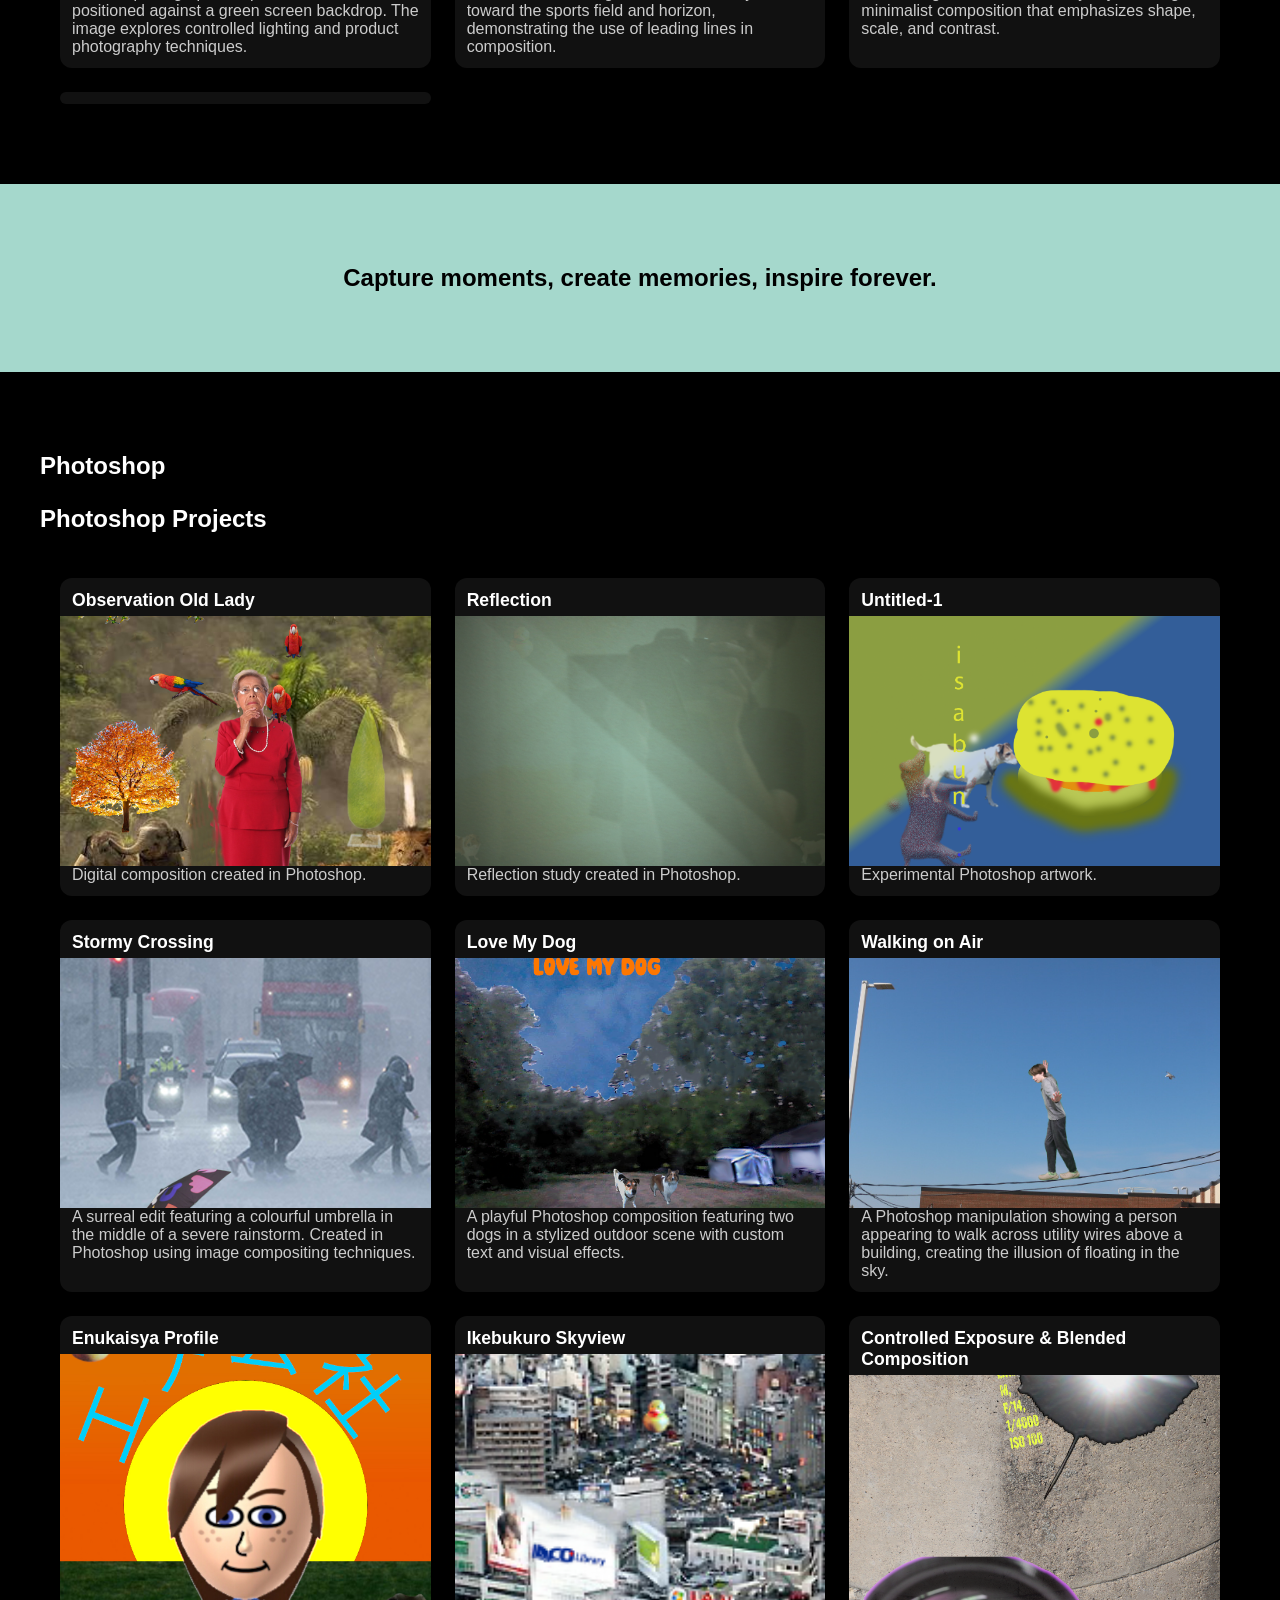
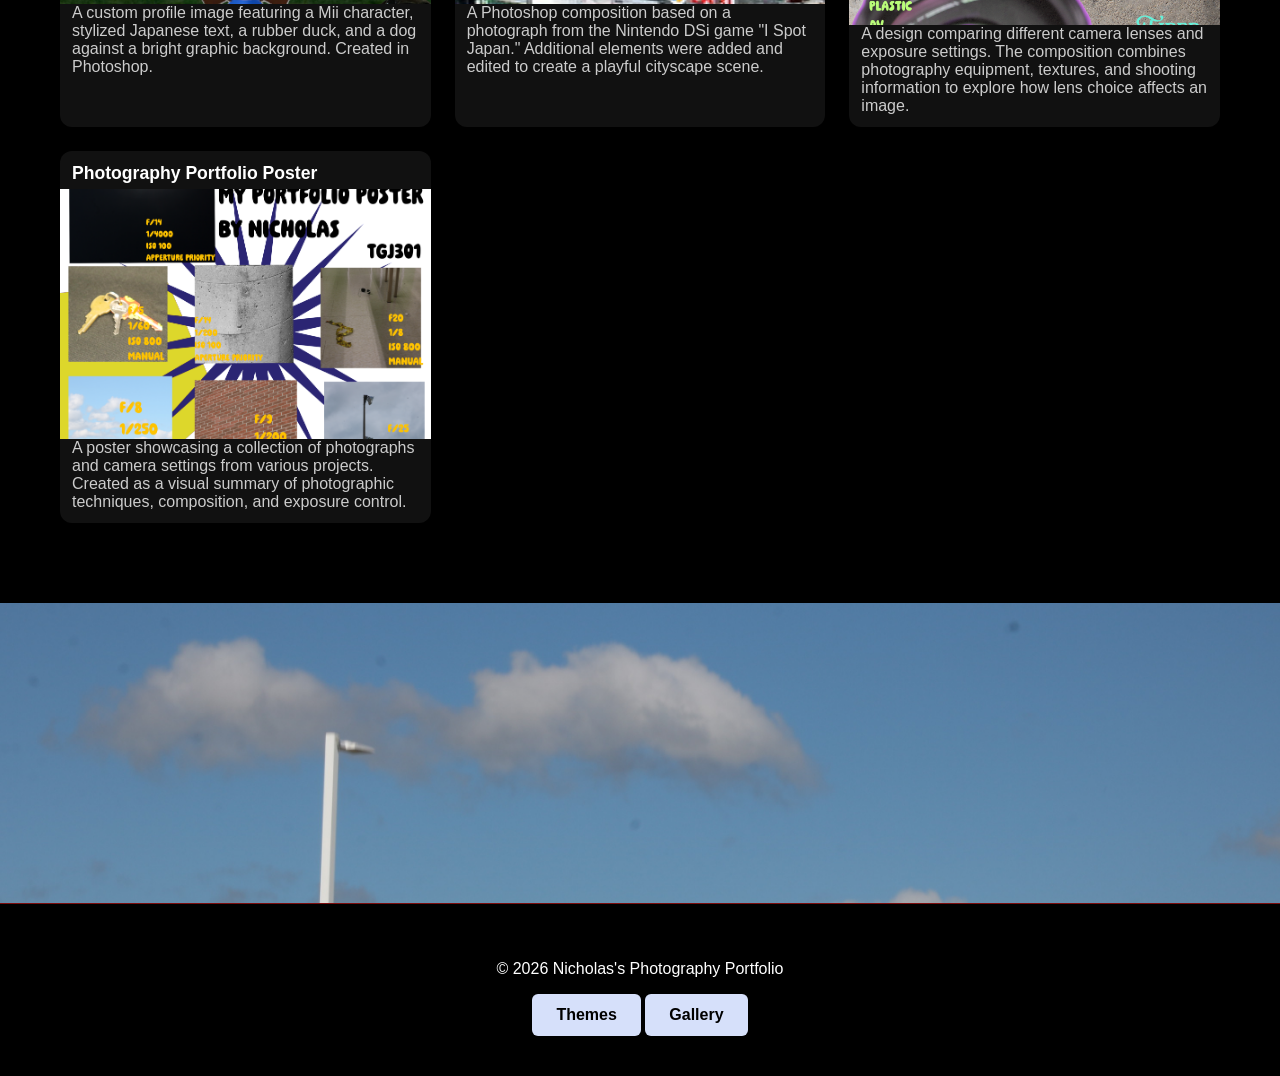
==== commit 9f6091d0: "Add nav buttons" ====
--- a/index.html
+++ b/index.html
@@ -15,6 +15,8 @@
     <div class="container">
         <nav>
             <div class="logo">Nicholas's Photography Portfolio</div>
+            <a href="#gallery" class="btn">Gallery</a>
+            <a href="#Photoshop" class="btn">PS Gallery</a>
             <a href="themes.html" class="btn">Themes</a>
         </nav>
     </div>
